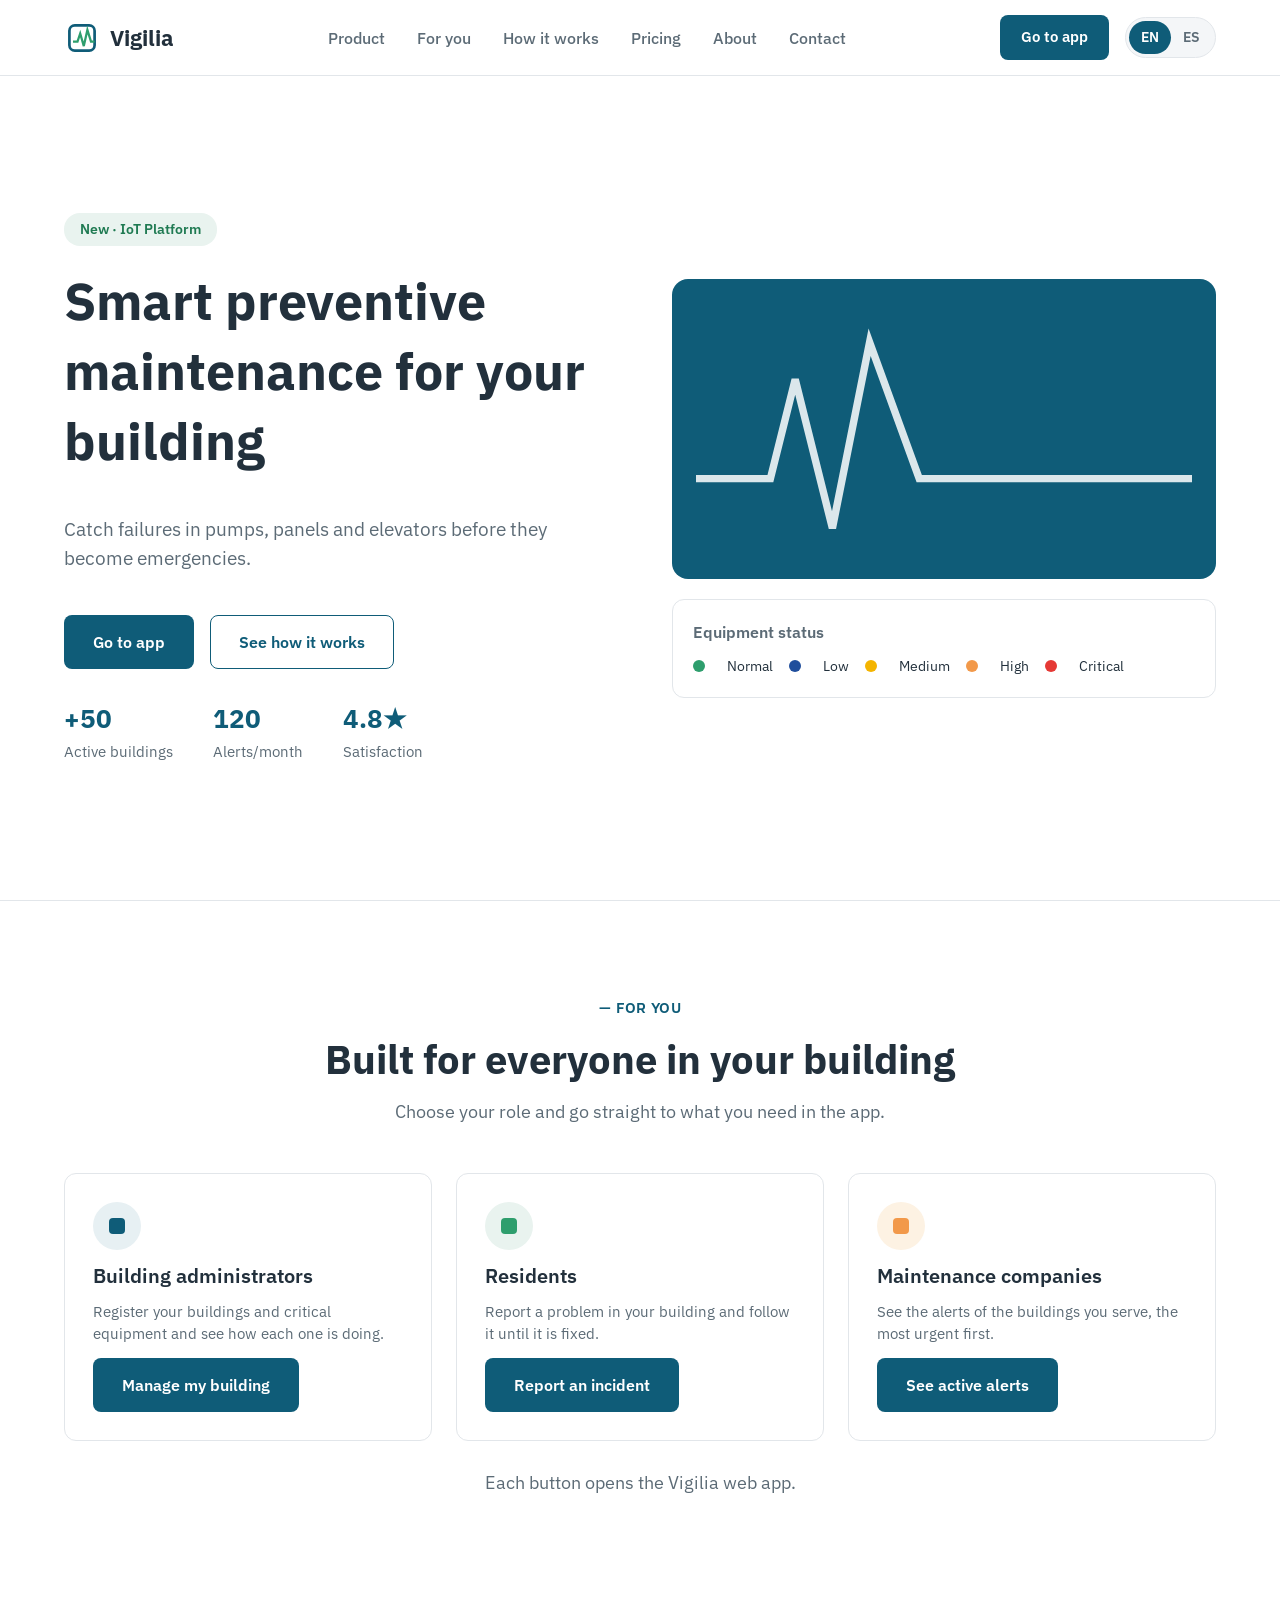
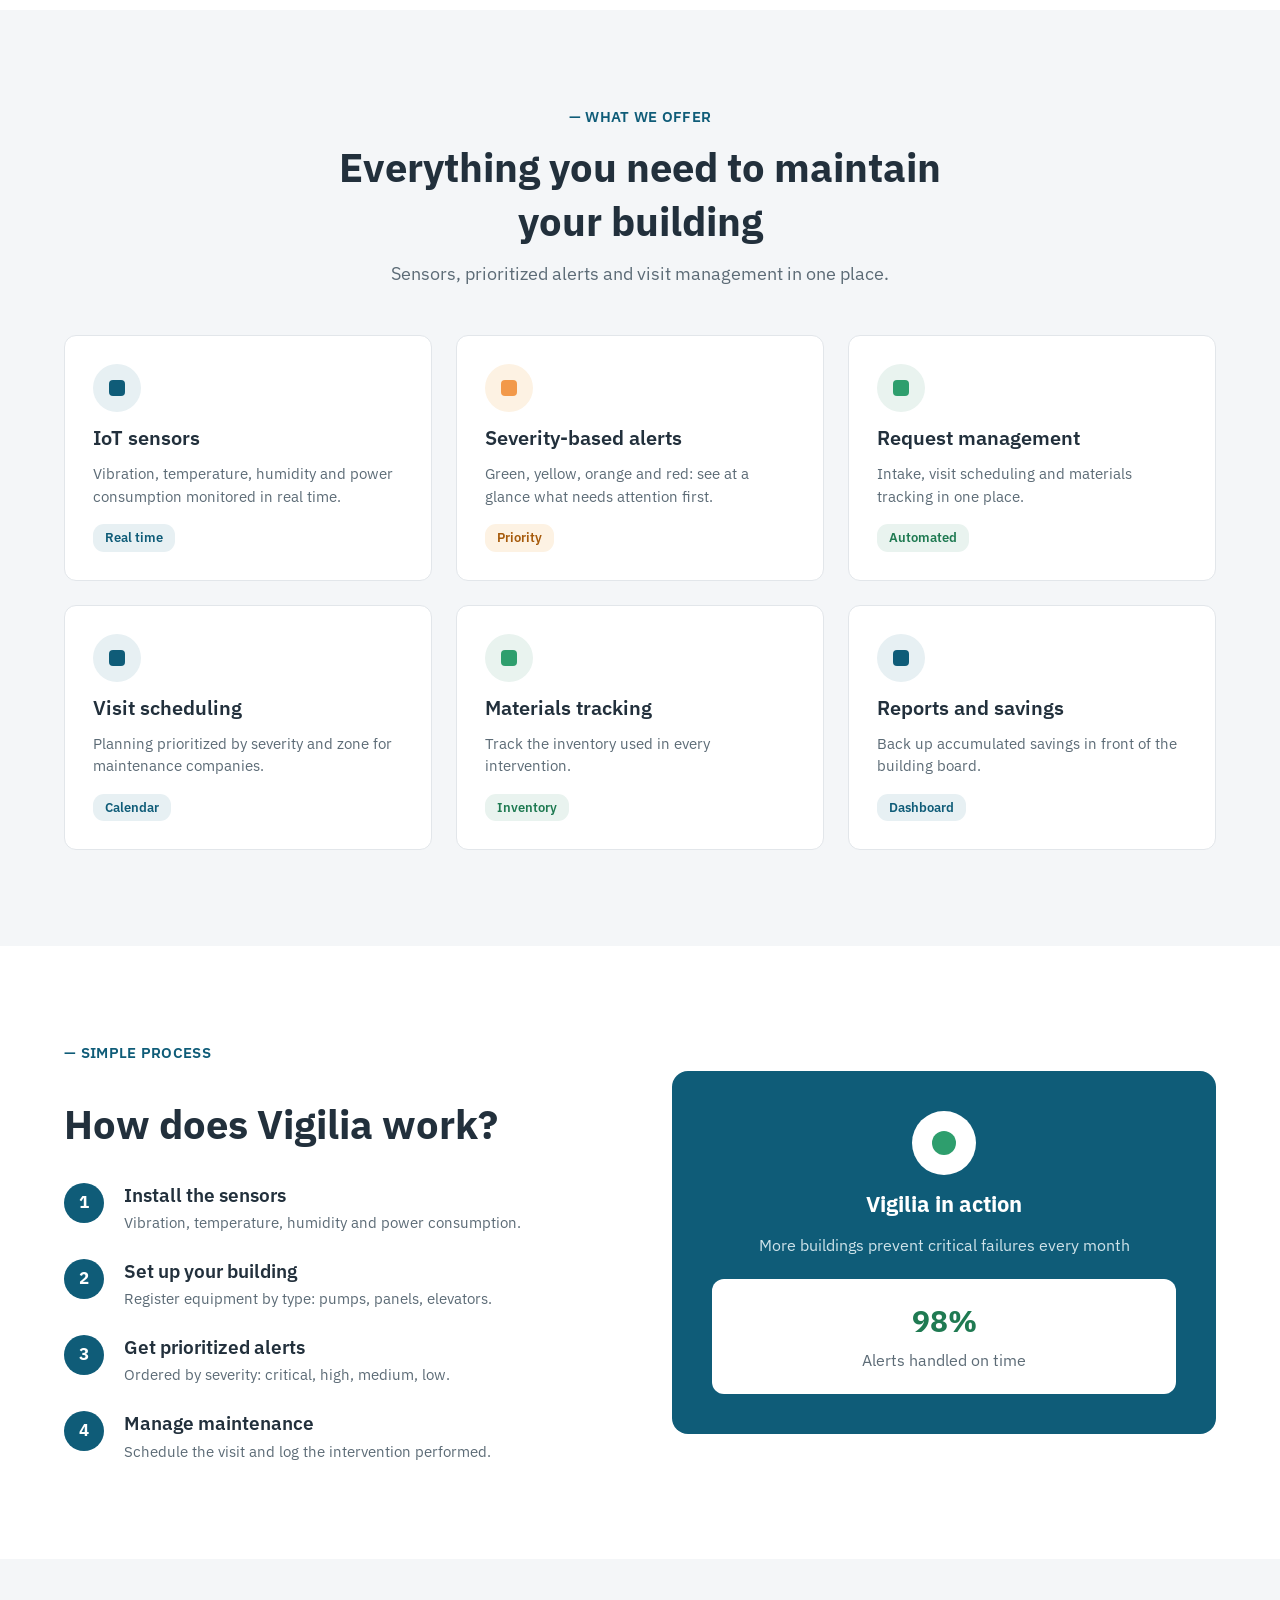
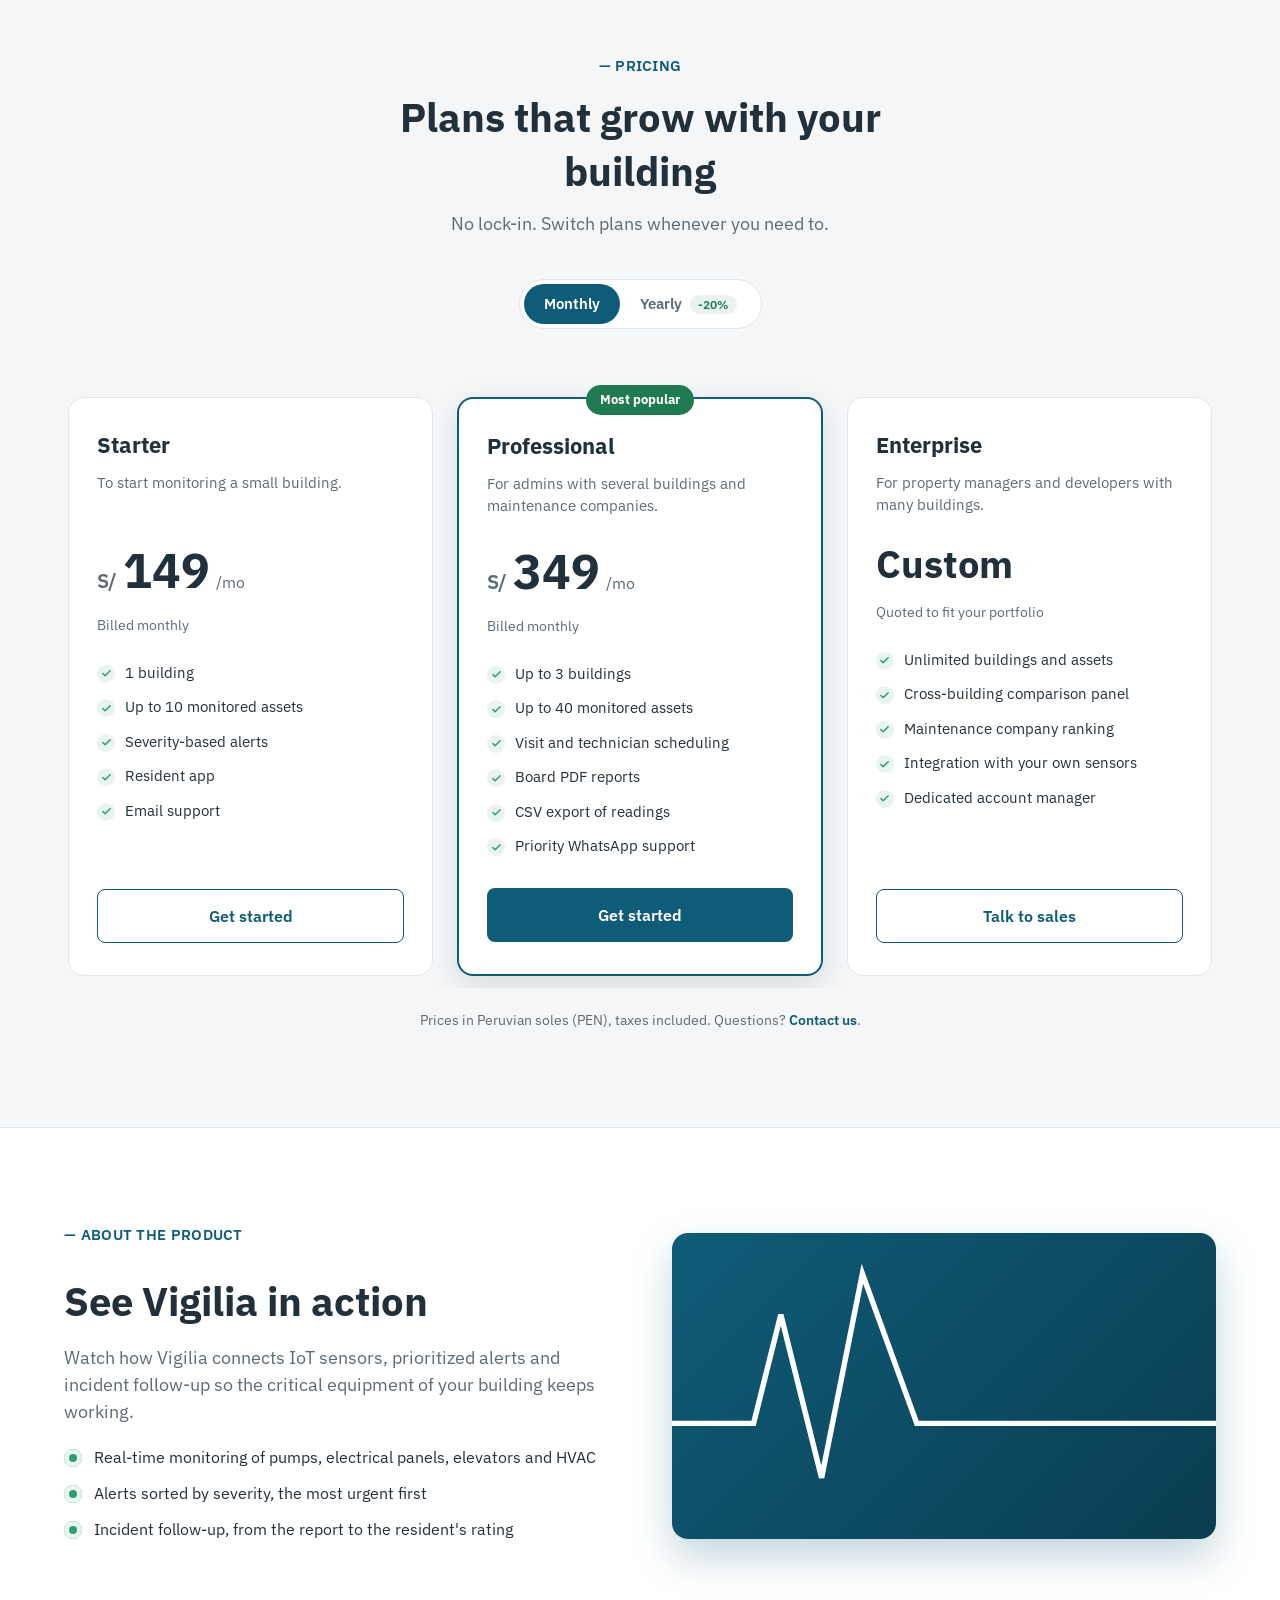
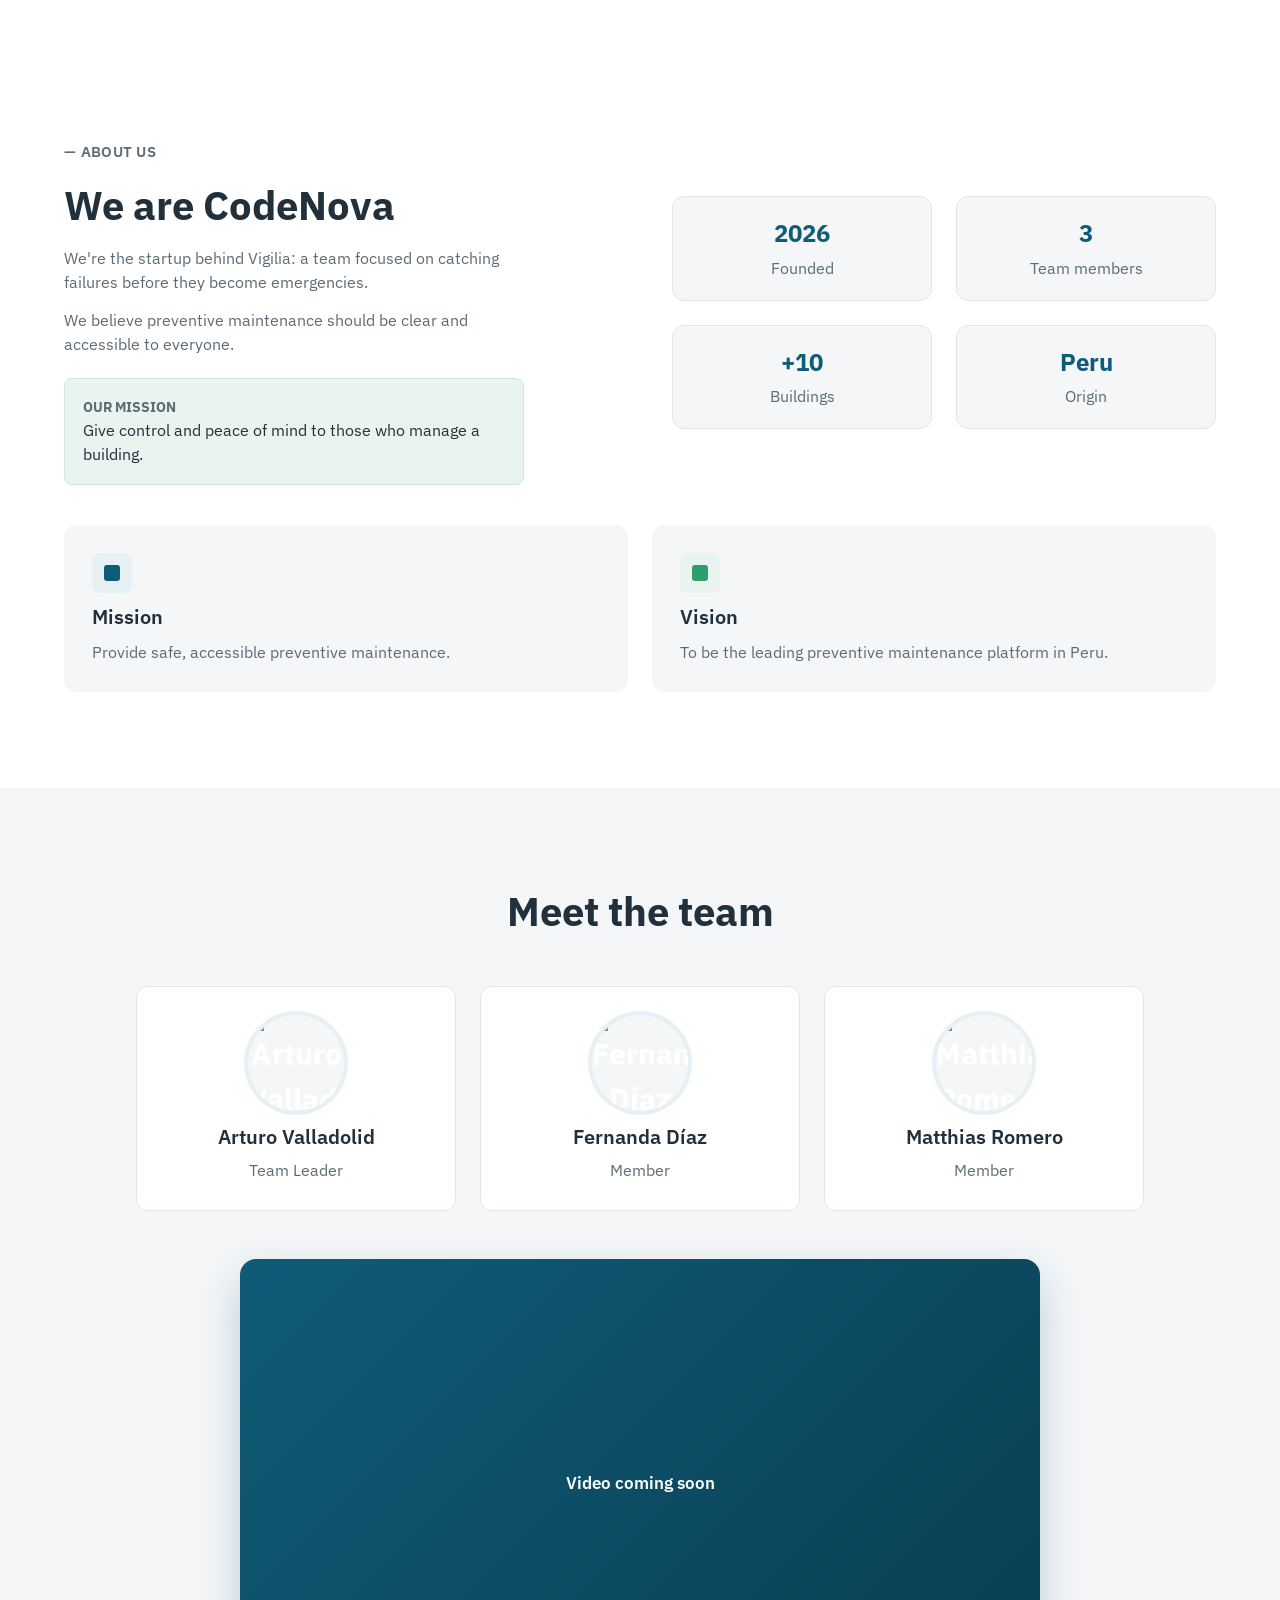
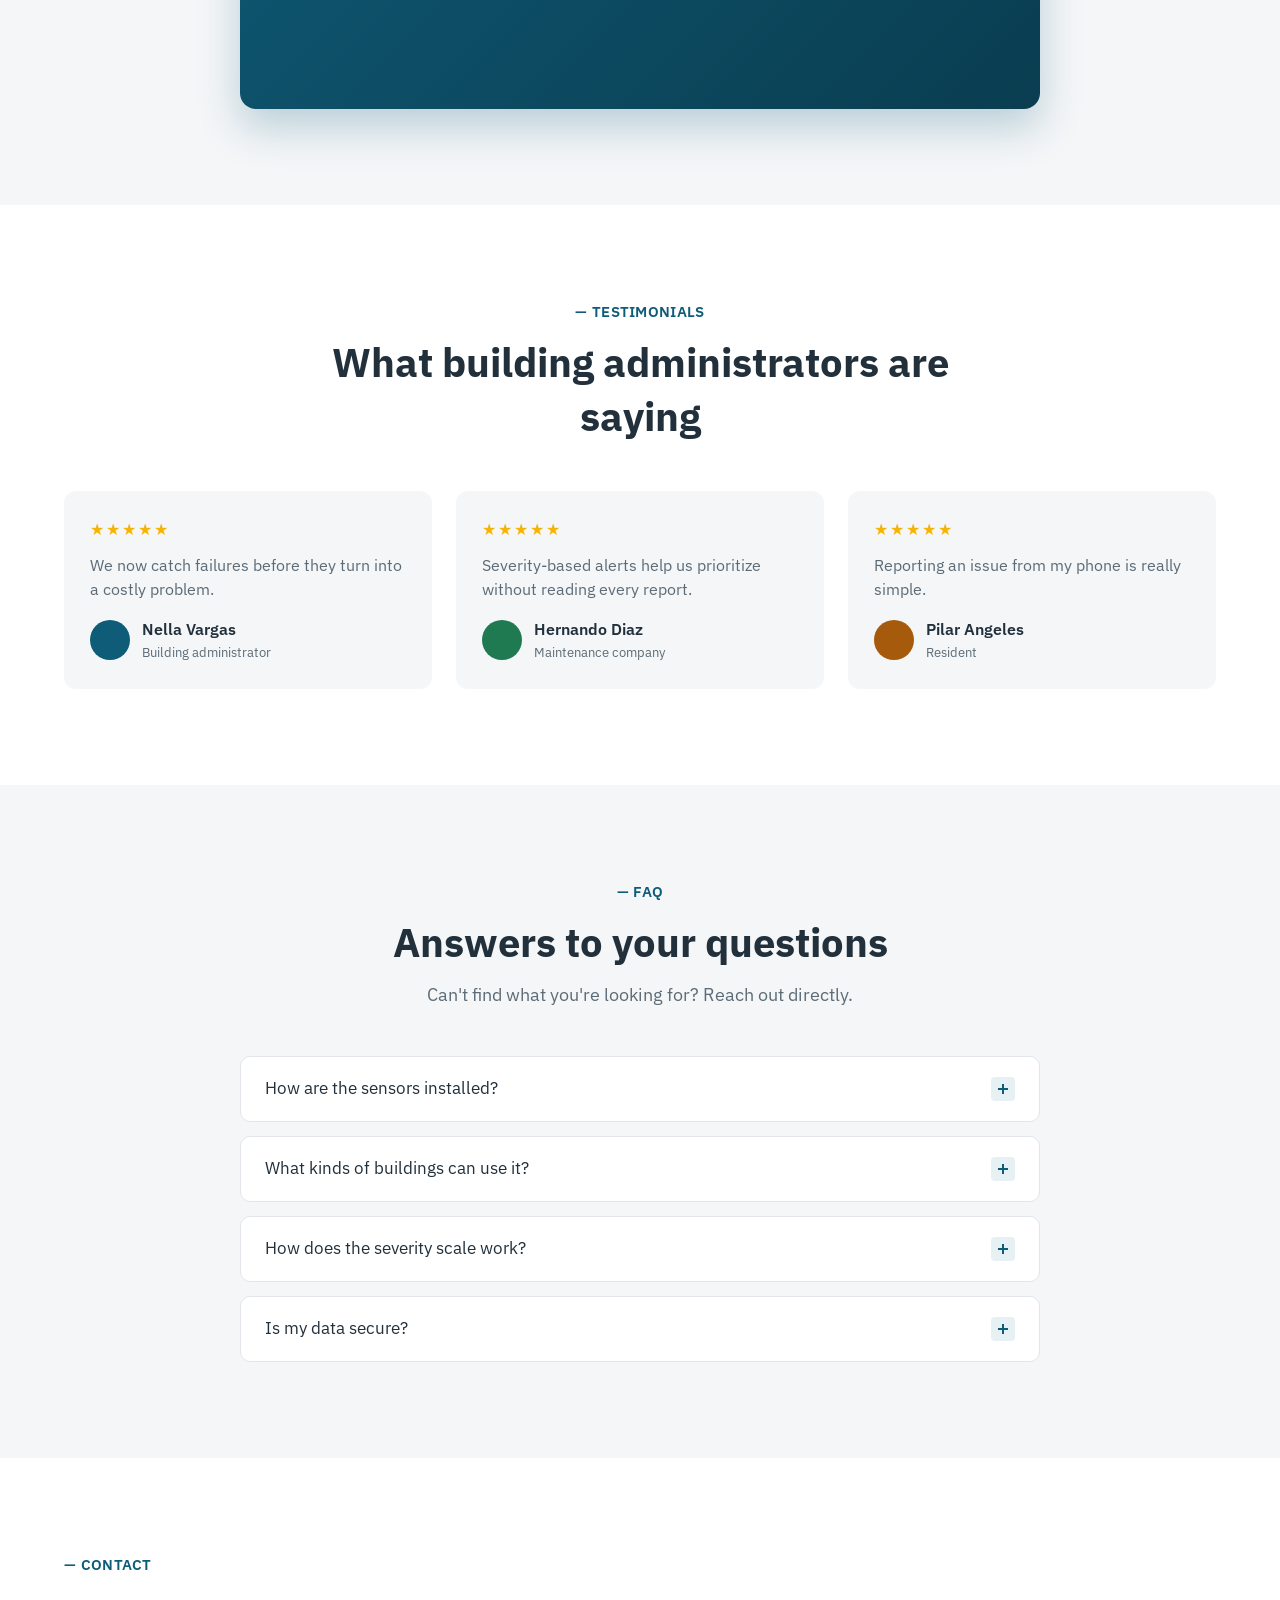
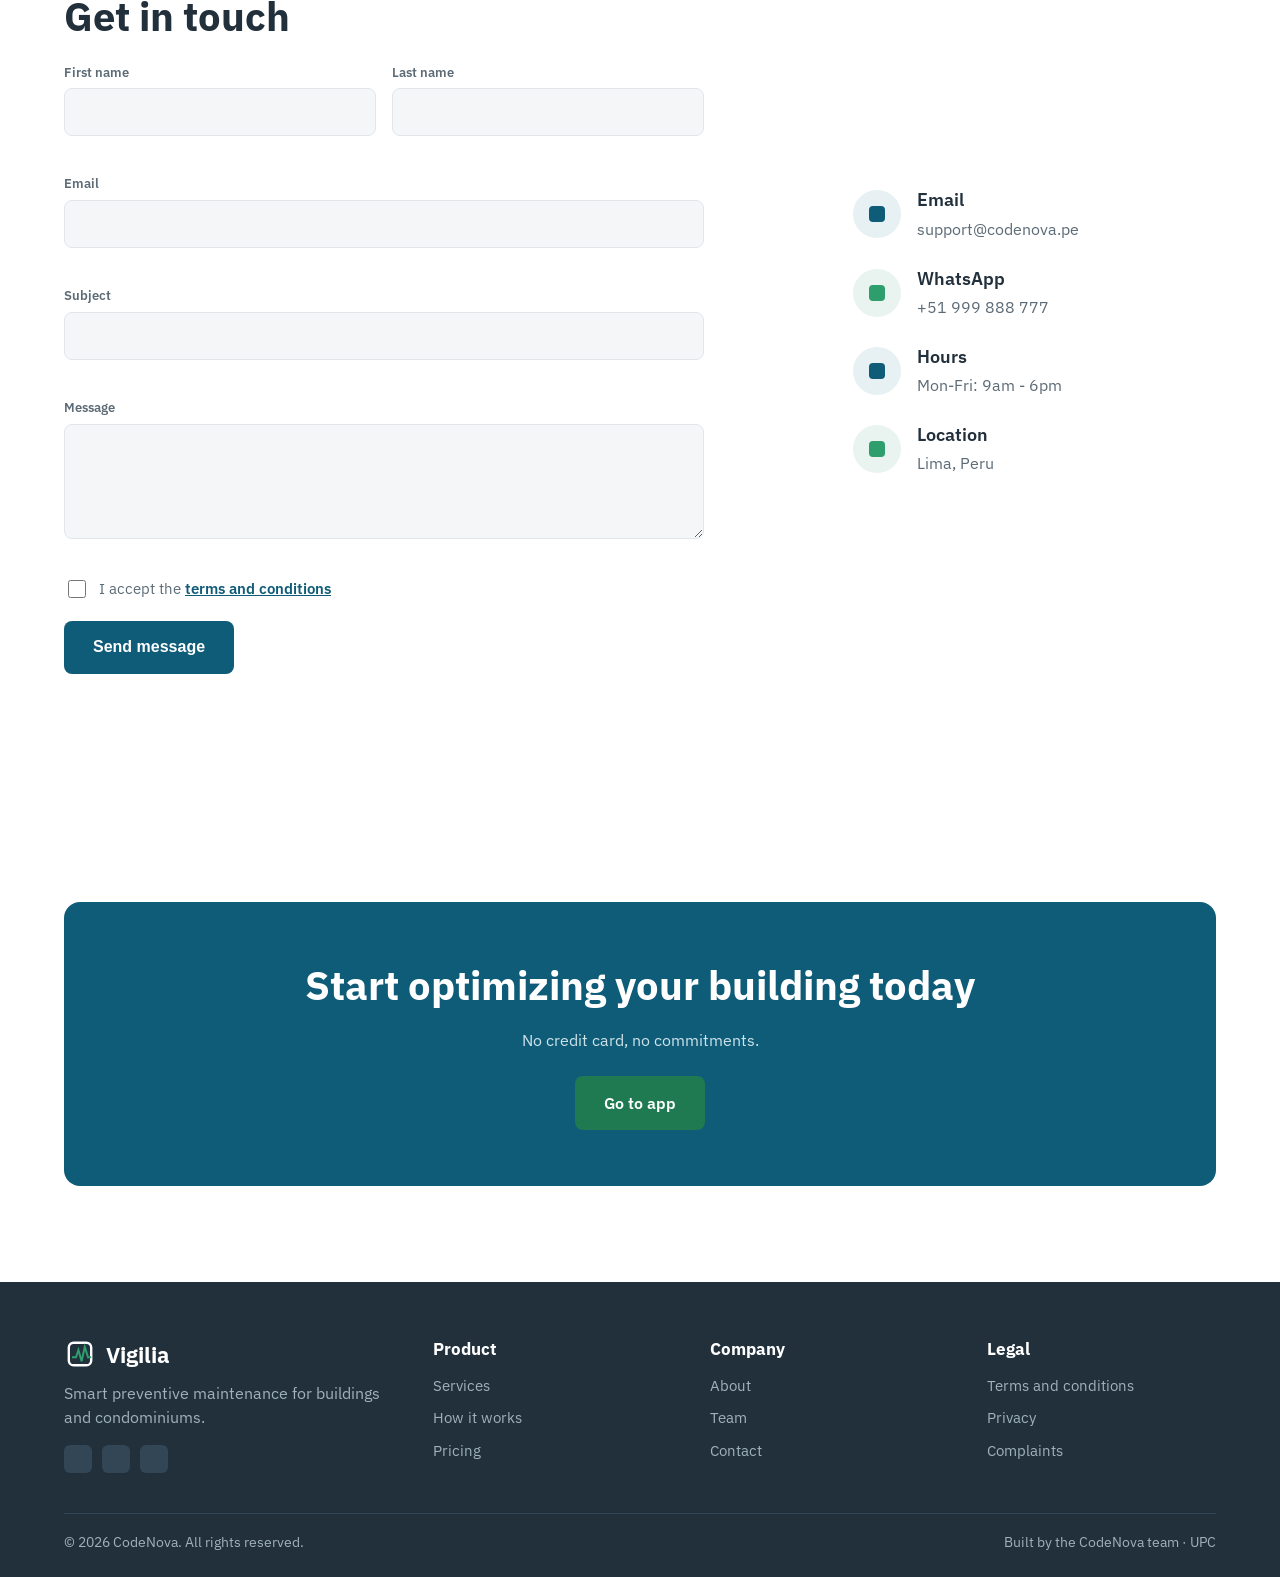
==== index.html @ 552928ab "Merge pull request #15 from code-nova-1asi0729/feature/landing-segments-first Feature/landing segmen" ====
<!DOCTYPE html>
<html lang="en">
<head>
<meta charset="UTF-8">
<meta name="viewport" content="width=device-width, initial-scale=1.0">
<title data-i18n="meta.title">Vigilia — Smart Preventive Maintenance</title>
<meta name="description" data-i18n-attr="content:meta.description" content="Vigilia: an IoT preventive maintenance platform for buildings and condominiums. Catch failures in pumps, panels and elevators before they become emergencies.">
<meta name="keywords" content="preventive maintenance, building maintenance, condominium, IoT sensors, water pump, elevator, electrical panel, Lima, Vigilia">
<meta name="author" content="CodeNova">
<meta property="og:title" content="Vigilia — Smart Preventive Maintenance">
<meta property="og:description" content="An IoT preventive maintenance platform for buildings and condominiums. Catch failures in pumps, panels and elevators before they become emergencies.">
<meta property="og:type" content="website">
<meta property="og:url" content="https://code-nova-1asi0729.github.io/landing-page/">
<link rel="icon" href="data:image/svg+xml,%3Csvg xmlns='http://www.w3.org/2000/svg' viewBox='0 0 40 40'%3E%3Crect x='6' y='6' width='28' height='28' rx='6' fill='none' stroke='%230F5C78' stroke-width='3'/%3E%3Cpolyline points='10,24 15,24 18,15 22,29 26,11 30,24 34,24' fill='none' stroke='%232E9E6D' stroke-width='2.5'/%3E%3C/svg%3E">
<link rel="preconnect" href="https://fonts.googleapis.com">
<link rel="preconnect" href="https://fonts.gstatic.com" crossorigin>
<link href="https://fonts.googleapis.com/css2?family=IBM+Plex+Sans:wght@400;500;600;700&display=swap" rel="stylesheet">
<link rel="stylesheet" href="css/style.css">
</head>
<body>

<header class="site-header" id="header">
  <div class="container header-inner">
    <a href="#top" class="logo" aria-label="Vigilia - home" data-i18n-attr="aria-label:a11y.home">
      <svg viewBox="0 0 40 40" width="36" height="36" aria-hidden="true">
        <rect x="6" y="6" width="28" height="28" rx="6" fill="none" stroke="#0F5C78" stroke-width="3"></rect>
        <polyline points="10,24 15,24 18,15 22,29 26,11 30,24 34,24" fill="none" stroke="#2E9E6D" stroke-width="2.5"></polyline>
      </svg>
      <span>Vigilia</span>
    </a>

    <nav class="main-nav" id="main-nav">
      <a href="#features" data-i18n="nav.product">Product</a>
      <a href="#segments" data-i18n="nav.for-you">For you</a>
      <a href="#how-it-works" data-i18n="nav.how-it-works">How it works</a>
      <a href="#pricing" data-i18n="nav.pricing">Pricing</a>
      <a href="#about" data-i18n="nav.about">About</a>
      <a href="#contact" data-i18n="nav.contact">Contact</a>
      <a href="https://vigilia-frontend.vercel.app" class="btn btn-primary nav-app-link" data-i18n="nav.go-to-app">Go to app</a>
    </nav>

    <div class="header-right">
      <div class="header-actions">
        <a href="https://vigilia-frontend.vercel.app" class="btn btn-primary btn-sm" data-i18n="nav.go-to-app">Go to app</a>
      </div>
      <div class="lang-switch" role="group" aria-label="Language" data-i18n-attr="aria-label:a11y.language">
        <button type="button" class="on" data-lang="en" aria-pressed="true">EN</button>
        <button type="button" data-lang="es" aria-pressed="false">ES</button>
      </div>
    </div>

    <button class="menu-toggle" id="menu-toggle" aria-label="Open menu" data-i18n-attr="aria-label:a11y.open-menu" aria-expanded="false" aria-controls="main-nav">
      <span></span><span></span><span></span>
    </button>
  </div>
</header>

<main id="top">

  <!-- HERO -->
  <section class="hero">
    <div class="container hero-inner">
      <div class="hero-copy">
        <span class="badge badge-green" data-i18n="hero.badge">New · IoT Platform</span>
        <h1 data-i18n="hero.title">Smart preventive maintenance for your building</h1>
        <p class="lead" data-i18n="hero.lead">Catch failures in pumps, panels and elevators before they become emergencies.</p>
        <div class="hero-cta">
          <a href="https://vigilia-frontend.vercel.app" class="btn btn-primary" data-i18n="nav.go-to-app">Go to app</a>
          <a href="#how-it-works" class="btn btn-outline" data-i18n="hero.see-how">See how it works</a>
        </div>
        <div class="hero-stats">
          <div class="stat">
            <p class="stat-value">+50</p>
            <p data-i18n="hero.active-buildings">Active buildings</p>
          </div>
          <div class="stat">
            <p class="stat-value">120</p>
            <p data-i18n="hero.alerts-month">Alerts/month</p>
          </div>
          <div class="stat">
            <p class="stat-value">4.8★</p>
            <p data-i18n="hero.satisfaction">Satisfaction</p>
          </div>
        </div>
      </div>

      <div class="hero-visual">
        <div class="chart-card">
          <svg viewBox="0 0 200 100" aria-label="Preview of the Vigilia dashboard" data-i18n-attr="aria-label:a11y.dashboard-preview">
            <polyline points="0,70 30,70 40,30 55,90 70,15 90,70 200,70" fill="none" stroke="#ffffff" stroke-width="3" opacity="0.85"></polyline>
          </svg>
        </div>
        <div class="status-card">
          <p class="status-title" data-i18n="hero.equipment-status">Equipment status</p>
          <div class="status-legend">
            <span class="dot" style="background:#2E9E6D"></span><span data-i18n="severity.normal">Normal</span>
            <span class="dot" style="background:#1F4E9C"></span><span data-i18n="severity.low">Low</span>
            <span class="dot" style="background:#F4B400"></span><span data-i18n="severity.medium">Medium</span>
            <span class="dot" style="background:#F2994A"></span><span data-i18n="severity.high">High</span>
            <span class="dot" style="background:#E53935"></span><span data-i18n="severity.critical">Critical</span>
          </div>
        </div>
      </div>
    </div>
  </section>

  <!-- SEGMENTS -->
  <section class="section section-segments" id="segments">
    <div class="container">
      <div class="section-heading">
        <p class="eyebrow" data-i18n="segments.eyebrow">— FOR YOU</p>
        <h2 data-i18n="segments.title">Built for everyone in your building</h2>
        <p class="section-sub" data-i18n="segments.sub">Choose your role and go straight to what you need in the app.</p>
      </div>

      <div class="grid grid-3">
        <div class="card segment-card">
          <div class="icon-badge icon-blue"></div>
          <h3 data-i18n="segments.admin">Building administrators</h3>
          <p data-i18n="segments.admin-text">Register your buildings and critical equipment and see how each one is doing.</p>
          <a href="https://vigilia-frontend.vercel.app/asset-monitoring/buildings" class="btn btn-primary" aria-label="Manage my building in the Vigilia app" data-i18n="segments.admin-cta" data-i18n-attr="aria-label:segments.admin-label">Manage my building</a>
        </div>
        <div class="card segment-card">
          <div class="icon-badge icon-green"></div>
          <h3 data-i18n="segments.resident">Residents</h3>
          <p data-i18n="segments.resident-text">Report a problem in your building and follow it until it is fixed.</p>
          <a href="https://vigilia-frontend.vercel.app/incidents/new" class="btn btn-primary" aria-label="Report an incident in the Vigilia app" data-i18n="segments.resident-cta" data-i18n-attr="aria-label:segments.resident-label">Report an incident</a>
        </div>
        <div class="card segment-card">
          <div class="icon-badge icon-orange"></div>
          <h3 data-i18n="segments.maintenance">Maintenance companies</h3>
          <p data-i18n="segments.maintenance-text">See the alerts of the buildings you serve, the most urgent first.</p>
          <a href="https://vigilia-frontend.vercel.app/asset-monitoring/alerts" class="btn btn-primary" aria-label="See active alerts in the Vigilia app" data-i18n="segments.maintenance-cta" data-i18n-attr="aria-label:segments.maintenance-label">See active alerts</a>
        </div>
      </div>

      <p class="section-sub segments-note" data-i18n="segments.opens-app">Each button opens the Vigilia web app.</p>
    </div>
  </section>

  <!-- FEATURES -->
  <section class="section section-alt" id="features">
    <div class="container">
      <div class="section-heading">
        <p class="eyebrow" data-i18n="features.eyebrow">— WHAT WE OFFER</p>
        <h2 data-i18n="features.title">Everything you need to maintain your building</h2>
        <p class="section-sub" data-i18n="features.sub">Sensors, prioritized alerts and visit management in one place.</p>
      </div>

      <div class="grid grid-3">
        <div class="card">
          <div class="icon-badge icon-blue"></div>
          <h3 data-i18n="features.sensors">IoT sensors</h3>
          <p data-i18n="features.sensors-text">Vibration, temperature, humidity and power consumption monitored in real time.</p>
          <span class="tag tag-blue" data-i18n="features.real-time">Real time</span>
        </div>
        <div class="card">
          <div class="icon-badge icon-orange"></div>
          <h3 data-i18n="features.alerts">Severity-based alerts</h3>
          <p data-i18n="features.alerts-text">Green, yellow, orange and red: see at a glance what needs attention first.</p>
          <span class="tag tag-orange" data-i18n="features.priority">Priority</span>
        </div>
        <div class="card">
          <div class="icon-badge icon-green"></div>
          <h3 data-i18n="features.requests">Request management</h3>
          <p data-i18n="features.requests-text">Intake, visit scheduling and materials tracking in one place.</p>
          <span class="tag tag-green" data-i18n="features.automated">Automated</span>
        </div>
        <div class="card">
          <div class="icon-badge icon-blue"></div>
          <h3 data-i18n="features.visits">Visit scheduling</h3>
          <p data-i18n="features.visits-text">Planning prioritized by severity and zone for maintenance companies.</p>
          <span class="tag tag-blue" data-i18n="features.calendar">Calendar</span>
        </div>
        <div class="card">
          <div class="icon-badge icon-green"></div>
          <h3 data-i18n="features.materials">Materials tracking</h3>
          <p data-i18n="features.materials-text">Track the inventory used in every intervention.</p>
          <span class="tag tag-green" data-i18n="features.inventory">Inventory</span>
        </div>
        <div class="card">
          <div class="icon-badge icon-blue"></div>
          <h3 data-i18n="features.reports">Reports and savings</h3>
          <p data-i18n="features.reports-text">Back up accumulated savings in front of the building board.</p>
          <span class="tag tag-blue" data-i18n="features.dashboard">Dashboard</span>
        </div>
      </div>
    </div>
  </section>

  <!-- HOW IT WORKS -->
  <section class="section" id="how-it-works">
    <div class="container how-inner">
      <div class="how-copy">
        <p class="eyebrow" data-i18n="how.eyebrow">— SIMPLE PROCESS</p>
        <h2 data-i18n="how.title">How does Vigilia work?</h2>

        <ol class="steps">
          <li>
            <span class="step-number">1</span>
            <div>
              <h3 data-i18n="how.step1">Install the sensors</h3>
              <p data-i18n="how.step1-text">Vibration, temperature, humidity and power consumption.</p>
            </div>
          </li>
          <li>
            <span class="step-number">2</span>
            <div>
              <h3 data-i18n="how.step2">Set up your building</h3>
              <p data-i18n="how.step2-text">Register equipment by type: pumps, panels, elevators.</p>
            </div>
          </li>
          <li>
            <span class="step-number">3</span>
            <div>
              <h3 data-i18n="how.step3">Get prioritized alerts</h3>
              <p data-i18n="how.step3-text">Ordered by severity: critical, high, medium, low.</p>
            </div>
          </li>
          <li>
            <span class="step-number">4</span>
            <div>
              <h3 data-i18n="how.step4">Manage maintenance</h3>
              <p data-i18n="how.step4-text">Schedule the visit and log the intervention performed.</p>
            </div>
          </li>
        </ol>
      </div>

      <div class="how-visual">
        <div class="action-card">
          <div class="action-icon"></div>
          <h3 data-i18n="how.in-action">Vigilia in action</h3>
          <p data-i18n="how.in-action-text">More buildings prevent critical failures every month</p>
          <div class="action-metric">
            <h3>98%</h3>
            <p data-i18n="how.on-time">Alerts handled on time</p>
          </div>
        </div>
      </div>
    </div>
  </section>

  <!-- PRICING -->
  <section class="section section-alt" id="pricing">
    <div class="container">
      <div class="section-heading">
        <p class="eyebrow" data-i18n="pricing.eyebrow">— PRICING</p>
        <h2 data-i18n="pricing.title">Plans that grow with your building</h2>
        <p class="section-sub" data-i18n="pricing.sub">No lock-in. Switch plans whenever you need to.</p>
        <div class="billing-toggle" role="group" aria-label="Billing" data-i18n-attr="aria-label:a11y.billing">
          <button type="button" class="on" data-billing="monthly" data-i18n="pricing.monthly">Monthly</button>
          <button type="button" data-billing="yearly" data-i18n-html="pricing.yearly">Yearly <span>-20%</span></button>
        </div>
      </div>

      <div class="pricing-carousel">
        <button type="button" class="carousel-btn prev" id="price-prev" aria-label="Previous plan" data-i18n-attr="aria-label:a11y.previous-plan">
          <svg viewBox="0 0 24 24" width="22" height="22" fill="none" stroke="currentColor" stroke-width="2" stroke-linecap="round" stroke-linejoin="round" aria-hidden="true"><path d="m15 18-6-6 6-6"/></svg>
        </button>

        <div class="pricing-track" id="price-track" tabindex="0" aria-label="Pricing plans" data-i18n-attr="aria-label:a11y.pricing-plans">
          <article class="plan">
            <h3 data-i18n="pricing.starter">Starter</h3>
            <p class="plan-desc" data-i18n="pricing.starter-text">To start monitoring a small building.</p>
            <p class="plan-price"><span class="cur">S/</span><span class="amount" data-monthly="149" data-yearly="119">149</span><span class="per" data-i18n="pricing.per-month">/mo</span></p>
            <p class="plan-billed" data-billed-monthly="pricing.billed-monthly" data-billed-yearly="pricing.billed-yearly-starter">Billed monthly</p>
            <ul class="plan-list">
              <li data-i18n="pricing.one-building">1 building</li>
              <li data-i18n="pricing.ten-assets">Up to 10 monitored assets</li>
              <li data-i18n="features.alerts">Severity-based alerts</li>
              <li data-i18n="pricing.resident-app">Resident app</li>
              <li data-i18n="pricing.email-support">Email support</li>
            </ul>
            <a href="https://vigilia-frontend.vercel.app" class="btn btn-outline" data-i18n="pricing.get-started">Get started</a>
          </article>

          <article class="plan plan-featured">
            <span class="plan-flag" data-i18n="pricing.popular">Most popular</span>
            <h3 data-i18n="pricing.professional">Professional</h3>
            <p class="plan-desc" data-i18n="pricing.professional-text">For admins with several buildings and maintenance companies.</p>
            <p class="plan-price"><span class="cur">S/</span><span class="amount" data-monthly="349" data-yearly="279">349</span><span class="per" data-i18n="pricing.per-month">/mo</span></p>
            <p class="plan-billed" data-billed-monthly="pricing.billed-monthly" data-billed-yearly="pricing.billed-yearly-professional">Billed monthly</p>
            <ul class="plan-list">
              <li data-i18n="pricing.three-buildings">Up to 3 buildings</li>
              <li data-i18n="pricing.forty-assets">Up to 40 monitored assets</li>
              <li data-i18n="pricing.technicians">Visit and technician scheduling</li>
              <li data-i18n="pricing.pdf-reports">Board PDF reports</li>
              <li data-i18n="pricing.csv-export">CSV export of readings</li>
              <li data-i18n="pricing.whatsapp-support">Priority WhatsApp support</li>
            </ul>
            <a href="https://vigilia-frontend.vercel.app" class="btn btn-primary" data-i18n="pricing.get-started">Get started</a>
          </article>

          <article class="plan">
            <h3 data-i18n="pricing.enterprise">Enterprise</h3>
            <p class="plan-desc" data-i18n="pricing.enterprise-text">For property managers and developers with many buildings.</p>
            <p class="plan-price plan-custom"><span class="amount" data-i18n="pricing.custom">Custom</span></p>
            <p class="plan-billed" data-i18n="pricing.quoted">Quoted to fit your portfolio</p>
            <ul class="plan-list">
              <li data-i18n="pricing.unlimited">Unlimited buildings and assets</li>
              <li data-i18n="pricing.comparison">Cross-building comparison panel</li>
              <li data-i18n="pricing.ranking">Maintenance company ranking</li>
              <li data-i18n="pricing.own-sensors">Integration with your own sensors</li>
              <li data-i18n="pricing.account-manager">Dedicated account manager</li>
            </ul>
            <a href="#contact" class="btn btn-outline" data-i18n="pricing.talk-to-sales">Talk to sales</a>
          </article>
        </div>

        <button type="button" class="carousel-btn next" id="price-next" aria-label="Next plan" data-i18n-attr="aria-label:a11y.next-plan">
          <svg viewBox="0 0 24 24" width="22" height="22" fill="none" stroke="currentColor" stroke-width="2" stroke-linecap="round" stroke-linejoin="round" aria-hidden="true"><path d="m9 18 6-6-6-6"/></svg>
        </button>
      </div>
      <div class="carousel-dots" id="price-dots" aria-hidden="true"></div>
      <p class="pricing-note" data-i18n-html="pricing.note">Prices in Peruvian soles (PEN), taxes included. Questions? <a href="#contact">Contact us</a>.</p>
    </div>
  </section>

  <!-- ABOUT THE PRODUCT -->
  <section class="section section-product" id="about-product">
    <div class="container product-inner">
      <div class="product-copy">
        <p class="eyebrow" data-i18n="product.eyebrow">— ABOUT THE PRODUCT</p>
        <h2 data-i18n="product.title">See Vigilia in action</h2>
        <p data-i18n="product.text">Watch how Vigilia connects IoT sensors, prioritized alerts and incident follow-up so the critical equipment of your building keeps working.</p>
        <ul class="product-points">
          <li data-i18n="product.point-monitoring">Real-time monitoring of pumps, electrical panels, elevators and HVAC</li>
          <li data-i18n="product.point-alerts">Alerts sorted by severity, the most urgent first</li>
          <li data-i18n="product.point-incidents">Incident follow-up, from the report to the resident's rating</li>
        </ul>
        <a href="#" class="btn btn-primary" data-youtube-link="product-video" target="_blank" rel="noopener" data-i18n="product.watch" hidden>Watch the video</a>
      </div>

      <div class="product-video">
        <div class="video-embed" id="product-video" data-youtube-id="" data-video-title="Vigilia · About the Product">
          <svg class="video-wave" viewBox="0 0 200 100" preserveAspectRatio="none" aria-hidden="true">
            <polyline points="0,70 30,70 40,30 55,90 70,15 90,70 200,70" fill="none" stroke="#ffffff" stroke-width="2"></polyline>
          </svg>
          <p class="video-placeholder" data-i18n="video.coming-soon">Video coming soon</p>
        </div>
      </div>
    </div>
  </section>

  <!-- ABOUT -->
  <section class="section" id="about">
    <div class="container">
      <div class="about-top">
        <div class="about-copy">
          <p class="eyebrow" data-i18n="about.eyebrow">— ABOUT US</p>
          <h2 data-i18n="about.title">We are CodeNova</h2>
          <p data-i18n="about.text1">We're the startup behind Vigilia: a team focused on catching failures before they become emergencies.</p>
          <p data-i18n="about.text2">We believe preventive maintenance should be clear and accessible to everyone.</p>
          <div class="mission-callout">
            <p class="mission-label" data-i18n="about.mission-label">OUR MISSION</p>
            <p data-i18n="about.mission-callout">Give control and peace of mind to those who manage a building.</p>
          </div>
        </div>

        <div class="about-stats">
          <div class="grid grid-2">
            <div class="stat-card">
              <h3>2026</h3>
              <p data-i18n="about.founded">Founded</p>
            </div>
            <div class="stat-card">
              <h3>3</h3>
              <p data-i18n="about.members">Team members</p>
            </div>
            <div class="stat-card">
              <h3>+10</h3>
              <p data-i18n="about.buildings">Buildings</p>
            </div>
            <div class="stat-card">
              <h3 data-i18n="about.peru">Peru</h3>
              <p data-i18n="about.origin">Origin</p>
            </div>
          </div>
        </div>
      </div>

      <div class="grid grid-2 about-values">
        <div class="value-card">
          <div class="icon-badge icon-blue small"></div>
          <h3 data-i18n="about.mission">Mission</h3>
          <p data-i18n="about.mission-text">Provide safe, accessible preventive maintenance.</p>
        </div>
        <div class="value-card">
          <div class="icon-badge icon-green small"></div>
          <h3 data-i18n="about.vision">Vision</h3>
          <p data-i18n="about.vision-text">To be the leading preventive maintenance platform in Peru.</p>
        </div>
      </div>
    </div>
  </section>

  <!-- TEAM -->
  <section class="section section-alt" id="team">
    <div class="container">
      <h2 class="text-center" data-i18n="team.title">Meet the team</h2>
      <div class="grid grid-3 team-grid">
        <div class="team-card">
          <img class="avatar avatar-photo" src="img/team/arturo-valladolid.jpg" alt="Arturo Valladolid" width="96" height="96" loading="lazy">
          <h3>Arturo Valladolid</h3>
          <p data-i18n="team.leader">Team Leader</p>
        </div>
        <div class="team-card">
          <img class="avatar avatar-photo" src="img/team/fernanda-diaz.jpg" alt="Fernanda Díaz" width="96" height="96" loading="lazy">
          <h3>Fernanda Díaz</h3>
          <p data-i18n="team.member">Member</p>
        </div>
        <div class="team-card">
          <img class="avatar avatar-photo" src="img/team/matthias-romero.jpg" alt="Matthias Romero" width="96" height="96" loading="lazy">
          <h3>Matthias Romero</h3>
          <p data-i18n="team.member">Member</p>
        </div>
      </div>

      <div class="video-embed team-video" id="team-video" data-youtube-id="" data-video-title="Vigilia · About the Team">
        <p class="video-placeholder" data-i18n="video.coming-soon">Video coming soon</p>
      </div>
    </div>
  </section>

  <!-- TESTIMONIALS -->
  <section class="section" id="testimonials">
    <div class="container">
      <div class="section-heading">
        <p class="eyebrow" data-i18n="testimonials.eyebrow">— TESTIMONIALS</p>
        <h2 data-i18n="testimonials.title">What building administrators are saying</h2>
      </div>

      <div class="grid grid-3">
        <div class="testimonial-card">
          <div class="stars">★★★★★</div>
          <p data-i18n="testimonials.quote1">We now catch failures before they turn into a costly problem.</p>
          <div class="testimonial-author">
            <div class="avatar avatar-blue small"></div>
            <div>
              <p class="author-name">Nella Vargas</p>
              <p class="author-role" data-i18n="testimonials.administrator">Building administrator</p>
            </div>
          </div>
        </div>
        <div class="testimonial-card">
          <div class="stars">★★★★★</div>
          <p data-i18n="testimonials.quote2">Severity-based alerts help us prioritize without reading every report.</p>
          <div class="testimonial-author">
            <div class="avatar avatar-green small"></div>
            <div>
              <p class="author-name">Hernando Diaz</p>
              <p class="author-role" data-i18n="testimonials.maintenance">Maintenance company</p>
            </div>
          </div>
        </div>
        <div class="testimonial-card">
          <div class="stars">★★★★★</div>
          <p data-i18n="testimonials.quote3">Reporting an issue from my phone is really simple.</p>
          <div class="testimonial-author">
            <div class="avatar avatar-orange small"></div>
            <div>
              <p class="author-name">Pilar Angeles</p>
              <p class="author-role" data-i18n="testimonials.resident">Resident</p>
            </div>
          </div>
        </div>
      </div>
    </div>
  </section>

  <!-- FAQ -->
  <section class="section section-alt" id="faq">
    <div class="container">
      <div class="section-heading">
        <p class="eyebrow" data-i18n="faq.eyebrow">— FAQ</p>
        <h2 data-i18n="faq.title">Answers to your questions</h2>
        <p class="section-sub" data-i18n="faq.sub">Can't find what you're looking for? Reach out directly.</p>
      </div>

      <div class="faq-list">

        <div class="faq-item">
          <button class="faq-question" aria-expanded="false">
            <span data-i18n="faq.q-install">How are the sensors installed?</span>
            <span class="faq-icon"></span>
          </button>
          <div class="faq-answer">
            <div class="faq-answer-inner">
              <p data-i18n="faq.a-install">Our technical team schedules a visit to install sensors on pumps, panels and elevators. The process doesn't interrupt the building's operation.</p>
            </div>
          </div>
        </div>

        <div class="faq-item">
          <button class="faq-question" aria-expanded="false">
            <span data-i18n="faq.q-buildings">What kinds of buildings can use it?</span>
            <span class="faq-icon"></span>
          </button>
          <div class="faq-answer">
            <div class="faq-answer-inner">
              <p data-i18n="faq.a-buildings">Vigilia works for residential buildings, condominiums and corporate buildings of any size.</p>
            </div>
          </div>
        </div>

        <div class="faq-item">
          <button class="faq-question" aria-expanded="false">
            <span data-i18n="faq.q-severity">How does the severity scale work?</span>
            <span class="faq-icon"></span>
          </button>
          <div class="faq-answer">
            <div class="faq-answer-inner">
              <p data-i18n="faq.a-severity">Alerts are classified into four severity levels: low, medium, high and critical, based on how far a reading is from the expected range.</p>
            </div>
          </div>
        </div>

        <div class="faq-item">
          <button class="faq-question" aria-expanded="false">
            <span data-i18n="faq.q-security">Is my data secure?</span>
            <span class="faq-icon"></span>
          </button>
          <div class="faq-answer">
            <div class="faq-answer-inner">
              <p data-i18n="faq.a-security">Yes, your equipment and building information is stored encrypted and is only accessible to authorized users on your account.</p>
            </div>
          </div>
        </div>
      </div>
    </div>
  </section>

  <!-- CONTACT -->
  <section class="section" id="contact">
    <div class="container contact-inner">
      <div class="contact-form-wrap">
        <p class="eyebrow" data-i18n="contact.eyebrow">— CONTACT</p>
        <h2 data-i18n="contact.title">Get in touch</h2>

        <form id="contact-form" novalidate>
          <div class="form-row">
            <div class="form-field">
              <label for="firstname" data-i18n="contact.first-name">First name</label>
              <input type="text" id="firstname" name="firstname" required>
              <span class="field-error"></span>
            </div>
            <div class="form-field">
              <label for="lastname" data-i18n="contact.last-name">Last name</label>
              <input type="text" id="lastname" name="lastname" required>
              <span class="field-error"></span>
            </div>
          </div>

          <div class="form-field">
            <label for="email" data-i18n="contact.email-label">Email</label>
            <input type="email" id="email" name="email" required>
            <span class="field-error"></span>
          </div>

          <div class="form-field">
            <label for="subject" data-i18n="contact.subject">Subject</label>
            <input type="text" id="subject" name="subject" required>
            <span class="field-error"></span>
          </div>

          <div class="form-field">
            <label for="message" data-i18n="contact.message">Message</label>
            <textarea id="message" name="message" rows="4" required></textarea>
            <span class="field-error"></span>
          </div>

          <label class="checkbox-field">
            <input type="checkbox" id="terms" name="terms" required>
            <span data-i18n-html="contact.terms">I accept the <a href="#terms" data-open-terms>terms and conditions</a></span>
          </label>

          <button type="submit" class="btn btn-primary" data-i18n="contact.send">Send message</button>

          <p class="form-feedback" id="form-feedback" role="status" aria-live="polite"></p>
        </form>
      </div>

      <div class="contact-info">
        <div class="info-item">
          <div class="icon-badge icon-blue"></div>
          <div>
            <h3 data-i18n="contact.email-title">Email</h3>
            <p>support@codenova.pe</p>
          </div>
        </div>
        <div class="info-item">
          <div class="icon-badge icon-green"></div>
          <div>
            <h3>WhatsApp</h3>
            <p>+51 999 888 777</p>
          </div>
        </div>
        <div class="info-item">
          <div class="icon-badge icon-blue"></div>
          <div>
            <h3 data-i18n="contact.hours">Hours</h3>
            <p data-i18n="contact.hours-value">Mon-Fri: 9am - 6pm</p>
          </div>
        </div>
        <div class="info-item">
          <div class="icon-badge icon-green"></div>
          <div>
            <h3 data-i18n="contact.location">Location</h3>
            <p data-i18n="contact.location-value">Lima, Peru</p>
          </div>
        </div>
      </div>
    </div>
  </section>

  <!-- CTA -->
  <section class="section">
    <div class="container">
      <div class="cta-box">
        <h2 data-i18n="cta.title">Start optimizing your building today</h2>
        <p data-i18n="cta.text">No credit card, no commitments.</p>
        <div class="cta-actions">
          <a href="https://vigilia-frontend.vercel.app" class="btn btn-accent" data-i18n="nav.go-to-app">Go to app</a>
        </div>
      </div>
    </div>
  </section>

</main>

<footer class="site-footer">
  <div class="container">
    <div class="footer-grid">
      <div class="footer-brand">
        <a href="#top" class="logo logo-light">
          <svg viewBox="0 0 40 40" width="32" height="32" aria-hidden="true">
            <rect x="6" y="6" width="28" height="28" rx="6" fill="none" stroke="#ffffff" stroke-width="3"></rect>
            <polyline points="10,24 15,24 18,15 22,29 26,11 30,24 34,24" fill="none" stroke="#2E9E6D" stroke-width="2.5"></polyline>
          </svg>
          <span>Vigilia</span>
        </a>
        <p data-i18n="footer.tagline">Smart preventive maintenance for buildings and condominiums.</p>
        <div class="social-links">
          <a href="#" aria-label="Facebook"></a>
          <a href="#" aria-label="Instagram"></a>
          <a href="#" aria-label="LinkedIn"></a>
        </div>
      </div>

      <div class="footer-col">
        <h3 data-i18n="nav.product">Product</h3>
        <a href="#features" data-i18n="footer.services">Services</a>
        <a href="#how-it-works" data-i18n="nav.how-it-works">How it works</a>
        <a href="#pricing" data-i18n="nav.pricing">Pricing</a>
      </div>

      <div class="footer-col">
        <h3 data-i18n="footer.company">Company</h3>
        <a href="#about" data-i18n="nav.about">About</a>
        <a href="#team" data-i18n="footer.team">Team</a>
        <a href="#contact" data-i18n="nav.contact">Contact</a>
      </div>

      <div class="footer-col">
        <h3 data-i18n="footer.legal">Legal</h3>
        <a href="#terms" data-open-terms data-i18n="footer.terms">Terms and conditions</a>
        <a href="#" data-i18n="footer.privacy">Privacy</a>
        <a href="#" data-i18n="footer.complaints">Complaints</a>
      </div>
    </div>

    <div class="footer-bottom">
      <p data-i18n="footer.rights">© 2026 CodeNova. All rights reserved.</p>
      <p data-i18n="footer.built-by">Built by the CodeNova team · UPC</p>
    </div>
  </div>
</footer>

<dialog class="terms-dialog" id="terms-dialog" aria-labelledby="terms-title">
  <div class="terms-header">
    <h2 id="terms-title" data-i18n="terms.title">Terms and conditions</h2>
    <button type="button" class="terms-close" data-close-terms aria-label="Close" data-i18n-attr="aria-label:terms.close">&times;</button>
  </div>
  <div class="terms-body" data-i18n-html="terms.body"><p class="terms-updated">Last updated: October 2026</p><h3>1. Acceptance</h3><p>By using the Vigilia website or web application you accept these terms. If you do not agree with them, please do not use the service.</p><h3>2. The service</h3><p>Vigilia is a preventive maintenance platform by CodeNova that monitors the critical equipment of buildings (water pumps, electrical panels, elevators and HVAC) through IoT sensors, prioritized alerts and incident management.</p><h3>3. Accounts and use</h3><p>Administrators are responsible for the accuracy of the building and equipment data they register and for the users they give access to. The service must not be used for unlawful purposes.</p><h3>4. Alerts and responsibility</h3><p>Alerts support decision-making but do not replace the inspections and maintenance required by law or by the equipment manufacturer. CodeNova is not liable for damage caused by equipment failures.</p><h3>5. Data and privacy</h3><p>Sensor readings and building information are used only to provide the service, are stored encrypted and are not sold to third parties. Personal data is handled in accordance with Peruvian Law No. 29733 on Personal Data Protection.</p><h3>6. Plans and payments</h3><p>Prices are in Peruvian soles (PEN) and include taxes. Plans can be changed or cancelled at any time; the change applies from the next billing period.</p><h3>7. Changes to these terms</h3><p>We may update these terms. Significant changes will be announced on this website.</p><h3>8. Contact</h3><p>For questions about these terms, write to support@codenova.pe.</p></div>
  <div class="terms-footer">
    <button type="button" class="btn btn-primary" data-close-terms data-i18n="terms.understood">Got it</button>
  </div>
</dialog>

<script src="js/i18n.js"></script>
<script src="js/script.js"></script>
<script src="js/landing-extras.js"></script>
<script src="js/videos.js"></script>
</body>
</html>
---- css/style.css ----
:root {
  --color-primary: #0F5C78;
  --color-primary-dark: #0c4a61;
  --color-green: #2E9E6D;
  --color-orange: #F2994A;
  --color-green-strong: #1F7A52;   /* AA text/bg: 5.3:1 on white, 4.7:1 on green tint */
  --color-orange-strong: #A65A0B;  /* AA text/bg: 5.1:1 on white, 4.6:1 on orange tint */
  --color-yellow: #F4B400;
  --color-red: #E53935;
  --color-dark: #22303C;
  --color-text: #22303C;
  --color-text-muted: #5c6b76;
  --color-border: #E2E6EA;
  --color-bg-alt: #F4F6F8;
  --color-blue-tint: #E7F0F3;
  --color-green-tint: #E9F3EF;
  --color-orange-tint: #FDF2E3;
  --font-main: 'IBM Plex Sans', Arial, sans-serif;
  --max-width: 1200px;
  --radius: 12px;
  --header-height: 76px;
}

* { box-sizing: border-box; }

html { scroll-behavior: smooth; }

body {
  margin: 0;
  font-family: var(--font-main);
  color: var(--color-text);
  background: #ffffff;
  line-height: 1.5;
}

img, svg { max-width: 100%; display: block; }

a { text-decoration: none; color: inherit; }

ul, ol { margin: 0; padding: 0; list-style: none; }

.container {
  max-width: var(--max-width);
  margin: 0 auto;
  padding: 0 24px;
}

h1, h2, h3 { margin: 0; line-height: 1.35; }
button, input, select, textarea { line-height: 1.4; }

h2 { font-size: clamp(28px, 4vw, 40px); font-weight: 700; }

.eyebrow {
  color: var(--color-primary);
  font-weight: 600;
  font-size: 15px;
  letter-spacing: 0.02em;
  margin: 0 0 12px 0;
}

.section-heading {
  text-align: center;
  max-width: 640px;
  margin: 0 auto 48px auto;
}

.section-sub { color: var(--color-text-muted); font-size: 18px; margin-top: 12px; }

.text-center { text-align: center; margin-bottom: 48px; }

/* Buttons */
.btn {
  display: inline-flex;
  align-items: center;
  justify-content: center;
  padding: 14px 28px;
  border-radius: 8px;
  font-weight: 600;
  font-size: 16px;
  border: 1px solid transparent;
  cursor: pointer;
  transition: background 0.15s ease, border-color 0.15s ease, color 0.15s ease, transform 0.1s ease;
  white-space: nowrap;
}
.btn:active { transform: scale(0.98); }

.btn-primary { background: var(--color-primary); color: #fff; }
.btn-primary:hover { background: var(--color-primary-dark); }

.btn-outline { background: transparent; border-color: var(--color-primary); color: var(--color-primary); }
.btn-outline:hover { background: var(--color-blue-tint); }

.btn-accent { background: var(--color-green-strong); color: #fff; }
.btn-accent:hover { filter: brightness(0.92); }

.btn-inverse { border-color: #fff; color: #fff; }
.btn-inverse:hover { background: rgba(255,255,255,0.12); }

.btn-sm { padding: 10px 20px; font-size: 15px; }

/* Header */
.site-header {
  position: sticky;
  top: 0;
  z-index: 100;
  background: rgba(255,255,255,0.92);
  backdrop-filter: blur(8px);
  border-bottom: 1px solid var(--color-border);
  height: var(--header-height);
  display: flex;
  align-items: center;
}

.header-inner {
  width: 100%;
  display: flex;
  align-items: center;
  justify-content: space-between;
  gap: 16px;
}

.logo {
  display: flex;
  align-items: center;
  gap: 10px;
  font-size: 22px;
  font-weight: 700;
  color: var(--color-dark);
  flex-shrink: 0;
}

.main-nav {
  display: flex;
  gap: 32px;
}

.main-nav a {
  color: var(--color-text-muted);
  font-weight: 500;
  font-size: 16px;
  transition: color 0.15s ease;
}
.main-nav a:hover { color: var(--color-primary); }
.main-nav .nav-app-link { display: none; }

.header-actions {
  display: flex;
  gap: 12px;
  align-items: center;
  flex-shrink: 0;
}

.menu-toggle {
  display: none;
  flex-direction: column;
  justify-content: center;
  gap: 5px;
  width: 40px;
  height: 40px;
  background: none;
  border: none;
  cursor: pointer;
  padding: 0;
}
.menu-toggle span {
  display: block;
  height: 2px;
  width: 24px;
  background: var(--color-dark);
  margin: 0 auto;
  transition: transform 0.2s ease, opacity 0.2s ease;
}
.menu-toggle.open span:nth-child(1) { transform: translateY(7px) rotate(45deg); }
.menu-toggle.open span:nth-child(2) { opacity: 0; }
.menu-toggle.open span:nth-child(3) { transform: translateY(-7px) rotate(-45deg); }

/* Hero */
.hero {
  background: #fff;
  padding: 72px 0;
  min-height: calc(100vh - var(--header-height));
  display: flex;
  align-items: center;
}

.hero-inner {
  display: flex;
  align-items: center;
  gap: 64px;
}

.hero-copy { flex: 1; display: flex; flex-direction: column; gap: 20px; }

.badge {
  display: inline-flex;
  align-items: center;
  padding: 6px 16px;
  border-radius: 16px;
  font-size: 14px;
  font-weight: 600;
  width: fit-content;
}
.badge-green { background: var(--color-green-tint); color: var(--color-green-strong); }

.hero-copy h1 { font-size: clamp(32px, 4.5vw, 52px); font-weight: 700; max-width: 640px; }

.lead { font-size: 19px; color: var(--color-text-muted); max-width: 520px; }

.hero-cta { display: flex; gap: 16px; flex-wrap: wrap; margin-top: 4px; }

.hero-stats { display: flex; gap: 40px; margin-top: 12px; flex-wrap: wrap; }
.hero-stats .stat .stat-value { font-size: 26px; line-height: 1.35; color: var(--color-primary); font-weight: 700; margin: 0; }
.hero-stats .stat p { color: var(--color-text-muted); margin: 4px 0 0 0; font-size: 15px; }

.hero-visual { flex: 1; display: flex; flex-direction: column; gap: 20px; min-width: 0; }

.chart-card {
  background: var(--color-primary);
  border-radius: 16px;
  height: 300px;
  display: flex;
  align-items: center;
  justify-content: center;
  padding: 24px;
}
.chart-card svg { width: 100%; height: 100%; }

.status-card {
  background: #fff;
  border: 1px solid var(--color-border);
  border-radius: var(--radius);
  padding: 20px;
}
.status-title { font-weight: 600; color: var(--color-text-muted); margin: 0 0 12px 0; }
.status-legend { display: flex; flex-wrap: wrap; gap: 16px; align-items: center; font-size: 14px; color: var(--color-dark); }
.status-legend .dot { width: 12px; height: 12px; border-radius: 50%; display: inline-block; margin-right: 6px; }

/* Sections */
.section { padding: 96px 0; }
.section-alt { background: var(--color-bg-alt); }

.grid { display: grid; gap: 24px; }
.grid-2 { grid-template-columns: repeat(2, 1fr); }
.grid-3 { grid-template-columns: repeat(3, 1fr); }

.card {
  background: #fff;
  border: 1px solid var(--color-border);
  border-radius: var(--radius);
  padding: 28px;
  display: flex;
  flex-direction: column;
  gap: 12px;
}
.card h3 { font-size: 20px; font-weight: 600; }
.card p { color: var(--color-text-muted); margin: 0; font-size: 15px; }

.icon-badge {
  width: 48px;
  height: 48px;
  border-radius: 24px;
  position: relative;
}
.icon-badge::after {
  content: "";
  position: absolute;
  top: 50%; left: 50%;
  width: 16px; height: 16px;
  border-radius: 4px;
  transform: translate(-50%, -50%);
}
.icon-badge.small { width: 40px; height: 40px; border-radius: 8px; }
.icon-badge.small::after { border-radius: 3px; }

.icon-blue { background: var(--color-blue-tint); }
.icon-blue::after { background: var(--color-primary); }
.icon-orange { background: var(--color-orange-tint); }
.icon-orange::after { background: var(--color-orange); }
.icon-green { background: var(--color-green-tint); }
.icon-green::after { background: var(--color-green); }

.tag {
  align-self: flex-start;
  padding: 4px 12px;
  border-radius: 11px;
  font-size: 13px;
  font-weight: 600;
  margin-top: 4px;
}
.tag-blue { background: var(--color-blue-tint); color: var(--color-primary); }
.tag-orange { background: var(--color-orange-tint); color: var(--color-orange-strong); }
.tag-green { background: var(--color-green-tint); color: var(--color-green-strong); }

/* How it works */
.how-inner { display: flex; gap: 64px; align-items: center; }
.how-copy { flex: 1; display: flex; flex-direction: column; gap: 20px; }
.how-copy h2 { margin-bottom: 4px; }

.steps { display: flex; flex-direction: column; gap: 24px; margin-top: 8px; }
.steps li { display: flex; gap: 20px; align-items: flex-start; }
.step-number {
  flex-shrink: 0;
  width: 40px; height: 40px;
  background: var(--color-primary);
  color: #fff;
  border-radius: 50%;
  display: flex;
  align-items: center;
  justify-content: center;
  font-weight: 700;
  font-size: 17px;
}
.steps h3 { font-size: 19px; font-weight: 600; margin-bottom: 4px; }
.steps p { color: var(--color-text-muted); margin: 0; font-size: 15px; }

/* Segments */
.section-segments { border-top: 1px solid var(--color-border); }
.segments-note { text-align: center; margin-top: 28px; }
.segment-card .btn { margin-top: auto; align-self: flex-start; }

.how-visual { flex: 1; display: flex; align-items: center; justify-content: center; }

.action-card {
  width: 100%;
  background: var(--color-primary);
  border-radius: 16px;
  padding: 40px;
  display: flex;
  flex-direction: column;
  align-items: center;
  gap: 14px;
  text-align: center;
}
.action-icon {
  width: 64px; height: 64px;
  background: #fff;
  border-radius: 50%;
  position: relative;
}
.action-icon::after {
  content: "";
  position: absolute;
  top: 50%; left: 50%;
  width: 24px; height: 24px;
  background: var(--color-green);
  border-radius: 50%;
  transform: translate(-50%, -50%);
}
.action-card h3 { color: #fff; font-size: 22px; }
.action-card > p { color: #cfe3ea; margin: 0; }
.action-metric {
  width: 100%;
  background: #fff;
  border-radius: 12px;
  padding: 22px;
  display: flex;
  flex-direction: column;
  align-items: center;
  gap: 6px;
  margin-top: 8px;
}
.action-metric h3 { font-size: 30px; color: var(--color-green-strong); }
.action-metric p { color: var(--color-text-muted); margin: 0; }

/* About */
.about-top { display: flex; gap: 64px; margin-bottom: 40px; }
.about-copy { flex: 1; display: flex; flex-direction: column; gap: 14px; }
.about-copy p { color: var(--color-text-muted); margin: 0; max-width: 480px; }
.about-stats { flex: 1; display: flex; align-items: center; }
.about-stats .grid { width: 100%; }

.mission-callout {
  background: var(--color-green-tint);
  border: 1px solid #cfe6da;
  border-radius: 8px;
  padding: 18px;
  margin-top: 8px;
  max-width: 460px;
}
.mission-label { color: var(--color-green-strong); font-weight: 700; font-size: 14px; margin: 0 0 6px 0; }
.mission-callout p:last-child { color: var(--color-dark); max-width: none; }

.stat-card {
  background: var(--color-bg-alt);
  border: 1px solid var(--color-border);
  border-radius: var(--radius);
  padding: 20px;
  display: flex;
  flex-direction: column;
  align-items: center;
  gap: 6px;
  text-align: center;
}
.stat-card h3 { color: var(--color-primary); font-size: 24px; }
.stat-card p { color: var(--color-text-muted); margin: 0; }

.about-values { margin-top: 8px; }
.value-card {
  background: var(--color-bg-alt);
  border-radius: var(--radius);
  padding: 28px;
  display: flex;
  flex-direction: column;
  gap: 10px;
}
.value-card h3 { font-size: 20px; font-weight: 600; }
.value-card p { color: var(--color-text-muted); margin: 0; }

/* Team */
.team-grid { display: flex; flex-wrap: wrap; justify-content: center; }
.team-card {
  flex: 0 1 320px;
  width: 100%;
  max-width: 320px;
  background: #fff;
  border: 1px solid var(--color-border);
  border-radius: var(--radius);
  padding: 28px;
  display: flex;
  flex-direction: column;
  align-items: center;
  gap: 8px;
  text-align: center;
}
.avatar {
  width: 96px; height: 96px;
  border-radius: 50%;
  display: flex;
  align-items: center;
  justify-content: center;
  color: #fff;
  font-size: 30px;
  font-weight: 700;
}
.avatar.small { width: 40px; height: 40px; font-size: 0; }
.avatar-blue { background: var(--color-primary); }
.avatar-green { background: var(--color-green-strong); }
.avatar-orange { background: var(--color-orange-strong); }
.avatar-dark { background: var(--color-dark); }
.avatar-navy { background: var(--color-primary-dark); }
.avatar-photo { object-fit: cover; object-position: center 30%; background: var(--color-bg-alt); box-shadow: 0 0 0 4px var(--color-blue-tint); }
.team-card h3 { font-size: 20px; font-weight: 600; margin-top: 4px; }
.team-card p { color: var(--color-text-muted); margin: 0; }
.team-video { max-width: 800px; margin: 48px auto 0; }

/* Testimonials */
.testimonial-card {
  background: var(--color-bg-alt);
  border-radius: var(--radius);
  padding: 26px;
  display: flex;
  flex-direction: column;
  gap: 12px;
}
.stars { color: var(--color-yellow); letter-spacing: 2px; }
.testimonial-card > p { color: var(--color-text-muted); margin: 0; font-size: 16px; }
.testimonial-author { display: flex; gap: 12px; align-items: center; margin-top: 4px; }
.author-name { font-weight: 600; margin: 0; }
.author-role { color: var(--color-text-muted); font-size: 13px; margin: 2px 0 0 0; }

/* FAQ */
.faq-list { display: flex; flex-direction: column; gap: 14px; max-width: 800px; margin: 0 auto; }
.faq-item {
  background: #fff;
  border: 1px solid var(--color-border);
  border-radius: 10px;
  overflow: hidden;
}
.faq-question {
  width: 100%;
  background: none;
  border: none;
  padding: 20px 24px;
  display: flex;
  align-items: center;
  justify-content: space-between;
  cursor: pointer;
  font-family: var(--font-main);
  font-size: 17px;
  color: var(--color-dark);
  text-align: left;
}
.faq-icon {
  flex-shrink: 0;
  width: 24px; height: 24px;
  background: var(--color-blue-tint);
  border-radius: 4px;
  position: relative;
}
.faq-icon::before, .faq-icon::after {
  content: "";
  position: absolute;
  background: var(--color-primary);
  top: 50%; left: 50%;
  transform: translate(-50%, -50%);
}
.faq-icon::before { width: 10px; height: 2px; }
.faq-icon::after { width: 2px; height: 10px; transition: transform 0.2s ease, opacity 0.2s ease; }
.faq-question[aria-expanded="true"] .faq-icon::after { opacity: 0; }

.faq-answer {
  display: grid;
  grid-template-rows: 0fr;
  transition: grid-template-rows 0.25s ease;
}
.faq-answer-inner { overflow: hidden; min-height: 0; padding: 0 24px; }
.faq-answer p { color: var(--color-text-muted); margin: 0; padding-bottom: 20px; }
.faq-item.open .faq-answer { grid-template-rows: 1fr; }

/* Contact */
.contact-inner { display: flex; gap: 64px; }
.contact-form-wrap { flex: 2; }
.contact-form-wrap h2 { margin-bottom: 20px; }

#contact-form { display: flex; flex-direction: column; gap: 16px; max-width: 640px; }
.form-row { display: flex; gap: 16px; }
.form-field { flex: 1; display: flex; flex-direction: column; gap: 6px; }
.form-field label {
  font-size: 13px;
  color: var(--color-text-muted);
  font-weight: 600;
}
.form-field input, .form-field textarea {
  font-family: var(--font-main);
  font-size: 16px;
  padding: 12px 14px;
  background: var(--color-bg-alt);
  border: 1px solid var(--color-border);
  border-radius: 8px;
  color: var(--color-dark);
  resize: vertical;
}
.form-field input:focus, .form-field textarea:focus {
  outline: none;
  border-color: var(--color-primary);
  background: #fff;
}
.form-field.has-error input, .form-field.has-error textarea { border-color: var(--color-red); }
.field-error { font-size: 13px; color: var(--color-red); min-height: 16px; }

.checkbox-field {
  display: flex;
  align-items: center;
  gap: 10px;
  color: var(--color-text-muted);
  font-size: 15px;
  cursor: pointer;
}
.checkbox-field input { width: 18px; height: 18px; accent-color: var(--color-primary); }

#contact-form .btn { align-self: flex-start; margin-top: 4px; }

.form-feedback { font-size: 15px; font-weight: 600; min-height: 20px; margin: 0; }
.form-feedback.success { color: var(--color-green-strong); }
.form-feedback.error { color: var(--color-red); }

.contact-info { flex: 1; display: flex; flex-direction: column; gap: 26px; justify-content: center; }
.info-item { display: flex; gap: 16px; align-items: center; }
.info-item h3 { font-size: 18px; font-weight: 600; }
.info-item p { color: var(--color-text-muted); margin: 4px 0 0 0; }

/* CTA */
.cta-box {
  background: var(--color-primary);
  border-radius: 16px;
  padding: 56px 32px;
  display: flex;
  flex-direction: column;
  align-items: center;
  gap: 16px;
  text-align: center;
}
.cta-box h2 { color: #fff; }
.cta-box p { color: #cfe3ea; margin: 0; }
.cta-actions { display: flex; gap: 16px; margin-top: 8px; flex-wrap: wrap; justify-content: center; }

/* Footer */
.site-footer { background: var(--color-dark); padding: 56px 0 24px 0; }
.footer-grid { display: flex; gap: 48px; flex-wrap: wrap; }
.footer-brand { flex: 1.4; min-width: 240px; display: flex; flex-direction: column; gap: 10px; }
.logo-light { color: #fff; }
.footer-brand p { color: #9fb1bd; margin: 0; }
.social-links { display: flex; gap: 10px; margin-top: 6px; }
.social-links a { width: 28px; height: 28px; background: #324656; border-radius: 6px; display: block; }
.social-links a:hover { background: var(--color-primary); }

.footer-col { flex: 1; min-width: 140px; display: flex; flex-direction: column; gap: 10px; }
.footer-col h3 { color: #fff; font-size: 17px; margin-bottom: 4px; }
.footer-col a { color: #9fb1bd; font-size: 15px; }
.footer-col a:hover { color: #fff; }

.footer-bottom {
  display: flex;
  justify-content: space-between;
  align-items: center;
  border-top: 1px solid #324656;
  padding-top: 18px;
  margin-top: 40px;
  flex-wrap: wrap;
  gap: 8px;
}
.footer-bottom p { color: #9fb1bd; font-size: 14px; margin: 0; }

/* Responsive */
@media (max-width: 960px) {
  .hero-inner, .how-inner, .about-top, .contact-inner { flex-direction: column; }
  .about-stats { width: 100%; }
  .grid-3 { grid-template-columns: repeat(2, 1fr); }
}

@media (max-width: 720px) {
  .main-nav, .header-actions { display: none; }
  .menu-toggle { display: flex; }

  .site-header.nav-open .main-nav {
    display: flex;
    flex-direction: column;
    position: absolute;
    top: var(--header-height);
    left: 0; right: 0;
    background: #fff;
    padding: 20px 24px;
    border-bottom: 1px solid var(--color-border);
    gap: 18px;
  }
  /* On small screens the app button lives inside the open menu */
  .site-header.nav-open .main-nav .nav-app-link { display: inline-flex; justify-content: center; width: 100%; color: #fff; }

  .grid-2, .grid-3 { grid-template-columns: 1fr; }
  .form-row { flex-direction: column; }
  .footer-bottom { flex-direction: column; align-items: flex-start; }
  .section { padding: 64px 0; }
}

/* ===== Precios (carrusel) ===== */
.billing-toggle {
  display: inline-flex;
  margin-top: 24px;
  padding: 4px;
  background: #fff;
  border: 1px solid var(--color-border);
  border-radius: 999px;
}
.billing-toggle button {
  border: 0;
  background: transparent;
  font: inherit;
  font-weight: 600;
  font-size: 15px;
  color: var(--color-text-muted);
  padding: 9px 20px;
  border-radius: 999px;
  cursor: pointer;
  transition: background 0.15s ease, color 0.15s ease;
}
.billing-toggle button.on { background: var(--color-primary); color: #fff; }
.billing-toggle button span {
  font-size: 12px;
  background: var(--color-green-tint);
  color: var(--color-green-strong);
  border-radius: 999px;
  padding: 2px 8px;
  margin-left: 4px;
}
.billing-toggle button.on span { background: rgba(255, 255, 255, 0.22); color: #fff; }

.pricing-carousel { position: relative; }
.pricing-track {
  display: flex;
  gap: 24px;
  overflow-x: auto;
  scroll-snap-type: x mandatory;
  scroll-behavior: smooth;
  padding: 20px 4px 12px;
  scrollbar-width: none;
  align-items: stretch;
}
.pricing-track::-webkit-scrollbar { display: none; }
.pricing-track:focus-visible { outline: 3px solid rgba(15, 92, 120, 0.3); outline-offset: 4px; border-radius: 12px; }

.plan {
  position: relative;
  flex: 1 0 320px;
  scroll-snap-align: center;
  background: #fff;
  border: 1px solid var(--color-border);
  border-radius: 16px;
  padding: 32px 28px;
  display: flex;
  flex-direction: column;
  gap: 12px;
}
.plan h3 { font-size: 22px; font-weight: 700; }
.plan-desc { color: var(--color-text-muted); font-size: 15px; min-height: 46px; margin: 0; }
.plan-price { display: flex; align-items: baseline; gap: 6px; margin: 8px 0 0 0; min-height: 52px; }
.plan-price .cur { font-size: 20px; font-weight: 600; color: var(--color-text-muted); }
.plan-price .amount { font-size: 48px; font-weight: 700; line-height: 1.35; color: var(--color-text); }
.plan-price .per { color: var(--color-text-muted); font-size: 16px; }
.plan-custom .amount { font-size: 38px; }
.plan-billed { color: var(--color-text-muted); font-size: 14px; margin: 0 0 6px 0; }
.plan-list { list-style: none; margin: 8px 0 18px 0; padding: 0; display: flex; flex-direction: column; gap: 12px; flex: 1; }
.plan-list li { position: relative; padding-left: 28px; font-size: 15px; }
.plan-list li::before {
  content: "";
  position: absolute;
  left: 0; top: 3px;
  width: 18px; height: 18px;
  border-radius: 50%;
  background: var(--color-green-tint) url("data:image/svg+xml,%3Csvg xmlns='http://www.w3.org/2000/svg' viewBox='0 0 24 24' fill='none' stroke='%232E9E6D' stroke-width='3.2' stroke-linecap='round' stroke-linejoin='round'%3E%3Cpolyline points='20 6 9 17 4 12'/%3E%3C/svg%3E") center / 11px no-repeat;
}
.plan .btn { width: 100%; }
.plan-featured { border: 2px solid var(--color-primary); box-shadow: 0 10px 30px rgba(34, 48, 60, 0.12); }
.plan-flag {
  position: absolute;
  top: -14px; left: 50%;
  transform: translateX(-50%);
  background: var(--color-green-strong);
  color: #fff;
  font-size: 13px;
  font-weight: 700;
  padding: 5px 14px;
  border-radius: 999px;
  white-space: nowrap;
}

.carousel-btn {
  position: absolute;
  top: 50%;
  z-index: 2;
  width: 46px; height: 46px;
  transform: translateY(-50%);
  border-radius: 50%;
  border: 1px solid var(--color-border);
  background: #fff;
  color: var(--color-primary);
  display: none;
  align-items: center;
  justify-content: center;
  cursor: pointer;
  box-shadow: 0 2px 6px rgba(34, 48, 60, 0.18);
  transition: background 0.15s ease, opacity 0.15s ease;
}
.carousel-btn:hover { background: var(--color-blue-tint); }
.carousel-btn:disabled { opacity: 0.35; cursor: default; }
.carousel-btn.prev { left: -14px; }
.carousel-btn.next { right: -14px; }
.pricing-carousel.scrollable .carousel-btn { display: flex; }

.carousel-dots { display: none; justify-content: center; gap: 8px; margin-top: 8px; }
.carousel-dots.show { display: flex; }
.carousel-dots button { width: 9px; height: 9px; padding: 0; border: 0; border-radius: 50%; background: #c4ced5; cursor: pointer; transition: all 0.2s ease; }
.carousel-dots button.on { width: 26px; border-radius: 5px; background: var(--color-primary); }
.pricing-note { text-align: center; color: var(--color-text-muted); font-size: 14px; margin: 22px 0 0 0; }
.pricing-note a { color: var(--color-primary); font-weight: 600; }

@media (max-width: 720px) {
  .plan { flex: 0 0 84%; }
  .carousel-btn.prev { left: -6px; }
  .carousel-btn.next { right: -6px; }
}

/* ===== Language switcher (EN / ES) ===== */
.header-right { display: flex; align-items: center; gap: 16px; flex-shrink: 0; }
.lang-switch {
  display: inline-flex;
  padding: 3px;
  background: var(--color-bg-alt);
  border: 1px solid var(--color-border);
  border-radius: 999px;
}
.lang-switch button {
  border: 0;
  background: transparent;
  padding: 6px 12px;
  border-radius: 999px;
  font: inherit;
  font-size: 14px;
  font-weight: 600;
  color: var(--color-text-muted);
  cursor: pointer;
  transition: background 0.15s ease, color 0.15s ease;
}
.lang-switch button:hover { color: var(--color-primary); }
.lang-switch button.on { background: var(--color-primary); color: #fff; }
.lang-switch button:focus-visible { outline: 2px solid var(--color-primary); outline-offset: 2px; }

/* ===== About the product (video) ===== */
.section-product { border-top: 1px solid var(--color-border); }
.product-inner { display: flex; gap: 64px; align-items: center; }
.product-copy { flex: 1; display: flex; flex-direction: column; gap: 16px; align-items: flex-start; }
.product-copy > p:not(.eyebrow) { color: var(--color-text-muted); font-size: 18px; margin: 0; }
.product-points { display: flex; flex-direction: column; gap: 12px; margin: 4px 0 8px; }
.product-points li { position: relative; padding-left: 30px; }
.product-points li::before {
  content: "";
  position: absolute;
  left: 0; top: 4px;
  width: 18px; height: 18px;
  border-radius: 50%;
  background: var(--color-green-tint);
  box-shadow: inset 0 0 0 5px var(--color-green-tint), inset 0 0 0 9px var(--color-green);
}
.product-video { flex: 1; width: 100%; }

/* YouTube videos: a 16:9 box that shows a placeholder until it has a video id */
.video-embed {
  position: relative;
  aspect-ratio: 16 / 9;
  border-radius: 16px;
  overflow: hidden;
  background: linear-gradient(135deg, var(--color-primary), #0a3d50);
  box-shadow: 0 18px 40px rgba(15, 92, 120, 0.25);
}
.video-embed iframe { display: block; width: 100%; height: 100%; border: 0; }
.video-placeholder {
  position: relative;
  display: grid;
  place-items: center;
  height: 100%;
  margin: 0;
  color: #fff;
  font-size: 17px;
  font-weight: 600;
}
.btn[hidden] { display: none; }

@media (max-width: 960px) {
  .product-inner { flex-direction: column; align-items: stretch; }
}

@media (max-width: 720px) {
  .header-right { margin-left: auto; }
}

/* ===== Terms and conditions ===== */
.checkbox-field a { color: var(--color-primary); font-weight: 600; text-decoration: underline; }
body:has(.terms-dialog[open]) { overflow: hidden; }
.terms-dialog {
  width: min(720px, calc(100% - 32px));
  max-height: min(82vh, 760px);
  padding: 0;
  border: 0;
  border-radius: 16px;
  color: var(--color-text);
  box-shadow: 0 24px 60px rgba(0, 0, 0, 0.25);
}
.terms-dialog[open] { display: flex; flex-direction: column; }
.terms-dialog::backdrop { background: rgba(34, 48, 60, 0.55); }
.terms-header {
  display: flex;
  align-items: center;
  justify-content: space-between;
  gap: 16px;
  padding: 20px 24px;
  border-bottom: 1px solid var(--color-border);
}
.terms-header h2 { font-size: 24px; }
.terms-close {
  flex-shrink: 0;
  width: 40px; height: 40px;
  border: 0;
  border-radius: 50%;
  background: transparent;
  color: var(--color-text-muted);
  font-size: 28px;
  line-height: 1;
  cursor: pointer;
}
.terms-close:hover { background: var(--color-bg-alt); color: var(--color-text); }
.terms-body { padding: 4px 24px 20px; overflow-y: auto; }
.terms-body h3 { font-size: 17px; margin: 20px 0 6px; }
.terms-body p { margin: 0; color: var(--color-text-muted); font-size: 15px; }
.terms-body .terms-updated { margin-top: 16px; font-size: 14px; }
.terms-footer { display: flex; justify-content: flex-end; padding: 16px 24px; border-top: 1px solid var(--color-border); }

/* Respect users who prefer reduced motion (a11y) */
@media (prefers-reduced-motion: reduce) {
  html { scroll-behavior: auto; }
  *, *::before, *::after { transition-duration: 0.01ms !important; animation-duration: 0.01ms !important; }
}
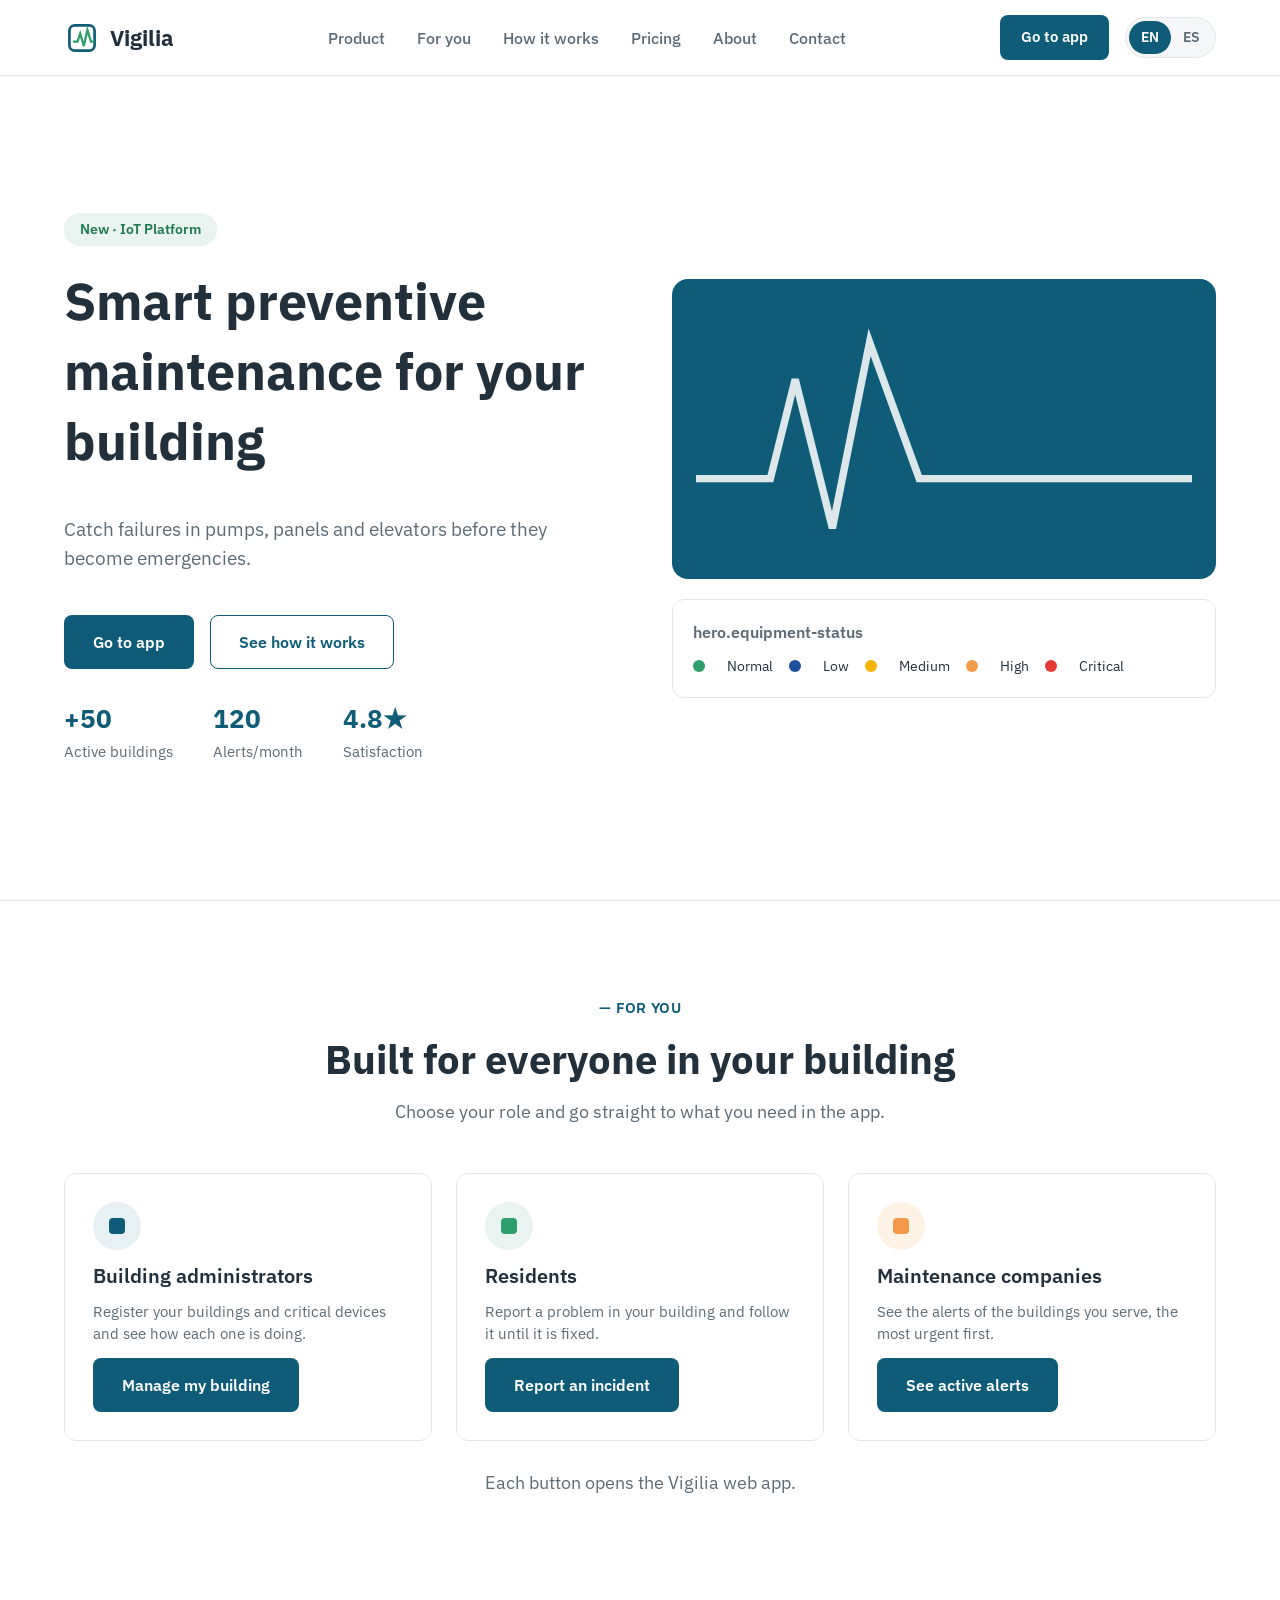
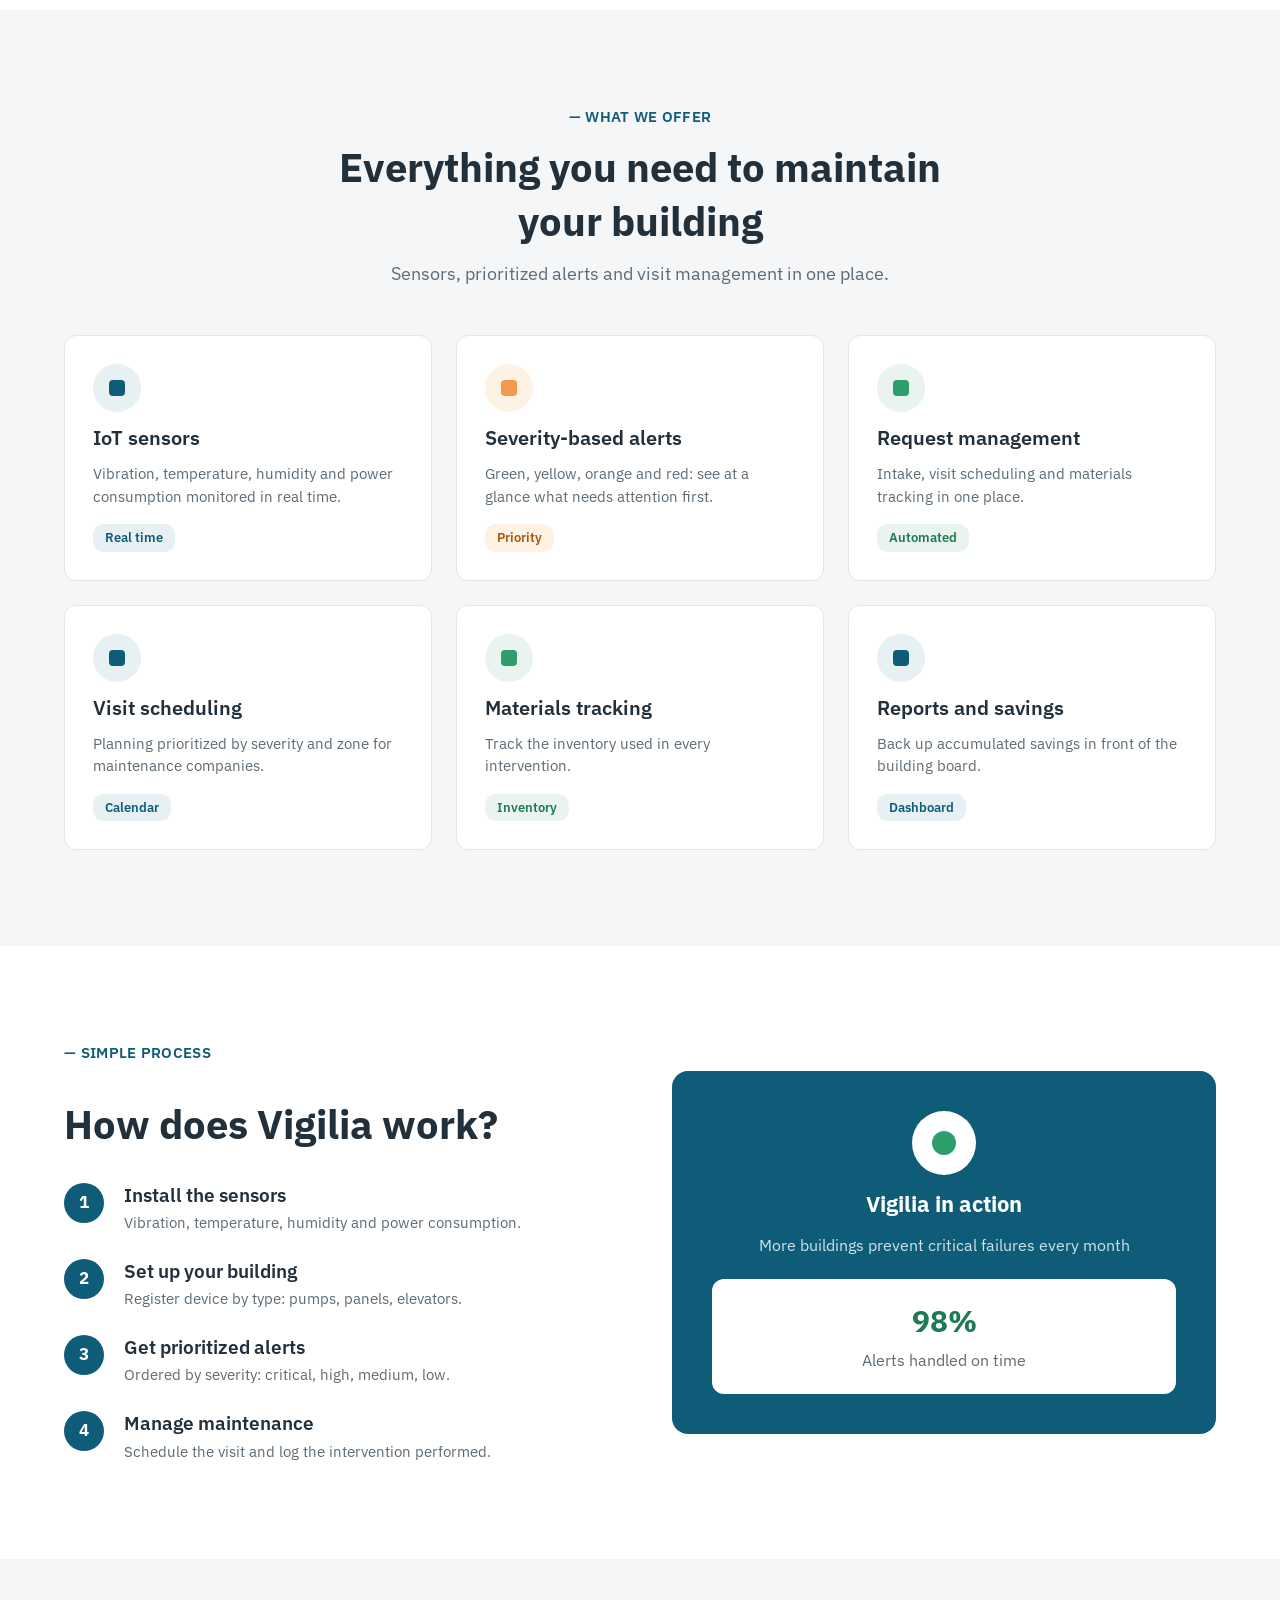
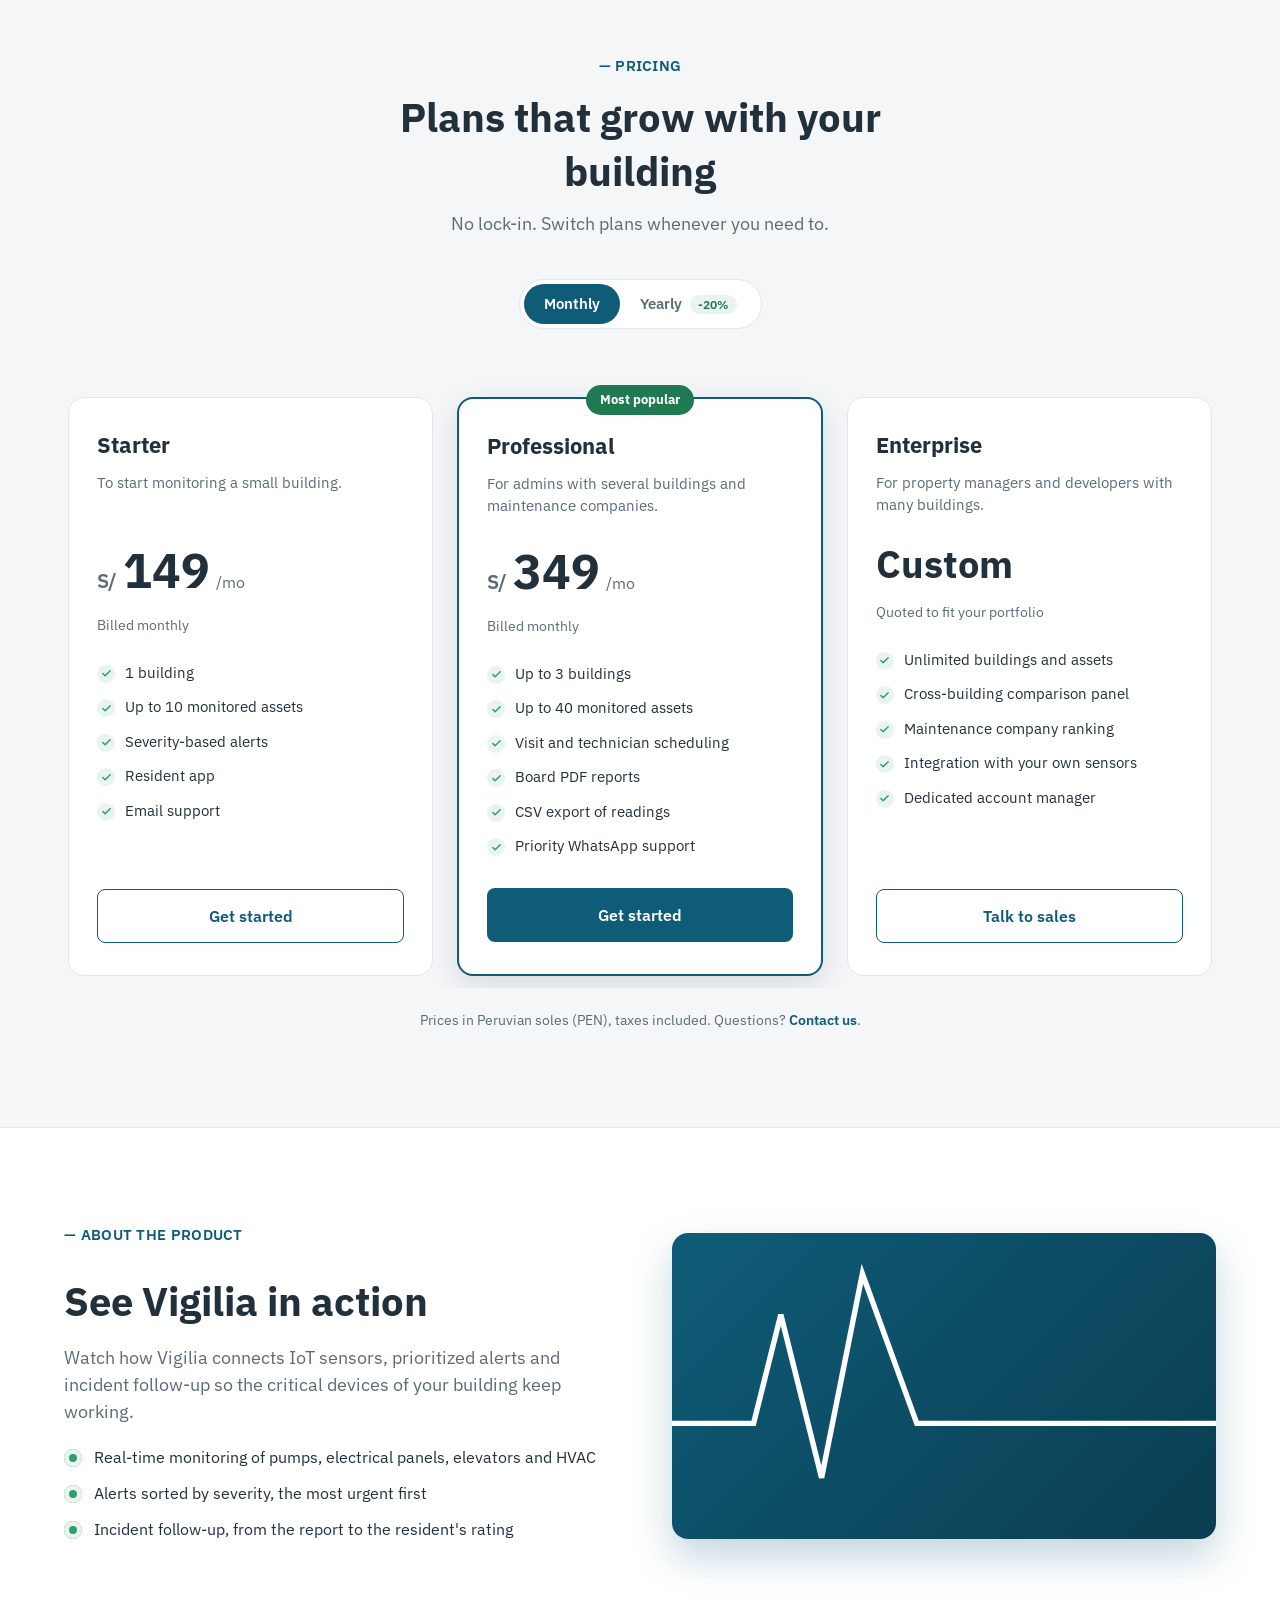
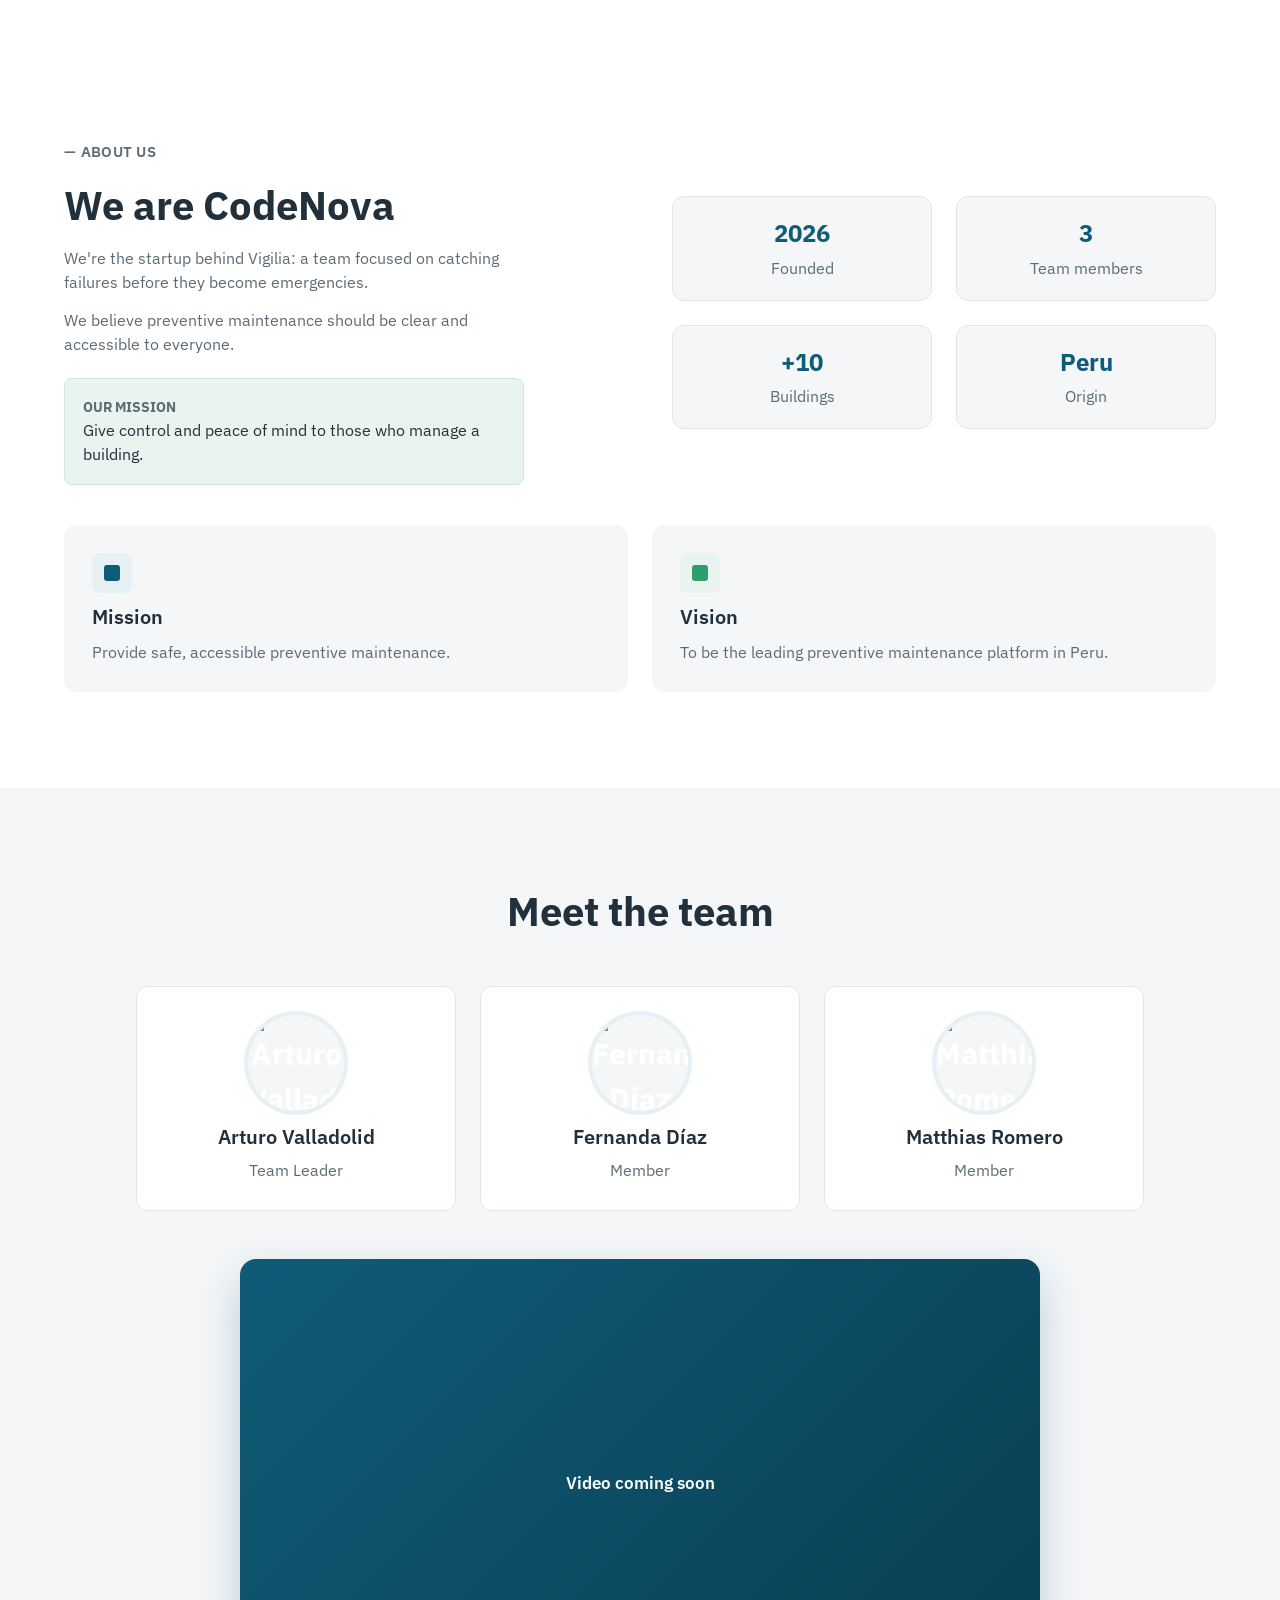
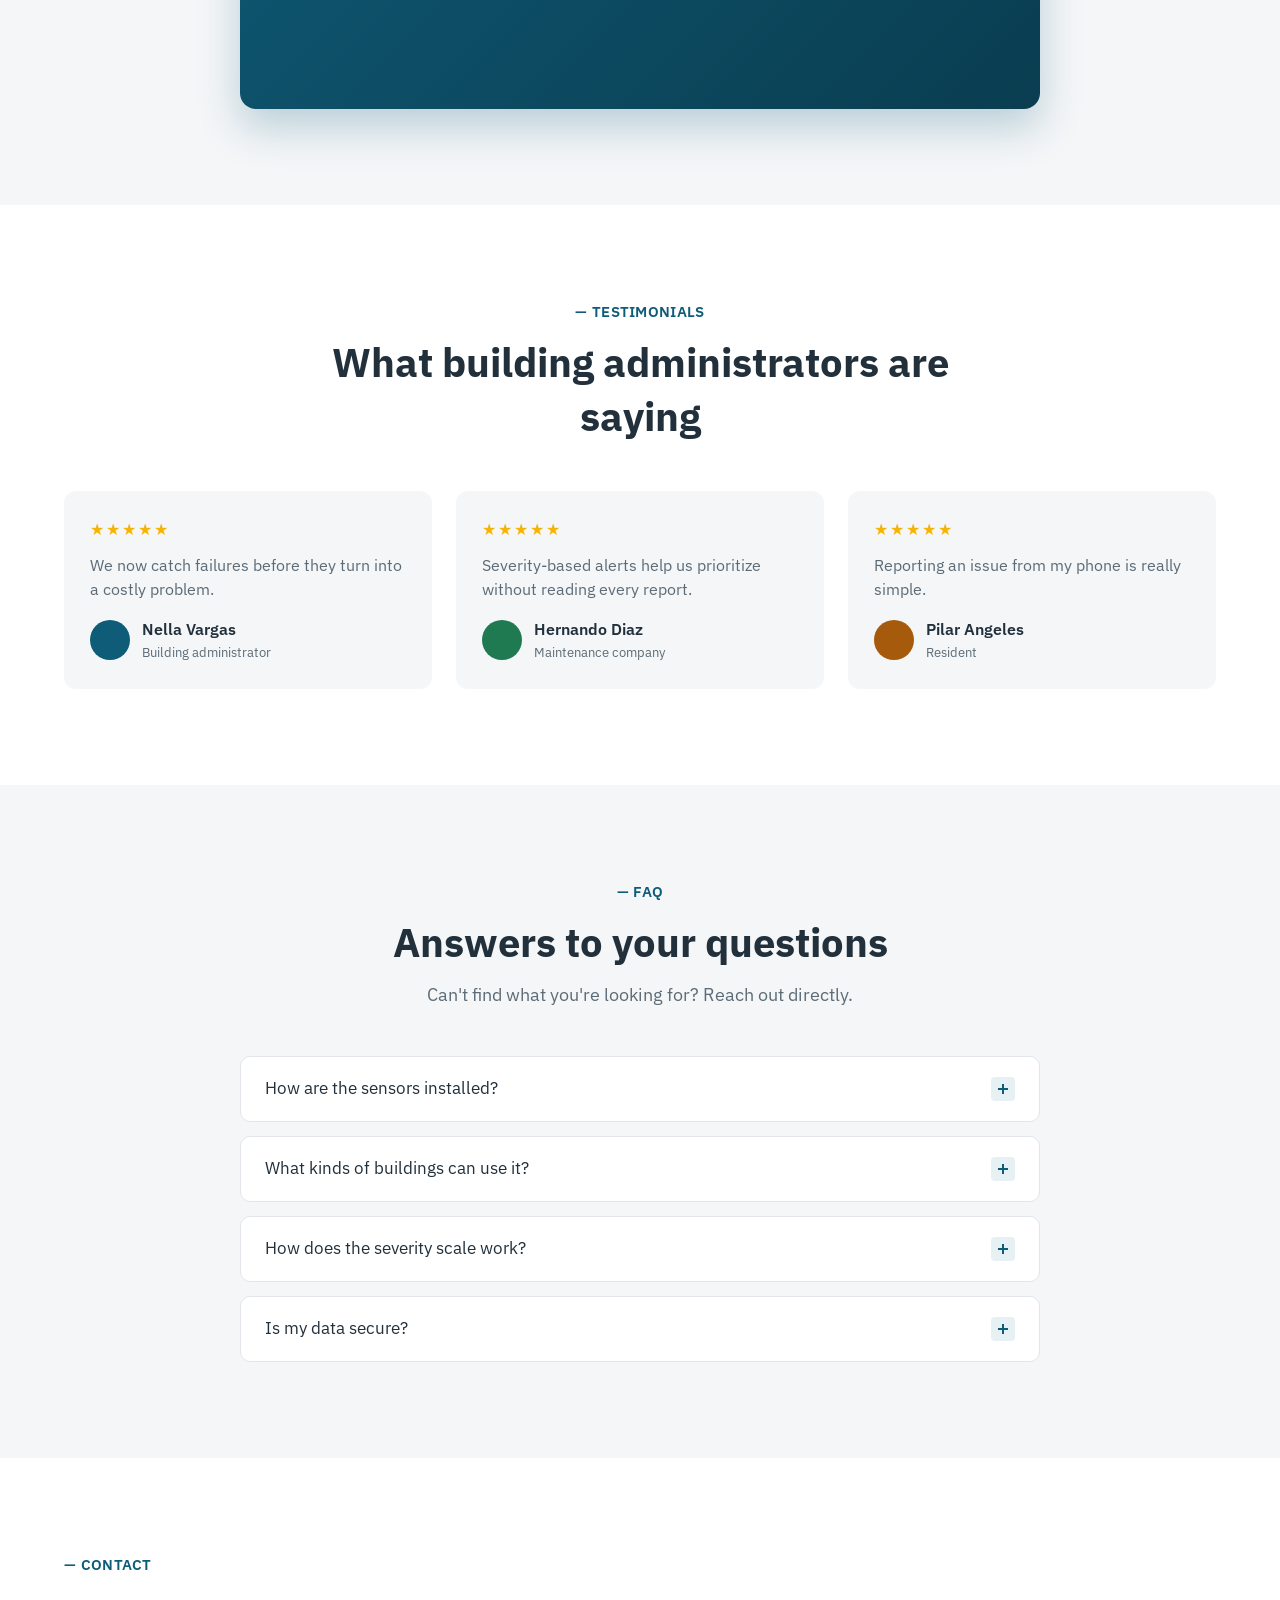
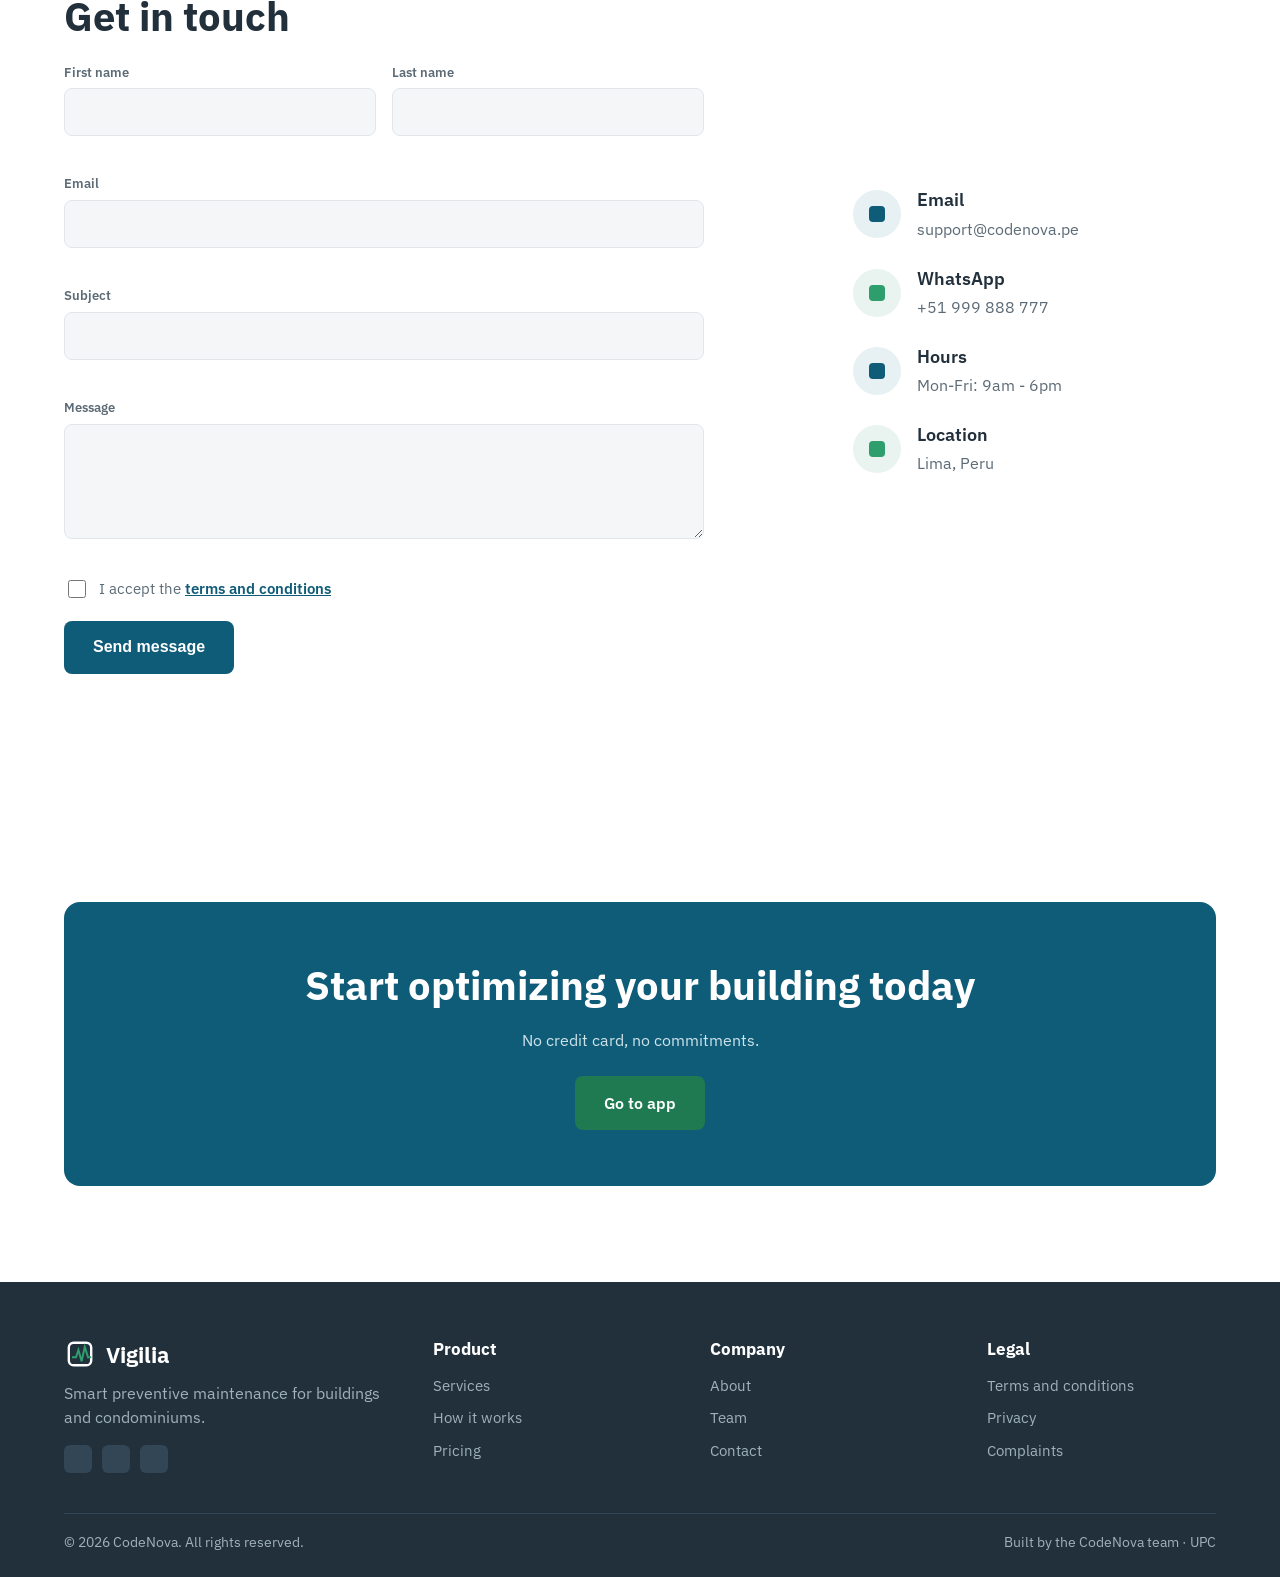
==== commit 312dc8d9: "docs(landing): use devices in product copy" ====
--- a/index.html
+++ b/index.html
@@ -91,7 +91,7 @@
           </svg>
         </div>
         <div class="status-card">
-          <p class="status-title" data-i18n="hero.equipment-status">Equipment status</p>
+          <p class="status-title" data-i18n="hero.equipment-status">Device status</p>
           <div class="status-legend">
             <span class="dot" style="background:#2E9E6D"></span><span data-i18n="severity.normal">Normal</span>
             <span class="dot" style="background:#1F4E9C"></span><span data-i18n="severity.low">Low</span>
@@ -117,7 +117,7 @@
         <div class="card segment-card">
           <div class="icon-badge icon-blue"></div>
           <h3 data-i18n="segments.admin">Building administrators</h3>
-          <p data-i18n="segments.admin-text">Register your buildings and critical equipment and see how each one is doing.</p>
+          <p data-i18n="segments.admin-text">Register your buildings and critical devices and see how each one is doing.</p>
           <a href="https://vigilia-frontend.vercel.app/asset-monitoring/buildings" class="btn btn-primary" aria-label="Manage my building in the Vigilia app" data-i18n="segments.admin-cta" data-i18n-attr="aria-label:segments.admin-label">Manage my building</a>
         </div>
         <div class="card segment-card">
@@ -207,7 +207,7 @@
             <span class="step-number">2</span>
             <div>
               <h3 data-i18n="how.step2">Set up your building</h3>
-              <p data-i18n="how.step2-text">Register equipment by type: pumps, panels, elevators.</p>
+              <p data-i18n="how.step2-text">Register devices by type: pumps, panels, elevators.</p>
             </div>
           </li>
           <li>
@@ -323,7 +323,7 @@
       <div class="product-copy">
         <p class="eyebrow" data-i18n="product.eyebrow">— ABOUT THE PRODUCT</p>
         <h2 data-i18n="product.title">See Vigilia in action</h2>
-        <p data-i18n="product.text">Watch how Vigilia connects IoT sensors, prioritized alerts and incident follow-up so the critical equipment of your building keeps working.</p>
+        <p data-i18n="product.text">Watch how Vigilia connects IoT sensors, prioritized alerts and incident follow-up so the critical devices of your building keeps working.</p>
         <ul class="product-points">
           <li data-i18n="product.point-monitoring">Real-time monitoring of pumps, electrical panels, elevators and HVAC</li>
           <li data-i18n="product.point-alerts">Alerts sorted by severity, the most urgent first</li>
@@ -523,7 +523,7 @@
           </button>
           <div class="faq-answer">
             <div class="faq-answer-inner">
-              <p data-i18n="faq.a-security">Yes, your equipment and building information is stored encrypted and is only accessible to authorized users on your account.</p>
+              <p data-i18n="faq.a-security">Yes, your device and building information is stored encrypted and is only accessible to authorized users on your account.</p>
             </div>
           </div>
         </div>
@@ -665,8 +665,8 @@
       <div class="footer-col">
         <h3 data-i18n="footer.legal">Legal</h3>
         <a href="#terms" data-open-terms data-i18n="footer.terms">Terms and conditions</a>
-        <a href="#" data-i18n="footer.privacy">Privacy</a>
-        <a href="#" data-i18n="footer.complaints">Complaints</a>
+        <a href="#privacy" data-open-privacy data-i18n="footer.privacy">Privacy</a>
+        <a href="#complaints" data-open-complaints data-i18n="footer.complaints">Complaints</a>
       </div>
     </div>
 
@@ -682,9 +682,61 @@
     <h2 id="terms-title" data-i18n="terms.title">Terms and conditions</h2>
     <button type="button" class="terms-close" data-close-terms aria-label="Close" data-i18n-attr="aria-label:terms.close">&times;</button>
   </div>
-  <div class="terms-body" data-i18n-html="terms.body"><p class="terms-updated">Last updated: October 2026</p><h3>1. Acceptance</h3><p>By using the Vigilia website or web application you accept these terms. If you do not agree with them, please do not use the service.</p><h3>2. The service</h3><p>Vigilia is a preventive maintenance platform by CodeNova that monitors the critical equipment of buildings (water pumps, electrical panels, elevators and HVAC) through IoT sensors, prioritized alerts and incident management.</p><h3>3. Accounts and use</h3><p>Administrators are responsible for the accuracy of the building and equipment data they register and for the users they give access to. The service must not be used for unlawful purposes.</p><h3>4. Alerts and responsibility</h3><p>Alerts support decision-making but do not replace the inspections and maintenance required by law or by the equipment manufacturer. CodeNova is not liable for damage caused by equipment failures.</p><h3>5. Data and privacy</h3><p>Sensor readings and building information are used only to provide the service, are stored encrypted and are not sold to third parties. Personal data is handled in accordance with Peruvian Law No. 29733 on Personal Data Protection.</p><h3>6. Plans and payments</h3><p>Prices are in Peruvian soles (PEN) and include taxes. Plans can be changed or cancelled at any time; the change applies from the next billing period.</p><h3>7. Changes to these terms</h3><p>We may update these terms. Significant changes will be announced on this website.</p><h3>8. Contact</h3><p>For questions about these terms, write to support@codenova.pe.</p></div>
+  <div class="terms-body" data-i18n-html="terms.body"><p class="terms-updated">Last updated: October 2026</p><h3>1. Acceptance</h3><p>By using the Vigilia website or web application you accept these terms. If you do not agree with them, please do not use the service.</p><h3>2. The service</h3><p>Vigilia is a preventive maintenance platform by CodeNova that monitors the critical device of buildings (water pumps, electrical panels, elevators and HVAC) through IoT sensors, prioritized alerts and incident management.</p><h3>3. Accounts and use</h3><p>Administrators are responsible for the accuracy of the building and device data they register and for the users they give access to. The service must not be used for unlawful purposes.</p><h3>4. Alerts and responsibility</h3><p>Alerts support decision-making but do not replace the inspections and maintenance required by law or by the device manufacturer. CodeNova is not liable for damage caused by device failures.</p><h3>5. Data and privacy</h3><p>Sensor readings and building information are used only to provide the service, are stored encrypted and are not sold to third parties. Personal data is handled in accordance with Peruvian Law No. 29733 on Personal Data Protection.</p><h3>6. Plans and payments</h3><p>Prices are in Peruvian soles (PEN) and include taxes. Plans can be changed or cancelled at any time; the change applies from the next billing period.</p><h3>7. Changes to these terms</h3><p>We may update these terms. Significant changes will be announced on this website.</p><h3>8. Contact</h3><p>For questions about these terms, write to support@codenova.pe.</p></div>
   <div class="terms-footer">
     <button type="button" class="btn btn-primary" data-close-terms data-i18n="terms.understood">Got it</button>
+  </div>
+</dialog>
+
+<dialog class="terms-dialog" id="privacy-dialog" aria-labelledby="privacy-title">
+  <div class="terms-header">
+    <h2 id="privacy-title" data-i18n="privacy.title">Privacy policy</h2>
+    <button type="button" class="terms-close" data-close-privacy aria-label="Close" data-i18n-attr="aria-label:privacy.close">&times;</button>
+  </div>
+  <div class="terms-body" data-i18n-html="privacy.body"><p class="terms-updated">Last updated: November 2026</p><h3>1. What data we collect</h3><p>The data you send in the contact form, and the data of buildings, devices, sensors and readings registered in the Vigilia app.</p><h3>2. What we use it for</h3><p>Only to provide the service and to answer your messages.</p><h3>3. Who we share it with</h3><p>With nobody. We do not sell your data.</p><h3>4. How long we keep it</h3><p>While the service is active.</p><h3>5. Your rights</h3><p>You can ask for access, rectification, cancellation or opposition (ARCO rights), according to Peruvian Law No. 29733 on Personal Data Protection.</p><h3>6. Contact</h3><p>privacy@codenova.pe</p></div>
+  <div class="terms-footer">
+    <button type="button" class="btn btn-primary" data-close-privacy data-i18n="privacy.understood">Got it</button>
+  </div>
+</dialog>
+
+<dialog class="terms-dialog" id="complaints-dialog" aria-labelledby="complaints-title">
+  <div class="terms-header">
+    <h2 id="complaints-title" data-i18n="complaints.title">Complaints book</h2>
+    <button type="button" class="terms-close" data-close-complaints aria-label="Close" data-i18n-attr="aria-label:complaints.close">&times;</button>
+  </div>
+  <div class="terms-body">
+    <form id="complaints-form" novalidate>
+      <div class="form-field">
+        <label for="complaint-fullname" data-i18n="complaints.fullname">Full name</label>
+        <input type="text" id="complaint-fullname" name="fullname" required>
+        <span class="field-error"></span>
+      </div>
+
+      <div class="form-field">
+        <label for="complaint-email" data-i18n="complaints.email">Email</label>
+        <input type="email" id="complaint-email" name="email" required>
+        <span class="field-error"></span>
+      </div>
+
+      <div class="form-field">
+        <label for="complaint-kind" data-i18n="complaints.kind">Type</label>
+        <select id="complaint-kind" name="kind">
+          <option value="claim" data-i18n="complaints.claim">Claim (you are not satisfied with the service)</option>
+          <option value="complaint" data-i18n="complaints.complaint">Complaint (you are not satisfied with the attention)</option>
+        </select>
+      </div>
+
+      <div class="form-field">
+        <label for="complaint-detail" data-i18n="complaints.detail">Detail</label>
+        <textarea id="complaint-detail" name="detail" rows="4" required></textarea>
+        <span class="field-error"></span>
+      </div>
+
+      <p class="form-feedback" id="complaints-feedback" role="status" aria-live="polite"></p>
+    </form>
+  </div>
+  <div class="terms-footer">
+    <button type="submit" form="complaints-form" class="btn btn-primary" data-i18n="complaints.send">Send</button>
   </div>
 </dialog>
 
--- a/css/style.css
+++ b/css/style.css
@@ -520,7 +520,7 @@
   color: var(--color-text-muted);
   font-weight: 600;
 }
-.form-field input, .form-field textarea {
+.form-field input, .form-field textarea, .form-field select {
   font-family: var(--font-main);
   font-size: 16px;
   padding: 12px 14px;
@@ -530,7 +530,7 @@
   color: var(--color-dark);
   resize: vertical;
 }
-.form-field input:focus, .form-field textarea:focus {
+.form-field input:focus, .form-field textarea:focus, .form-field select:focus {
   outline: none;
   border-color: var(--color-primary);
   background: #fff;
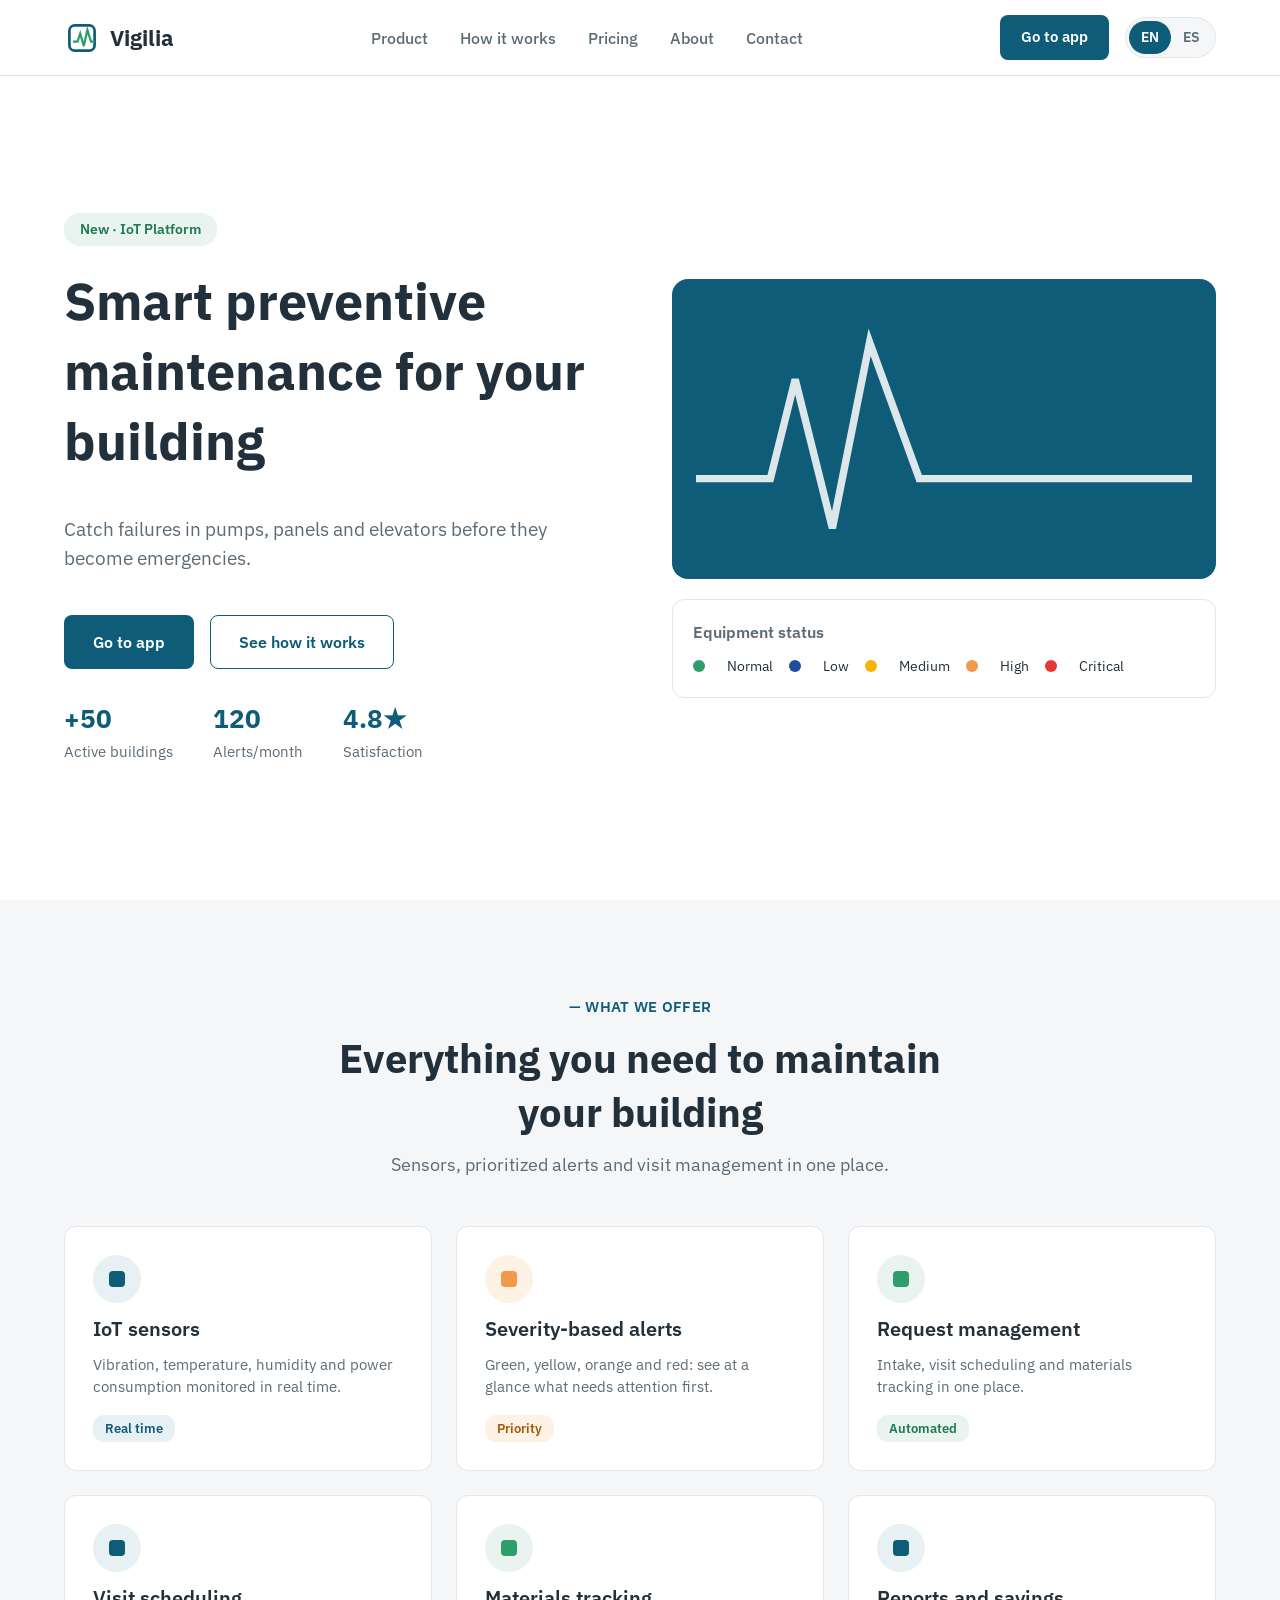
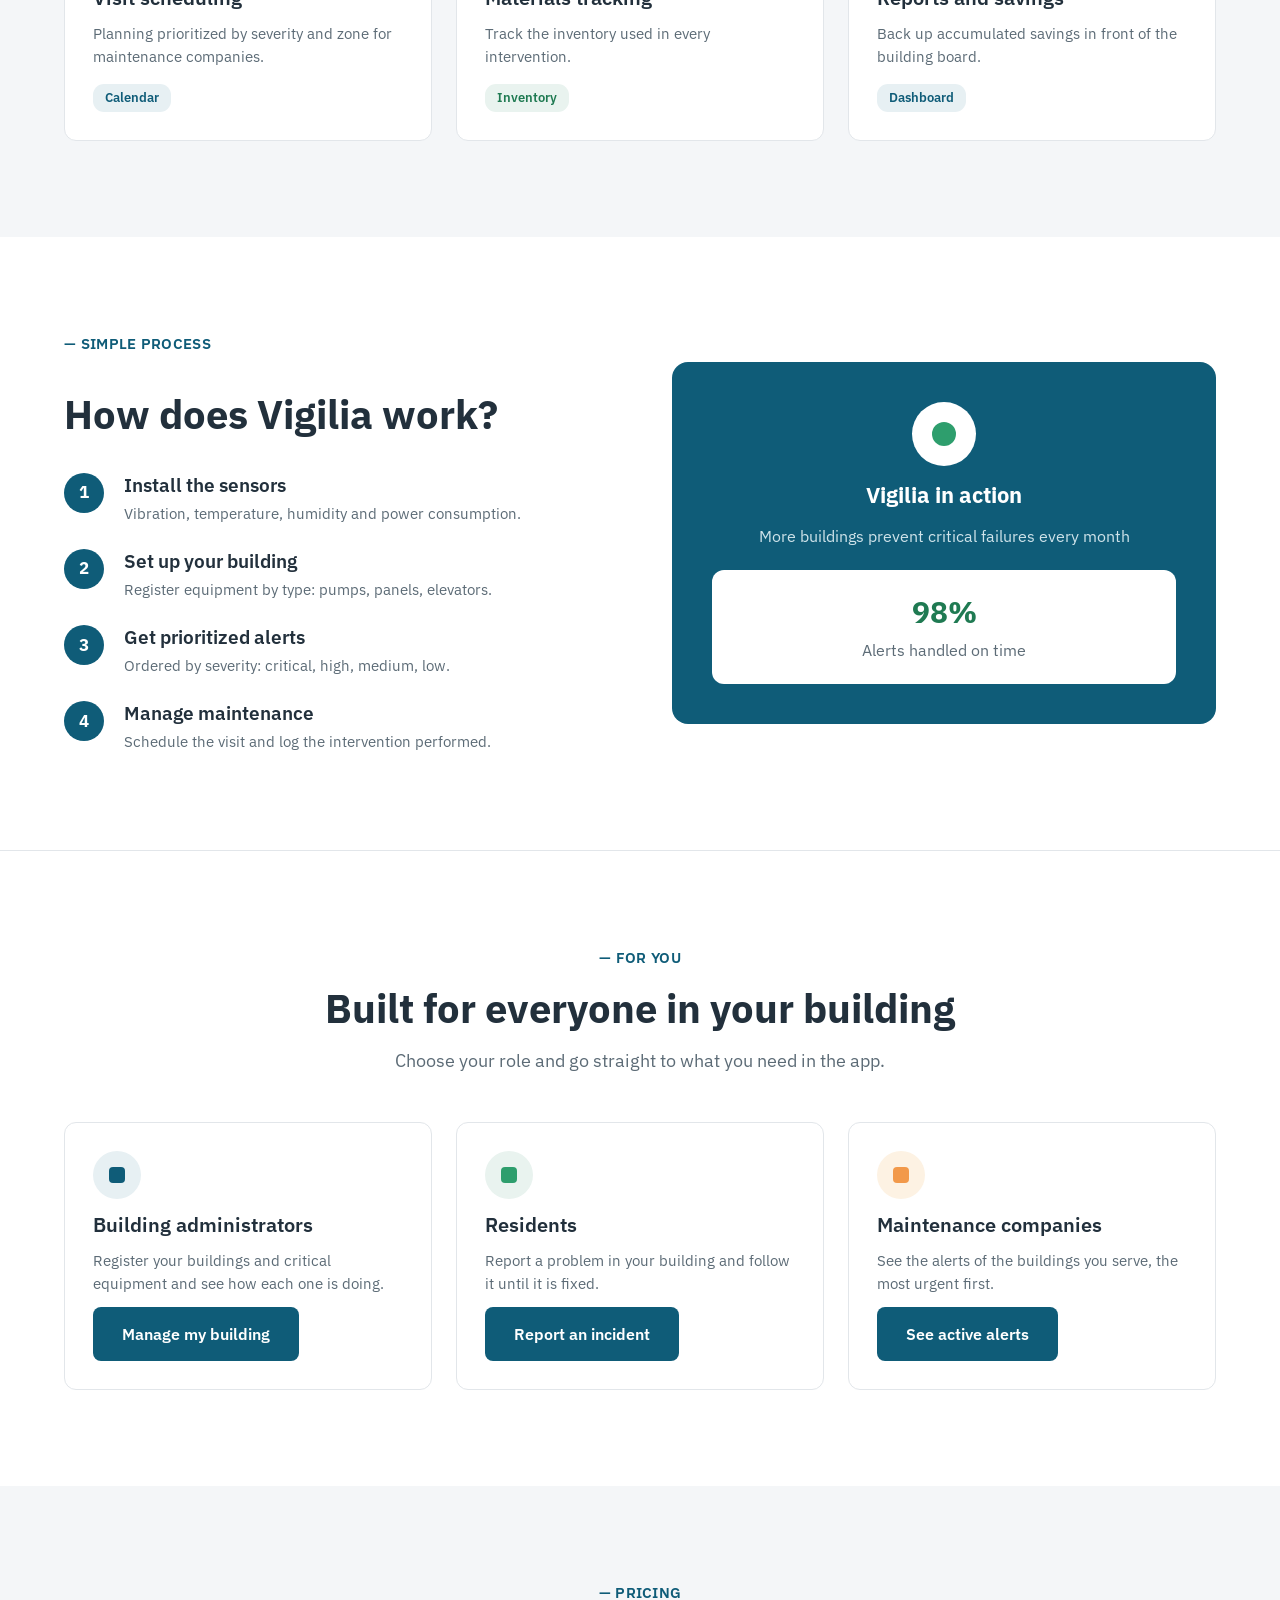
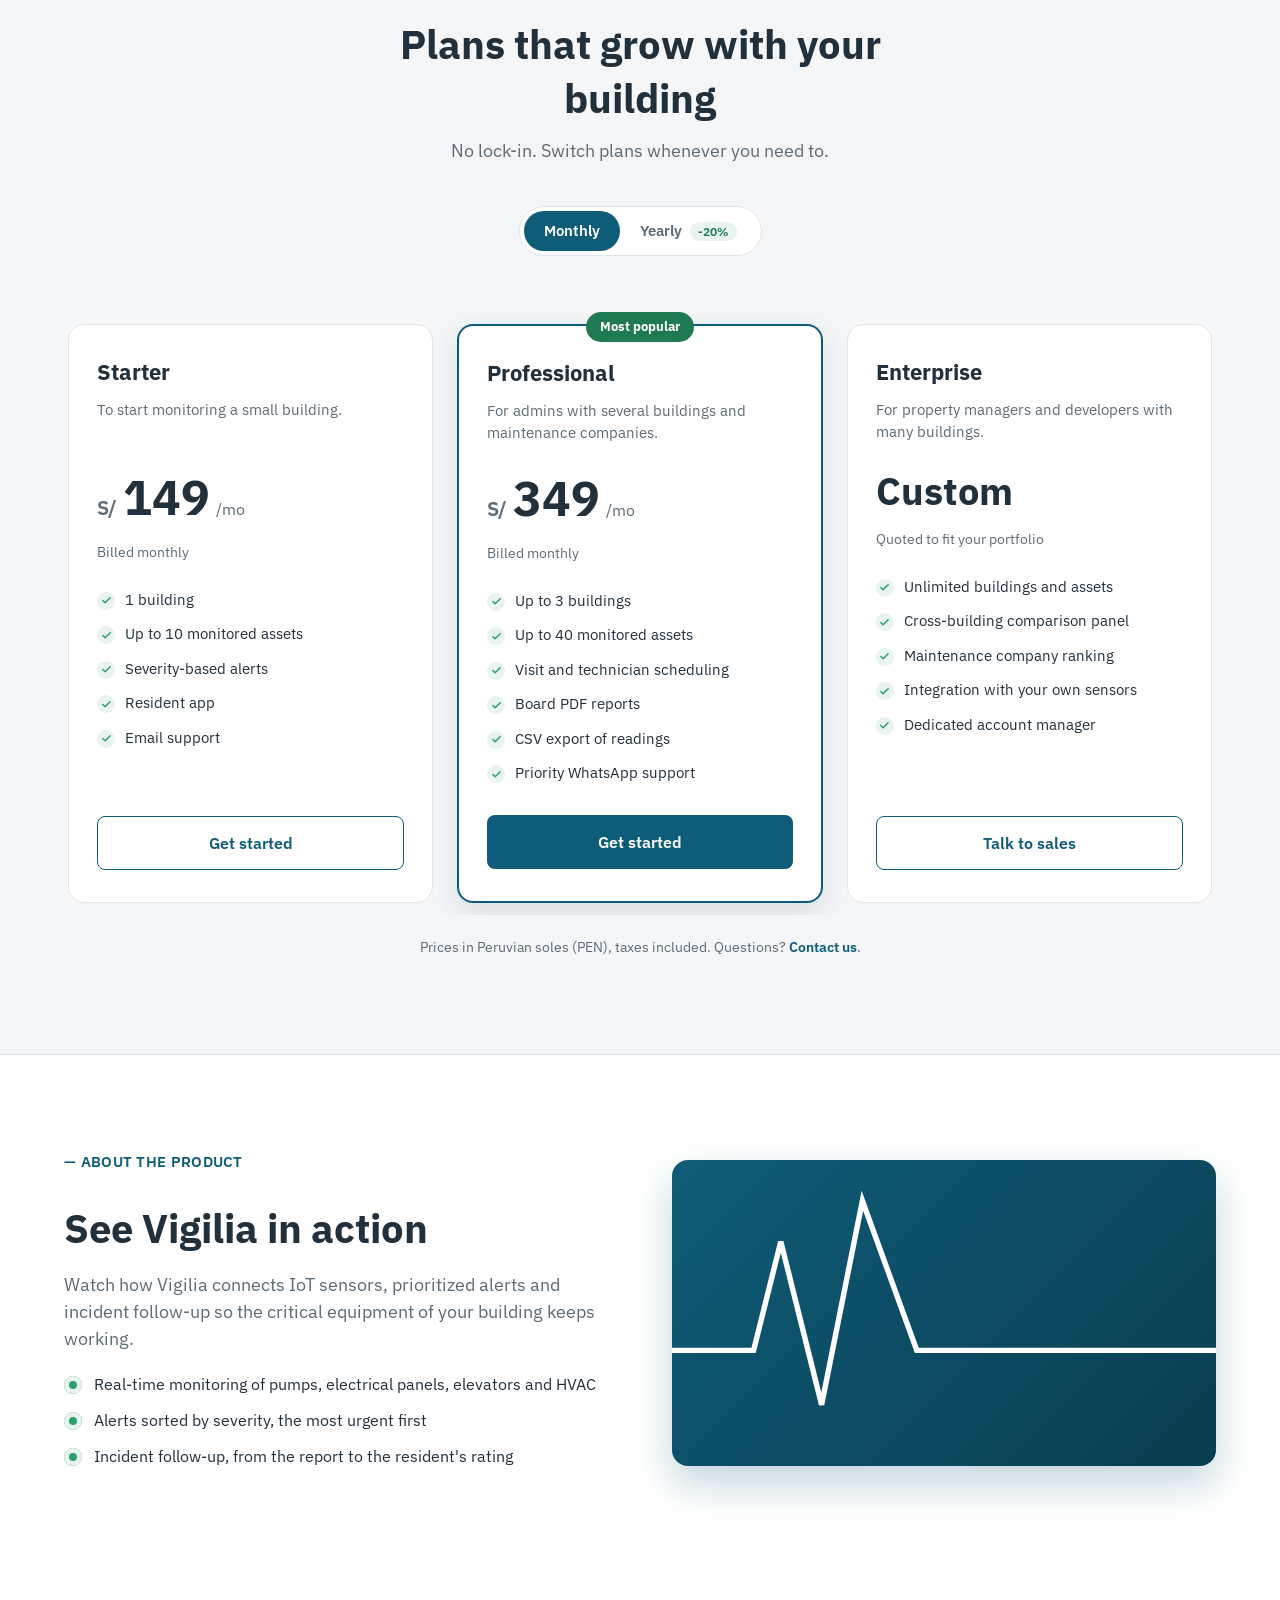
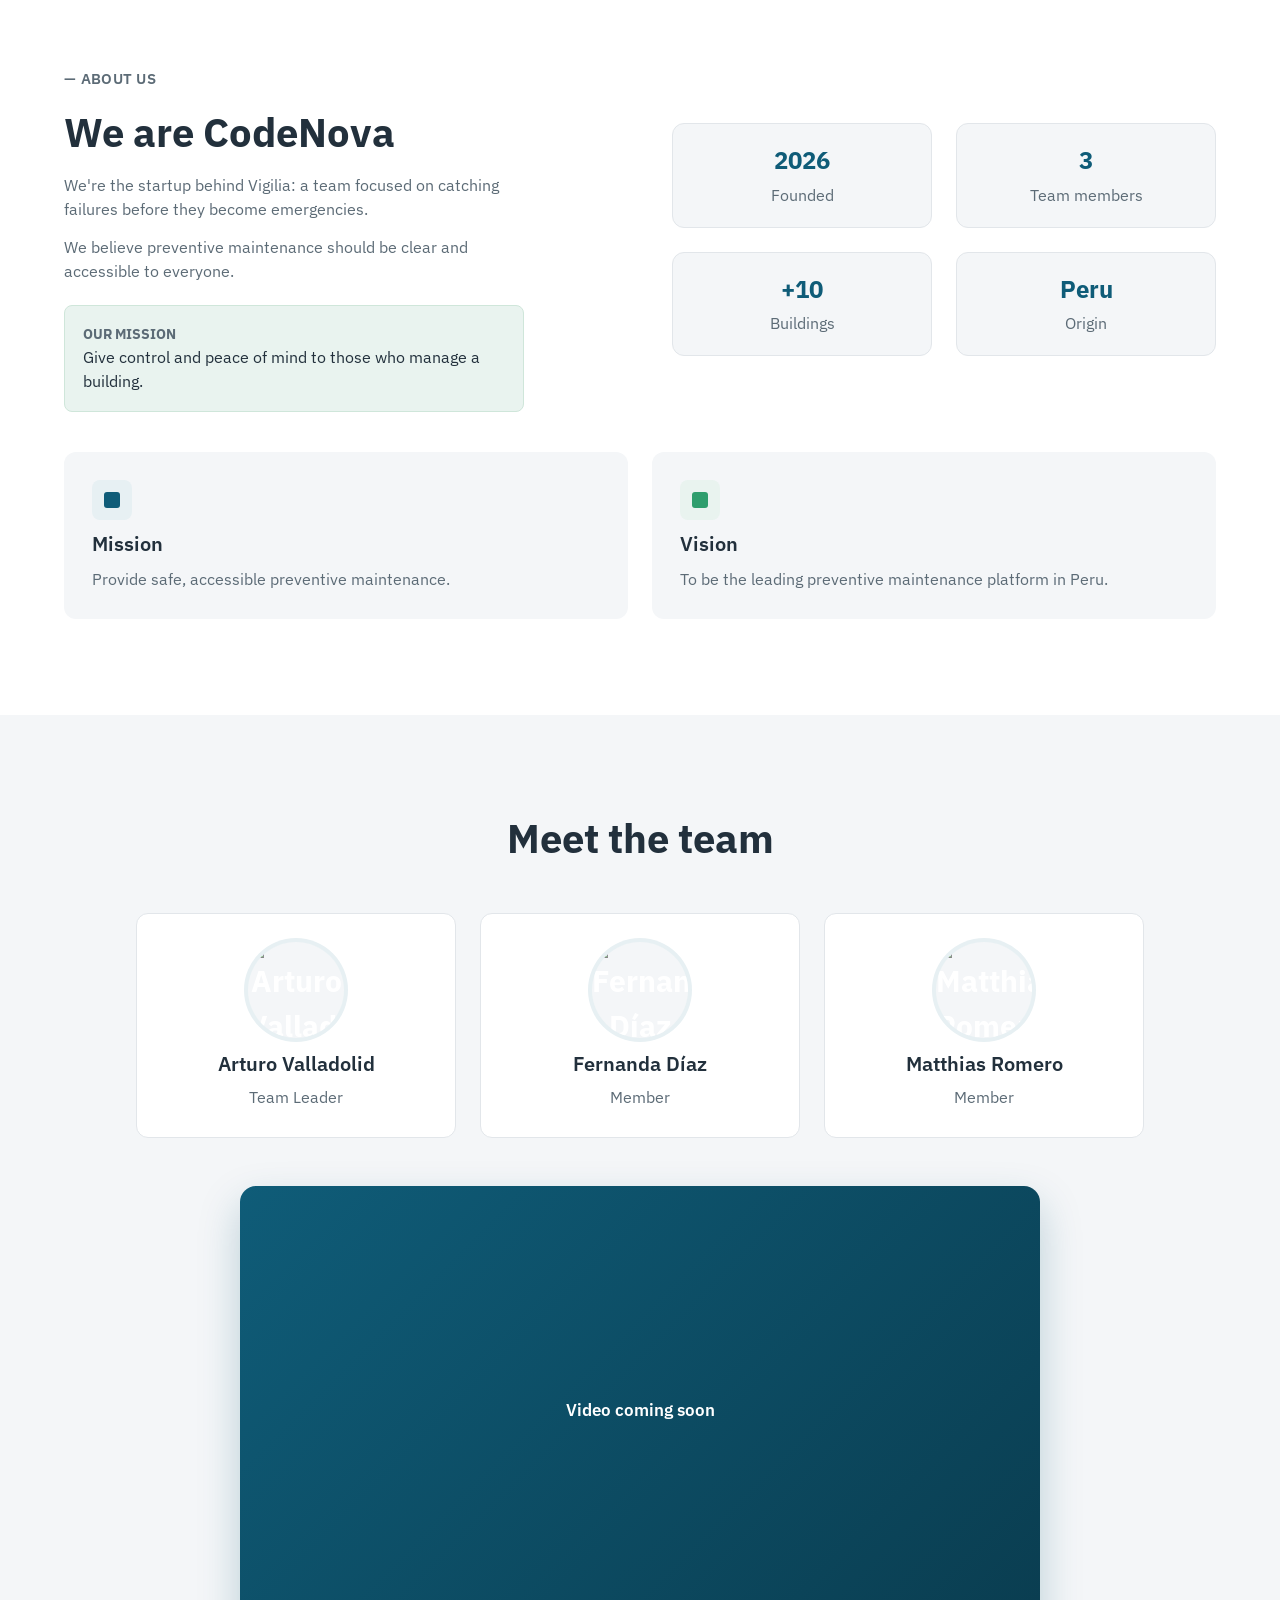
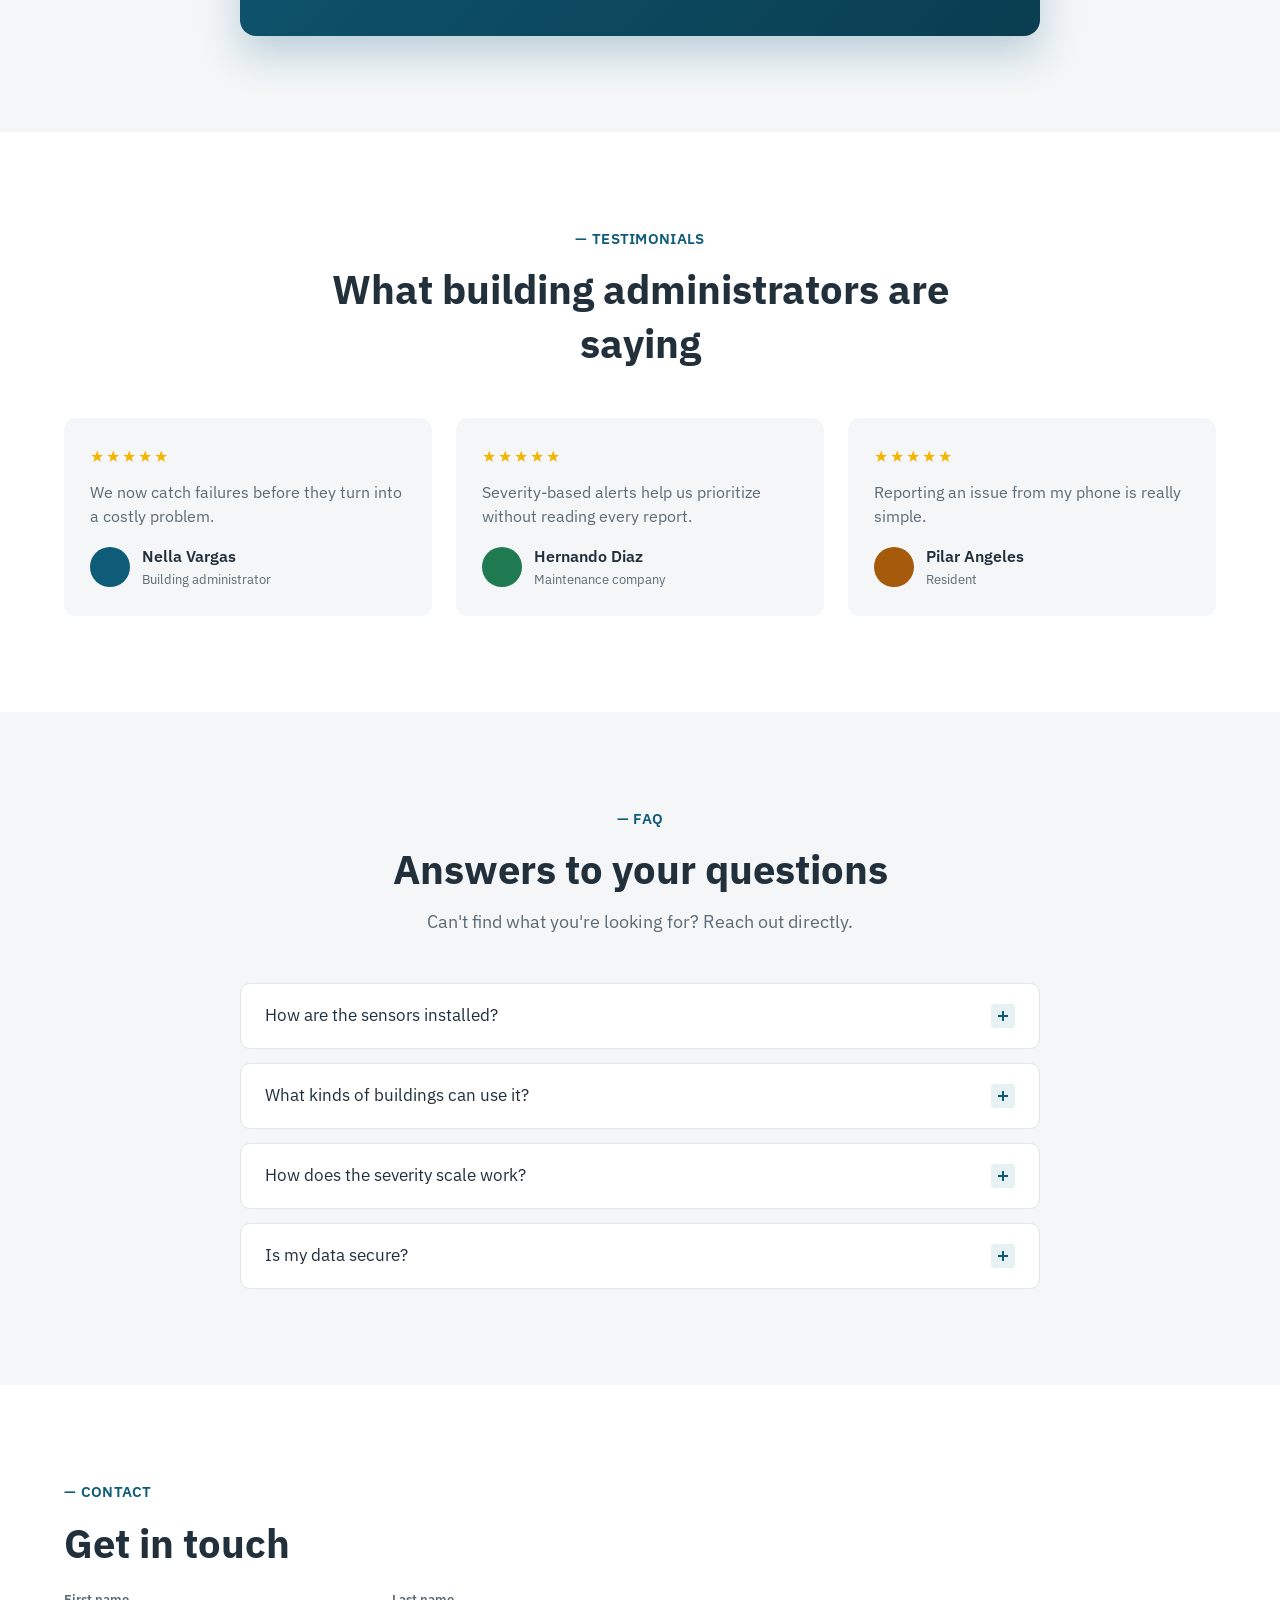
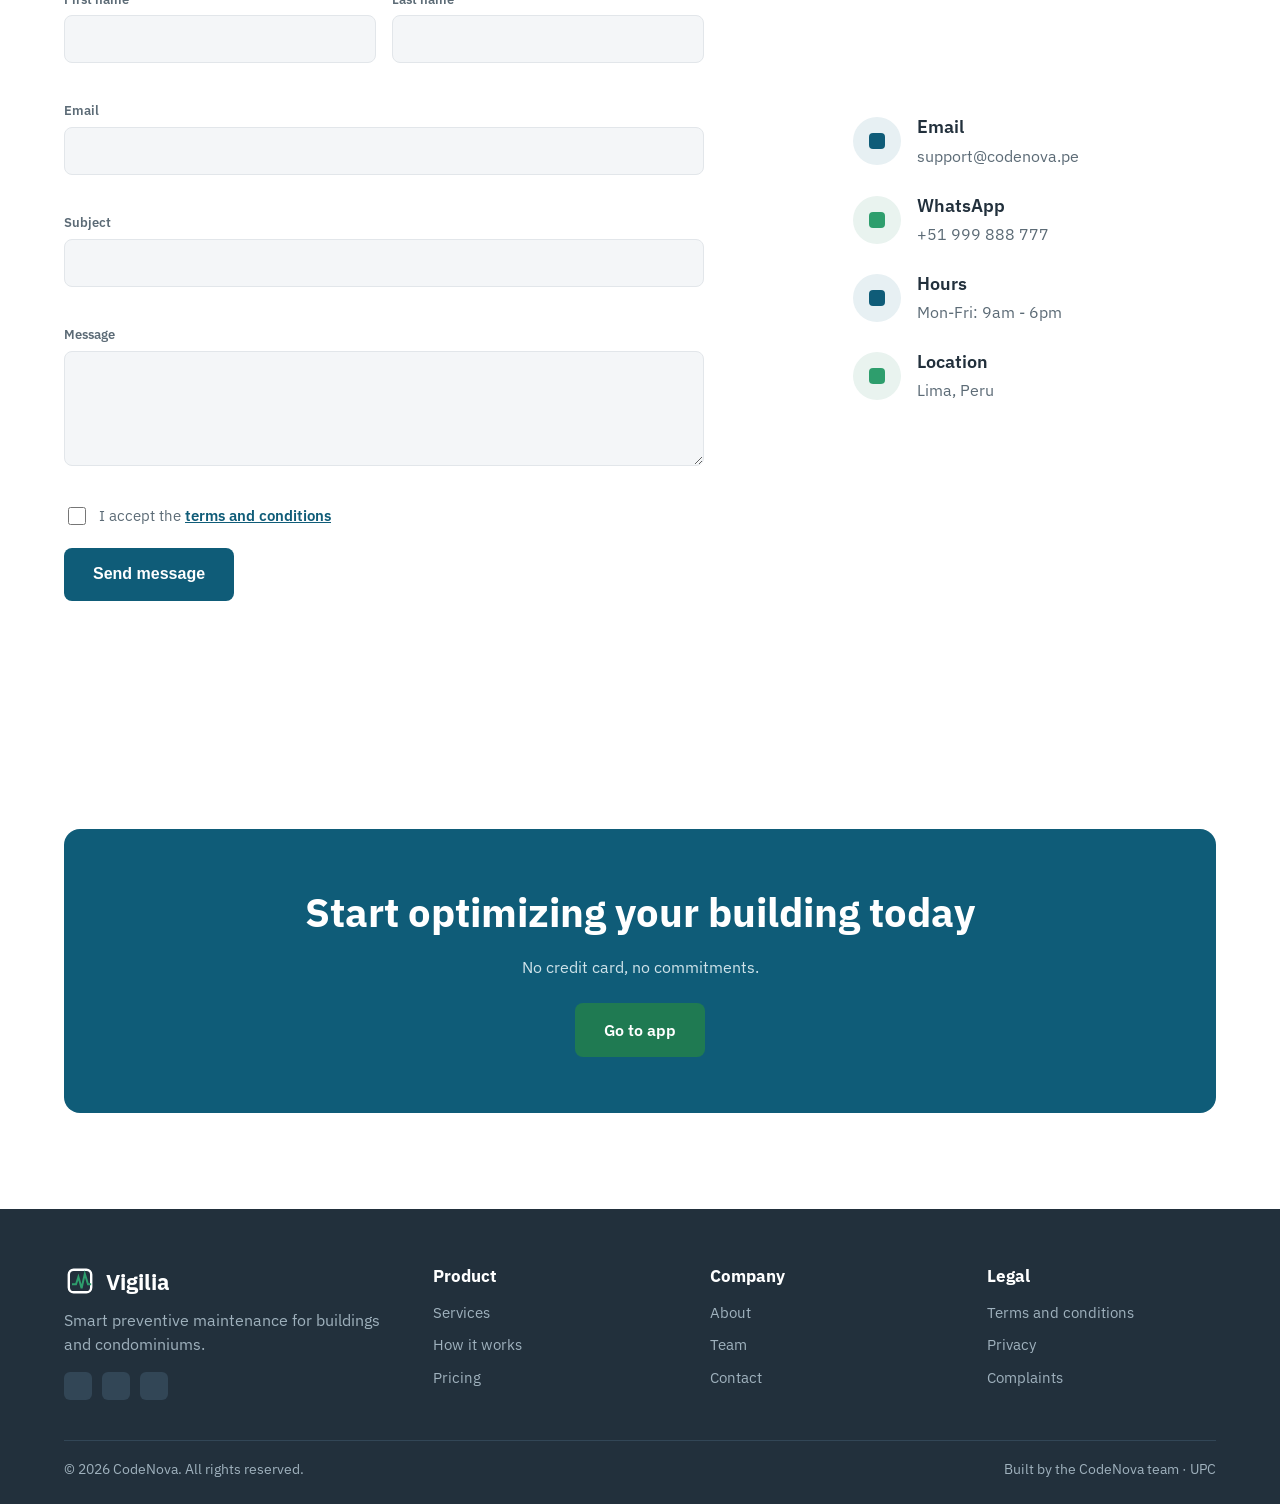
==== commit a8619c60: "Revert "feat(landing): add privacy policy dialog and use devices in copy"" ====
--- a/index.html
+++ b/index.html
@@ -31,7 +31,6 @@
 
     <nav class="main-nav" id="main-nav">
       <a href="#features" data-i18n="nav.product">Product</a>
-      <a href="#segments" data-i18n="nav.for-you">For you</a>
       <a href="#how-it-works" data-i18n="nav.how-it-works">How it works</a>
       <a href="#pricing" data-i18n="nav.pricing">Pricing</a>
       <a href="#about" data-i18n="nav.about">About</a>
@@ -91,7 +90,7 @@
           </svg>
         </div>
         <div class="status-card">
-          <p class="status-title" data-i18n="hero.equipment-status">Device status</p>
+          <p class="status-title" data-i18n="hero.equipment-status">Equipment status</p>
           <div class="status-legend">
             <span class="dot" style="background:#2E9E6D"></span><span data-i18n="severity.normal">Normal</span>
             <span class="dot" style="background:#1F4E9C"></span><span data-i18n="severity.low">Low</span>
@@ -104,40 +103,6 @@
     </div>
   </section>
 
-  <!-- SEGMENTS -->
-  <section class="section section-segments" id="segments">
-    <div class="container">
-      <div class="section-heading">
-        <p class="eyebrow" data-i18n="segments.eyebrow">— FOR YOU</p>
-        <h2 data-i18n="segments.title">Built for everyone in your building</h2>
-        <p class="section-sub" data-i18n="segments.sub">Choose your role and go straight to what you need in the app.</p>
-      </div>
-
-      <div class="grid grid-3">
-        <div class="card segment-card">
-          <div class="icon-badge icon-blue"></div>
-          <h3 data-i18n="segments.admin">Building administrators</h3>
-          <p data-i18n="segments.admin-text">Register your buildings and critical devices and see how each one is doing.</p>
-          <a href="https://vigilia-frontend.vercel.app/asset-monitoring/buildings" class="btn btn-primary" aria-label="Manage my building in the Vigilia app" data-i18n="segments.admin-cta" data-i18n-attr="aria-label:segments.admin-label">Manage my building</a>
-        </div>
-        <div class="card segment-card">
-          <div class="icon-badge icon-green"></div>
-          <h3 data-i18n="segments.resident">Residents</h3>
-          <p data-i18n="segments.resident-text">Report a problem in your building and follow it until it is fixed.</p>
-          <a href="https://vigilia-frontend.vercel.app/incidents/new" class="btn btn-primary" aria-label="Report an incident in the Vigilia app" data-i18n="segments.resident-cta" data-i18n-attr="aria-label:segments.resident-label">Report an incident</a>
-        </div>
-        <div class="card segment-card">
-          <div class="icon-badge icon-orange"></div>
-          <h3 data-i18n="segments.maintenance">Maintenance companies</h3>
-          <p data-i18n="segments.maintenance-text">See the alerts of the buildings you serve, the most urgent first.</p>
-          <a href="https://vigilia-frontend.vercel.app/asset-monitoring/alerts" class="btn btn-primary" aria-label="See active alerts in the Vigilia app" data-i18n="segments.maintenance-cta" data-i18n-attr="aria-label:segments.maintenance-label">See active alerts</a>
-        </div>
-      </div>
-
-      <p class="section-sub segments-note" data-i18n="segments.opens-app">Each button opens the Vigilia web app.</p>
-    </div>
-  </section>
-
   <!-- FEATURES -->
   <section class="section section-alt" id="features">
     <div class="container">
@@ -207,7 +172,7 @@
             <span class="step-number">2</span>
             <div>
               <h3 data-i18n="how.step2">Set up your building</h3>
-              <p data-i18n="how.step2-text">Register devices by type: pumps, panels, elevators.</p>
+              <p data-i18n="how.step2-text">Register equipment by type: pumps, panels, elevators.</p>
             </div>
           </li>
           <li>
@@ -236,6 +201,38 @@
             <h3>98%</h3>
             <p data-i18n="how.on-time">Alerts handled on time</p>
           </div>
+        </div>
+      </div>
+    </div>
+  </section>
+
+  <!-- SEGMENTS -->
+  <section class="section section-segments" id="segments">
+    <div class="container">
+      <div class="section-heading">
+        <p class="eyebrow" data-i18n="segments.eyebrow">— FOR YOU</p>
+        <h2 data-i18n="segments.title">Built for everyone in your building</h2>
+        <p class="section-sub" data-i18n="segments.sub">Choose your role and go straight to what you need in the app.</p>
+      </div>
+
+      <div class="grid grid-3">
+        <div class="card segment-card">
+          <div class="icon-badge icon-blue"></div>
+          <h3 data-i18n="segments.admin">Building administrators</h3>
+          <p data-i18n="segments.admin-text">Register your buildings and critical equipment and see how each one is doing.</p>
+          <a href="https://vigilia-frontend.vercel.app/asset-monitoring/buildings" class="btn btn-primary" aria-label="Manage my building in the Vigilia app" data-i18n="segments.admin-cta" data-i18n-attr="aria-label:segments.admin-label">Manage my building</a>
+        </div>
+        <div class="card segment-card">
+          <div class="icon-badge icon-green"></div>
+          <h3 data-i18n="segments.resident">Residents</h3>
+          <p data-i18n="segments.resident-text">Report a problem in your building and follow it until it is fixed.</p>
+          <a href="https://vigilia-frontend.vercel.app/incidents/new" class="btn btn-primary" aria-label="Report an incident in the Vigilia app" data-i18n="segments.resident-cta" data-i18n-attr="aria-label:segments.resident-label">Report an incident</a>
+        </div>
+        <div class="card segment-card">
+          <div class="icon-badge icon-orange"></div>
+          <h3 data-i18n="segments.maintenance">Maintenance companies</h3>
+          <p data-i18n="segments.maintenance-text">See the alerts of the buildings you serve, the most urgent first.</p>
+          <a href="https://vigilia-frontend.vercel.app/asset-monitoring/alerts" class="btn btn-primary" aria-label="See active alerts in the Vigilia app" data-i18n="segments.maintenance-cta" data-i18n-attr="aria-label:segments.maintenance-label">See active alerts</a>
         </div>
       </div>
     </div>
@@ -323,7 +320,7 @@
       <div class="product-copy">
         <p class="eyebrow" data-i18n="product.eyebrow">— ABOUT THE PRODUCT</p>
         <h2 data-i18n="product.title">See Vigilia in action</h2>
-        <p data-i18n="product.text">Watch how Vigilia connects IoT sensors, prioritized alerts and incident follow-up so the critical devices of your building keeps working.</p>
+        <p data-i18n="product.text">Watch how Vigilia connects IoT sensors, prioritized alerts and incident follow-up so the critical equipment of your building keeps working.</p>
         <ul class="product-points">
           <li data-i18n="product.point-monitoring">Real-time monitoring of pumps, electrical panels, elevators and HVAC</li>
           <li data-i18n="product.point-alerts">Alerts sorted by severity, the most urgent first</li>
@@ -523,7 +520,7 @@
           </button>
           <div class="faq-answer">
             <div class="faq-answer-inner">
-              <p data-i18n="faq.a-security">Yes, your device and building information is stored encrypted and is only accessible to authorized users on your account.</p>
+              <p data-i18n="faq.a-security">Yes, your equipment and building information is stored encrypted and is only accessible to authorized users on your account.</p>
             </div>
           </div>
         </div>
@@ -665,8 +662,8 @@
       <div class="footer-col">
         <h3 data-i18n="footer.legal">Legal</h3>
         <a href="#terms" data-open-terms data-i18n="footer.terms">Terms and conditions</a>
-        <a href="#privacy" data-open-privacy data-i18n="footer.privacy">Privacy</a>
-        <a href="#complaints" data-open-complaints data-i18n="footer.complaints">Complaints</a>
+        <a href="#" data-i18n="footer.privacy">Privacy</a>
+        <a href="#" data-i18n="footer.complaints">Complaints</a>
       </div>
     </div>
 
@@ -682,61 +679,9 @@
     <h2 id="terms-title" data-i18n="terms.title">Terms and conditions</h2>
     <button type="button" class="terms-close" data-close-terms aria-label="Close" data-i18n-attr="aria-label:terms.close">&times;</button>
   </div>
-  <div class="terms-body" data-i18n-html="terms.body"><p class="terms-updated">Last updated: October 2026</p><h3>1. Acceptance</h3><p>By using the Vigilia website or web application you accept these terms. If you do not agree with them, please do not use the service.</p><h3>2. The service</h3><p>Vigilia is a preventive maintenance platform by CodeNova that monitors the critical device of buildings (water pumps, electrical panels, elevators and HVAC) through IoT sensors, prioritized alerts and incident management.</p><h3>3. Accounts and use</h3><p>Administrators are responsible for the accuracy of the building and device data they register and for the users they give access to. The service must not be used for unlawful purposes.</p><h3>4. Alerts and responsibility</h3><p>Alerts support decision-making but do not replace the inspections and maintenance required by law or by the device manufacturer. CodeNova is not liable for damage caused by device failures.</p><h3>5. Data and privacy</h3><p>Sensor readings and building information are used only to provide the service, are stored encrypted and are not sold to third parties. Personal data is handled in accordance with Peruvian Law No. 29733 on Personal Data Protection.</p><h3>6. Plans and payments</h3><p>Prices are in Peruvian soles (PEN) and include taxes. Plans can be changed or cancelled at any time; the change applies from the next billing period.</p><h3>7. Changes to these terms</h3><p>We may update these terms. Significant changes will be announced on this website.</p><h3>8. Contact</h3><p>For questions about these terms, write to support@codenova.pe.</p></div>
+  <div class="terms-body" data-i18n-html="terms.body"><p class="terms-updated">Last updated: October 2026</p><h3>1. Acceptance</h3><p>By using the Vigilia website or web application you accept these terms. If you do not agree with them, please do not use the service.</p><h3>2. The service</h3><p>Vigilia is a preventive maintenance platform by CodeNova that monitors the critical equipment of buildings (water pumps, electrical panels, elevators and HVAC) through IoT sensors, prioritized alerts and incident management.</p><h3>3. Accounts and use</h3><p>Administrators are responsible for the accuracy of the building and equipment data they register and for the users they give access to. The service must not be used for unlawful purposes.</p><h3>4. Alerts and responsibility</h3><p>Alerts support decision-making but do not replace the inspections and maintenance required by law or by the equipment manufacturer. CodeNova is not liable for damage caused by equipment failures.</p><h3>5. Data and privacy</h3><p>Sensor readings and building information are used only to provide the service, are stored encrypted and are not sold to third parties. Personal data is handled in accordance with Peruvian Law No. 29733 on Personal Data Protection.</p><h3>6. Plans and payments</h3><p>Prices are in Peruvian soles (PEN) and include taxes. Plans can be changed or cancelled at any time; the change applies from the next billing period.</p><h3>7. Changes to these terms</h3><p>We may update these terms. Significant changes will be announced on this website.</p><h3>8. Contact</h3><p>For questions about these terms, write to support@codenova.pe.</p></div>
   <div class="terms-footer">
     <button type="button" class="btn btn-primary" data-close-terms data-i18n="terms.understood">Got it</button>
-  </div>
-</dialog>
-
-<dialog class="terms-dialog" id="privacy-dialog" aria-labelledby="privacy-title">
-  <div class="terms-header">
-    <h2 id="privacy-title" data-i18n="privacy.title">Privacy policy</h2>
-    <button type="button" class="terms-close" data-close-privacy aria-label="Close" data-i18n-attr="aria-label:privacy.close">&times;</button>
-  </div>
-  <div class="terms-body" data-i18n-html="privacy.body"><p class="terms-updated">Last updated: November 2026</p><h3>1. What data we collect</h3><p>The data you send in the contact form, and the data of buildings, devices, sensors and readings registered in the Vigilia app.</p><h3>2. What we use it for</h3><p>Only to provide the service and to answer your messages.</p><h3>3. Who we share it with</h3><p>With nobody. We do not sell your data.</p><h3>4. How long we keep it</h3><p>While the service is active.</p><h3>5. Your rights</h3><p>You can ask for access, rectification, cancellation or opposition (ARCO rights), according to Peruvian Law No. 29733 on Personal Data Protection.</p><h3>6. Contact</h3><p>privacy@codenova.pe</p></div>
-  <div class="terms-footer">
-    <button type="button" class="btn btn-primary" data-close-privacy data-i18n="privacy.understood">Got it</button>
-  </div>
-</dialog>
-
-<dialog class="terms-dialog" id="complaints-dialog" aria-labelledby="complaints-title">
-  <div class="terms-header">
-    <h2 id="complaints-title" data-i18n="complaints.title">Complaints book</h2>
-    <button type="button" class="terms-close" data-close-complaints aria-label="Close" data-i18n-attr="aria-label:complaints.close">&times;</button>
-  </div>
-  <div class="terms-body">
-    <form id="complaints-form" novalidate>
-      <div class="form-field">
-        <label for="complaint-fullname" data-i18n="complaints.fullname">Full name</label>
-        <input type="text" id="complaint-fullname" name="fullname" required>
-        <span class="field-error"></span>
-      </div>
-
-      <div class="form-field">
-        <label for="complaint-email" data-i18n="complaints.email">Email</label>
-        <input type="email" id="complaint-email" name="email" required>
-        <span class="field-error"></span>
-      </div>
-
-      <div class="form-field">
-        <label for="complaint-kind" data-i18n="complaints.kind">Type</label>
-        <select id="complaint-kind" name="kind">
-          <option value="claim" data-i18n="complaints.claim">Claim (you are not satisfied with the service)</option>
-          <option value="complaint" data-i18n="complaints.complaint">Complaint (you are not satisfied with the attention)</option>
-        </select>
-      </div>
-
-      <div class="form-field">
-        <label for="complaint-detail" data-i18n="complaints.detail">Detail</label>
-        <textarea id="complaint-detail" name="detail" rows="4" required></textarea>
-        <span class="field-error"></span>
-      </div>
-
-      <p class="form-feedback" id="complaints-feedback" role="status" aria-live="polite"></p>
-    </form>
-  </div>
-  <div class="terms-footer">
-    <button type="submit" form="complaints-form" class="btn btn-primary" data-i18n="complaints.send">Send</button>
   </div>
 </dialog>
 
--- a/css/style.css
+++ b/css/style.css
@@ -315,7 +315,6 @@
 
 /* Segments */
 .section-segments { border-top: 1px solid var(--color-border); }
-.segments-note { text-align: center; margin-top: 28px; }
 .segment-card .btn { margin-top: auto; align-self: flex-start; }
 
 .how-visual { flex: 1; display: flex; align-items: center; justify-content: center; }
@@ -520,7 +519,7 @@
   color: var(--color-text-muted);
   font-weight: 600;
 }
-.form-field input, .form-field textarea, .form-field select {
+.form-field input, .form-field textarea {
   font-family: var(--font-main);
   font-size: 16px;
   padding: 12px 14px;
@@ -530,7 +529,7 @@
   color: var(--color-dark);
   resize: vertical;
 }
-.form-field input:focus, .form-field textarea:focus, .form-field select:focus {
+.form-field input:focus, .form-field textarea:focus {
   outline: none;
   border-color: var(--color-primary);
   background: #fff;
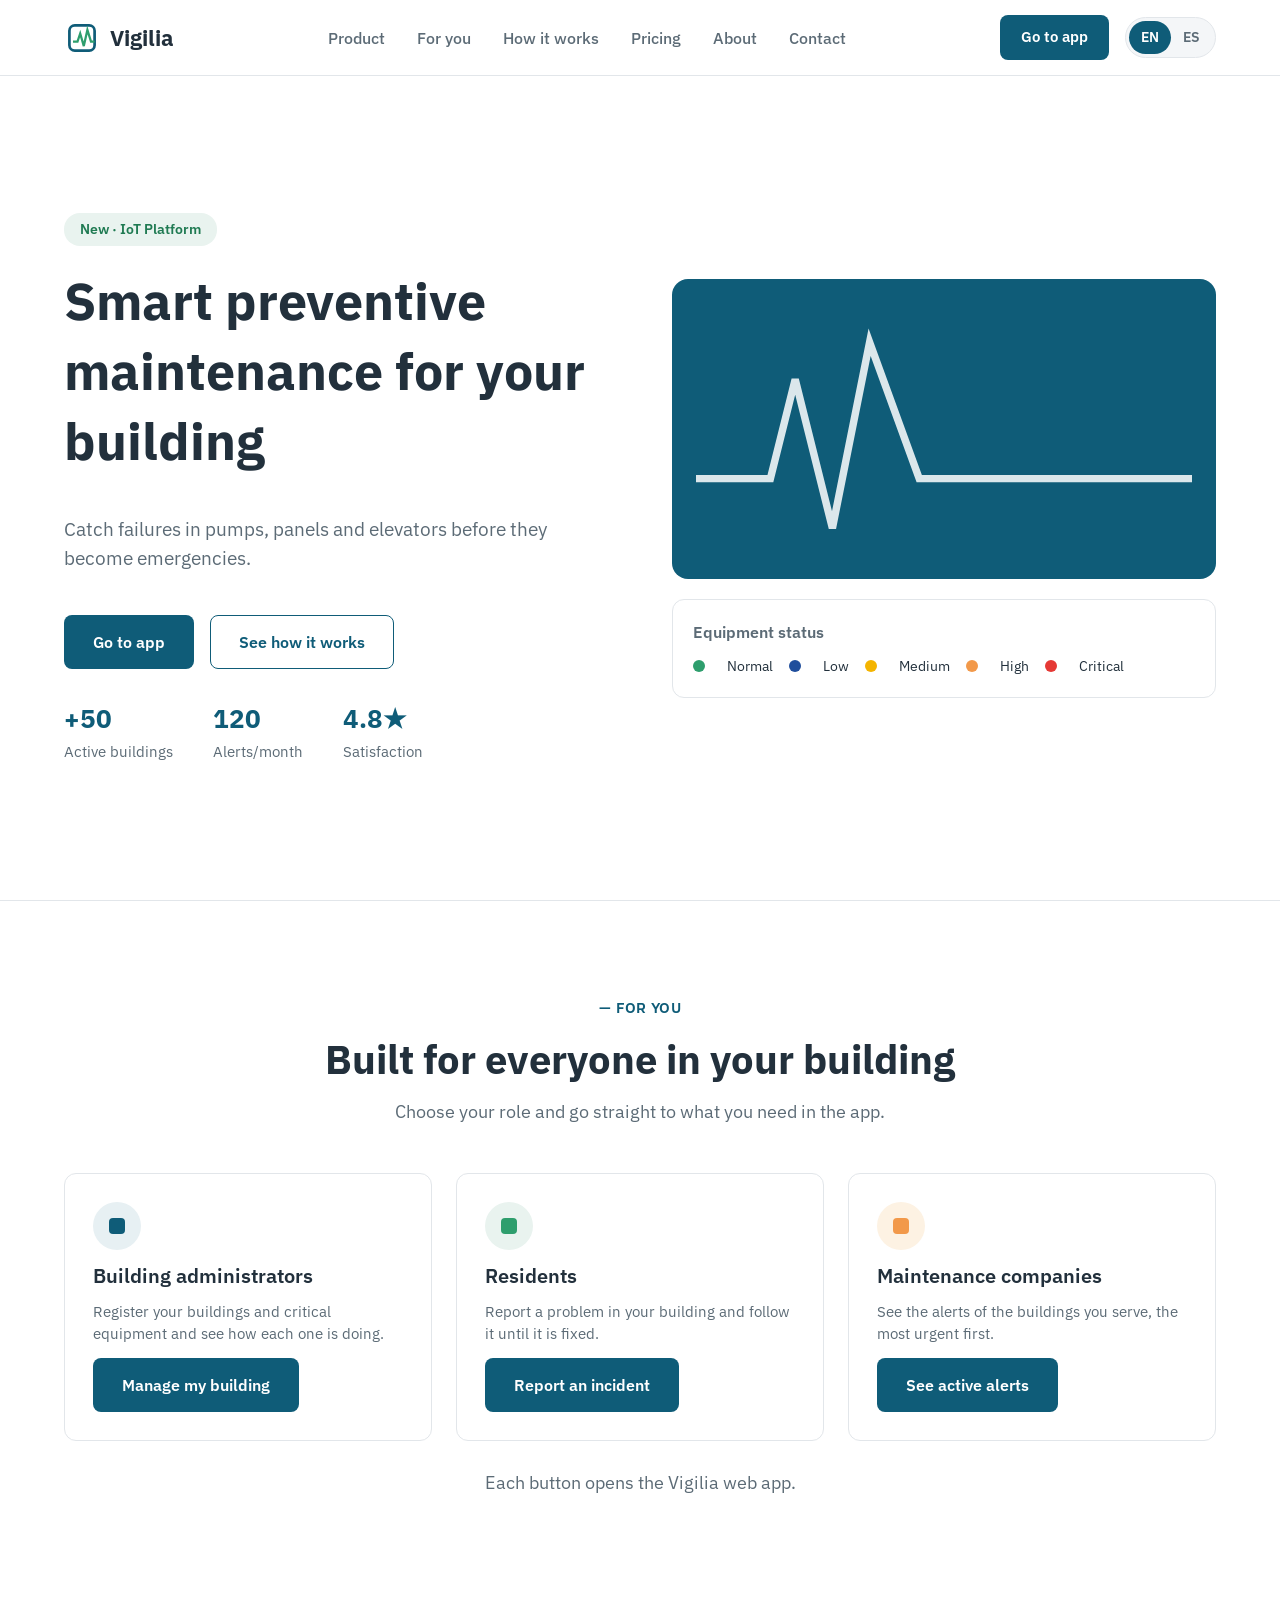
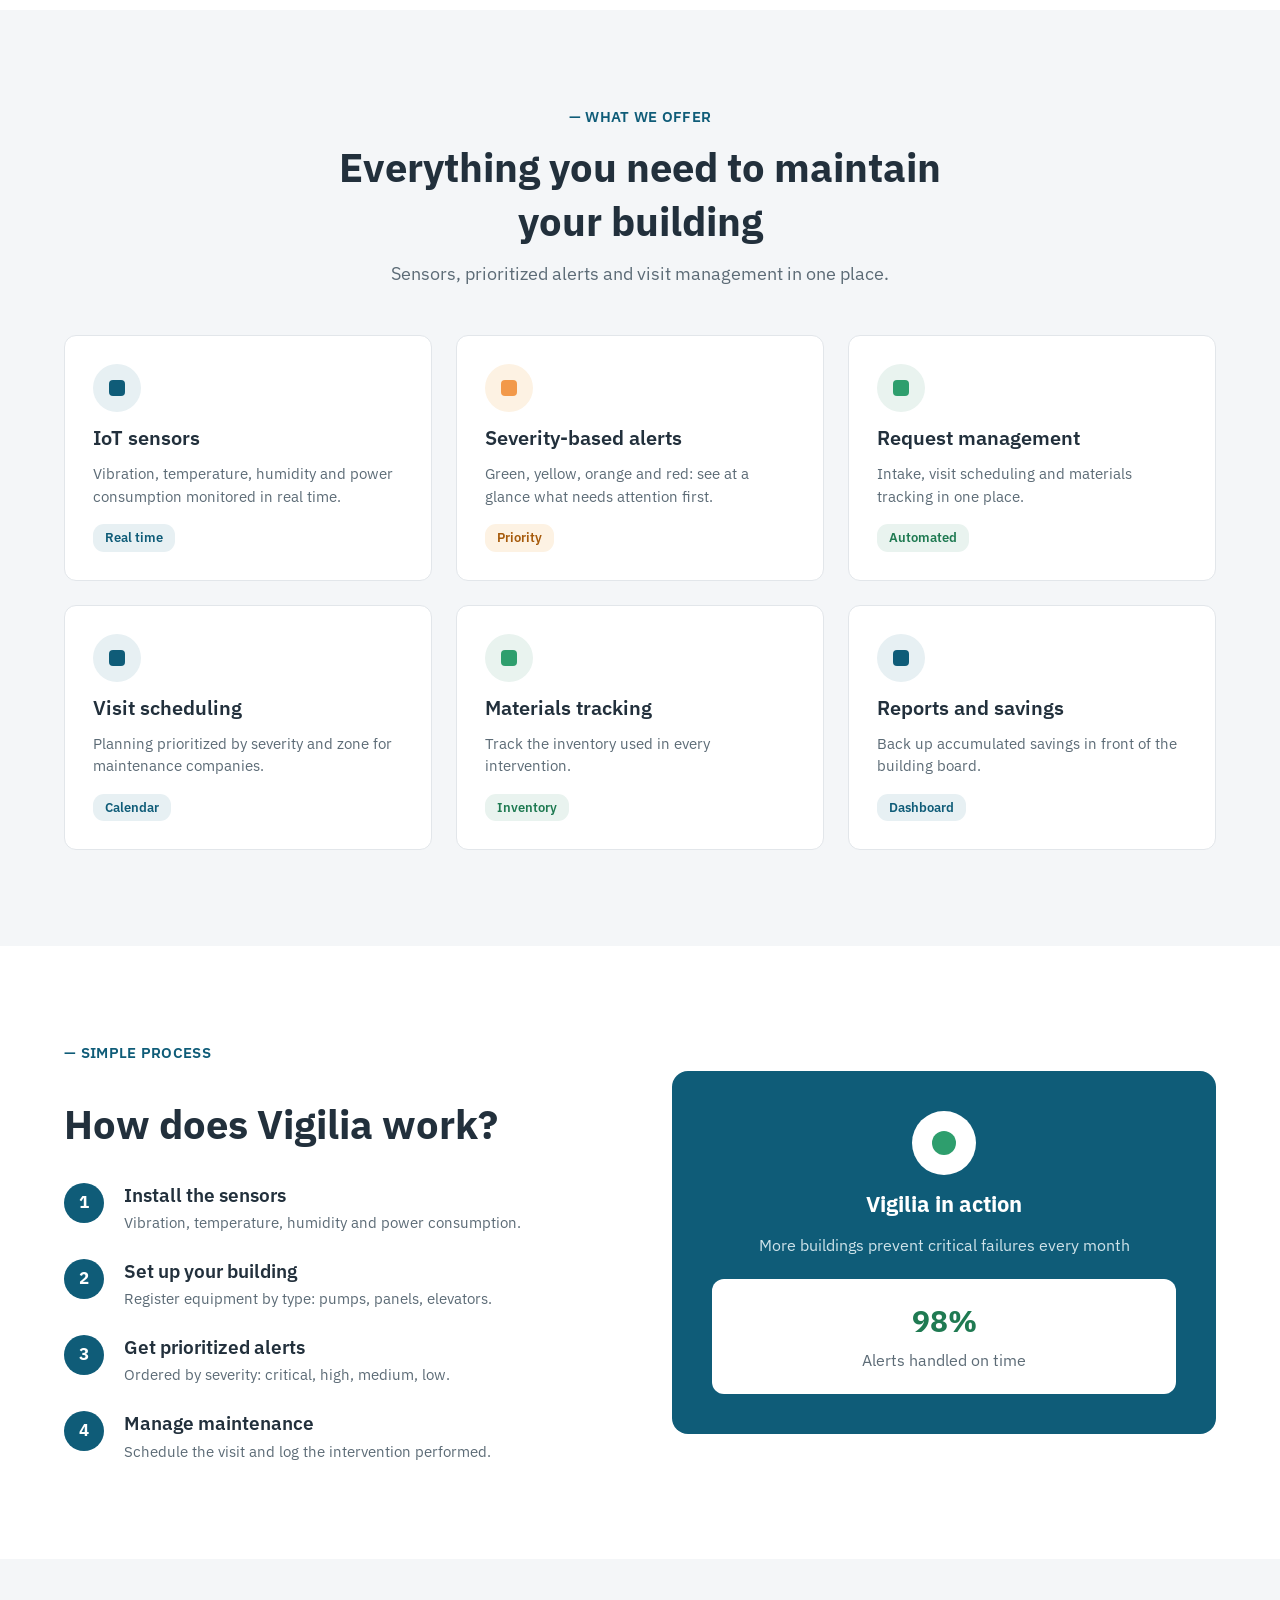
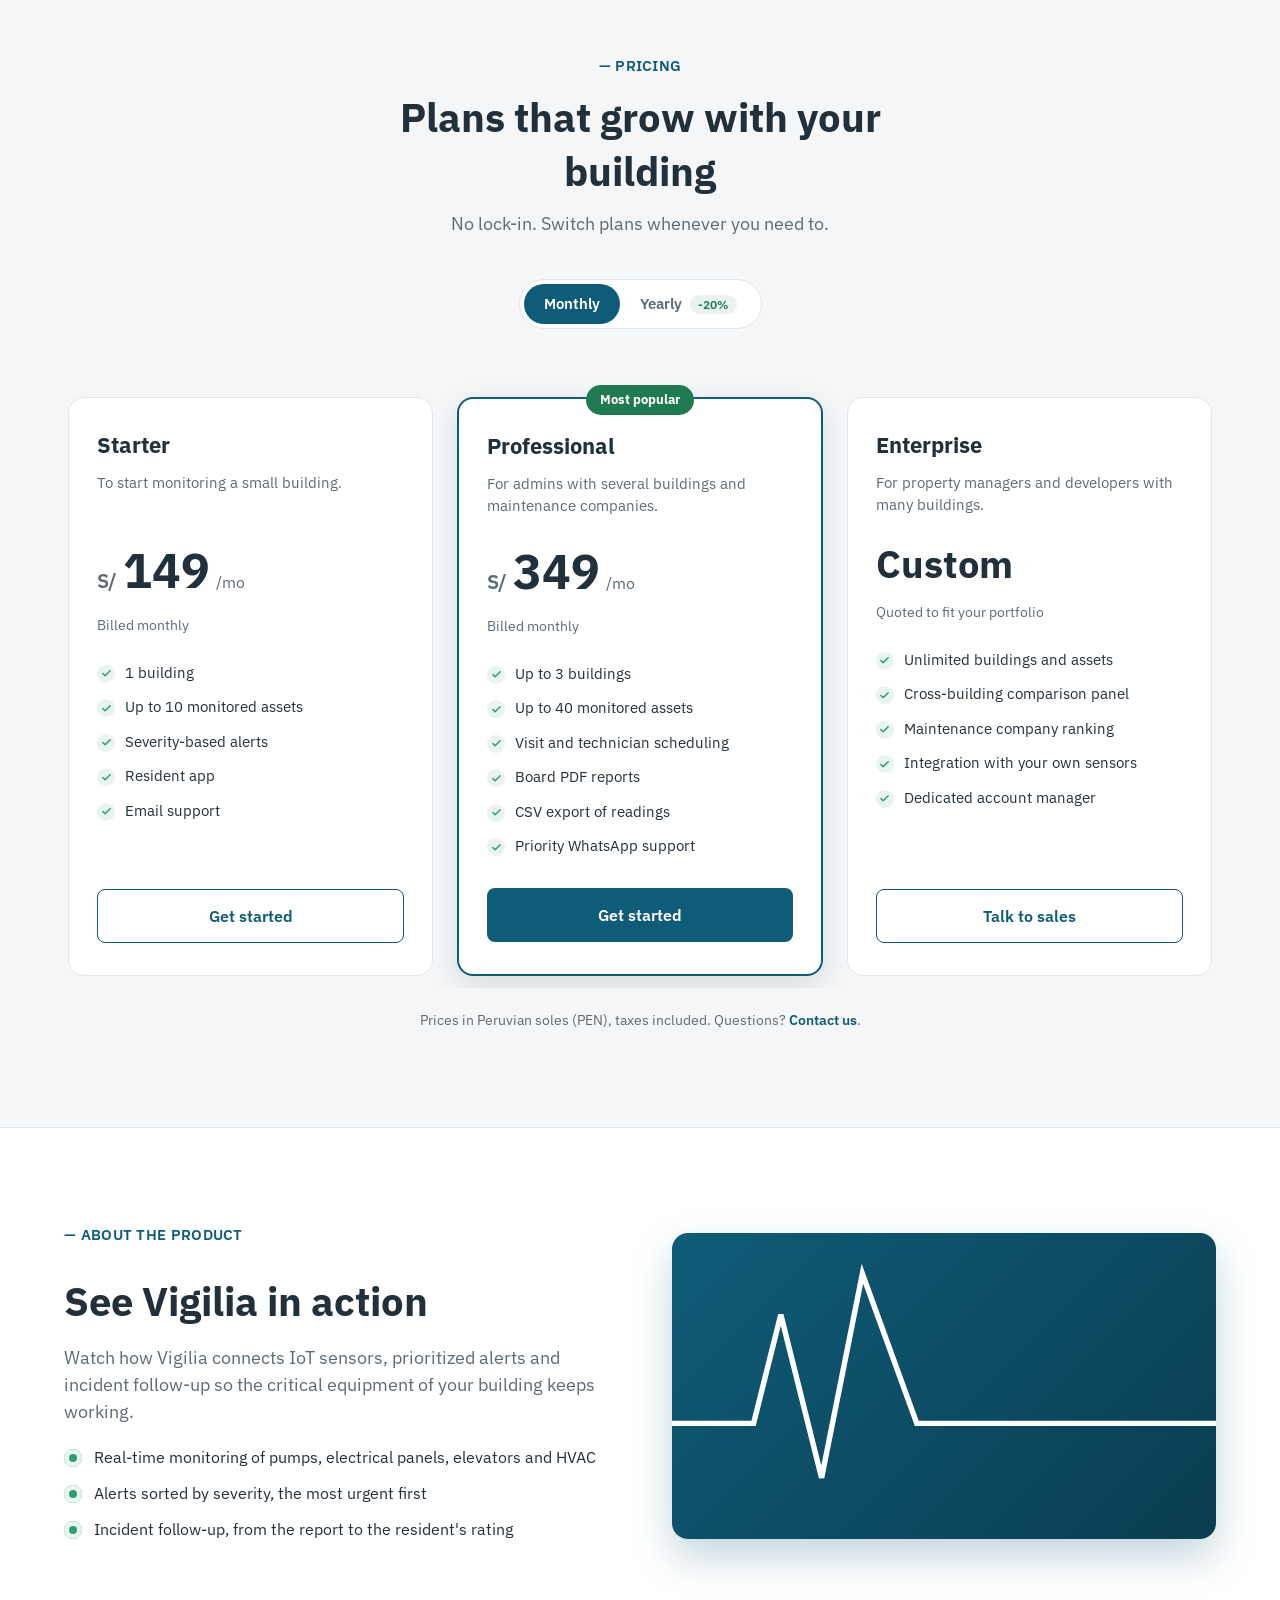
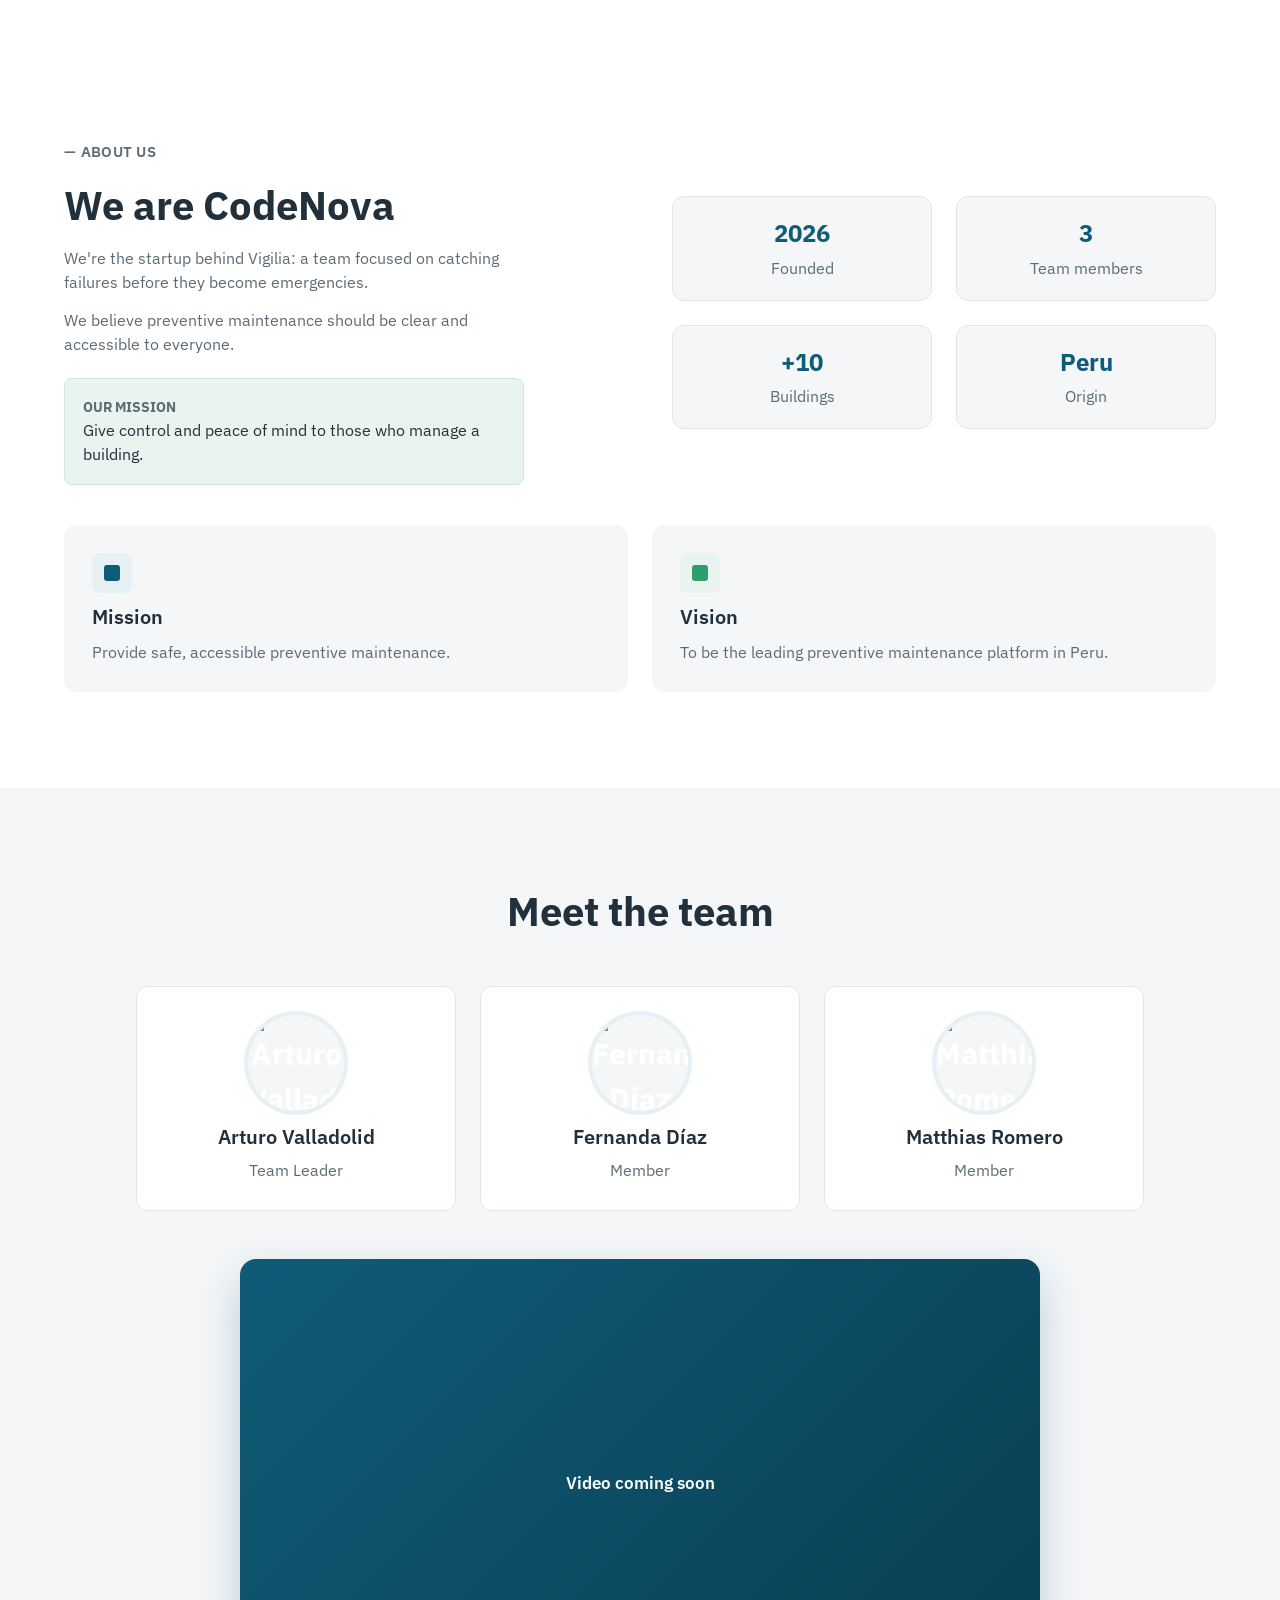
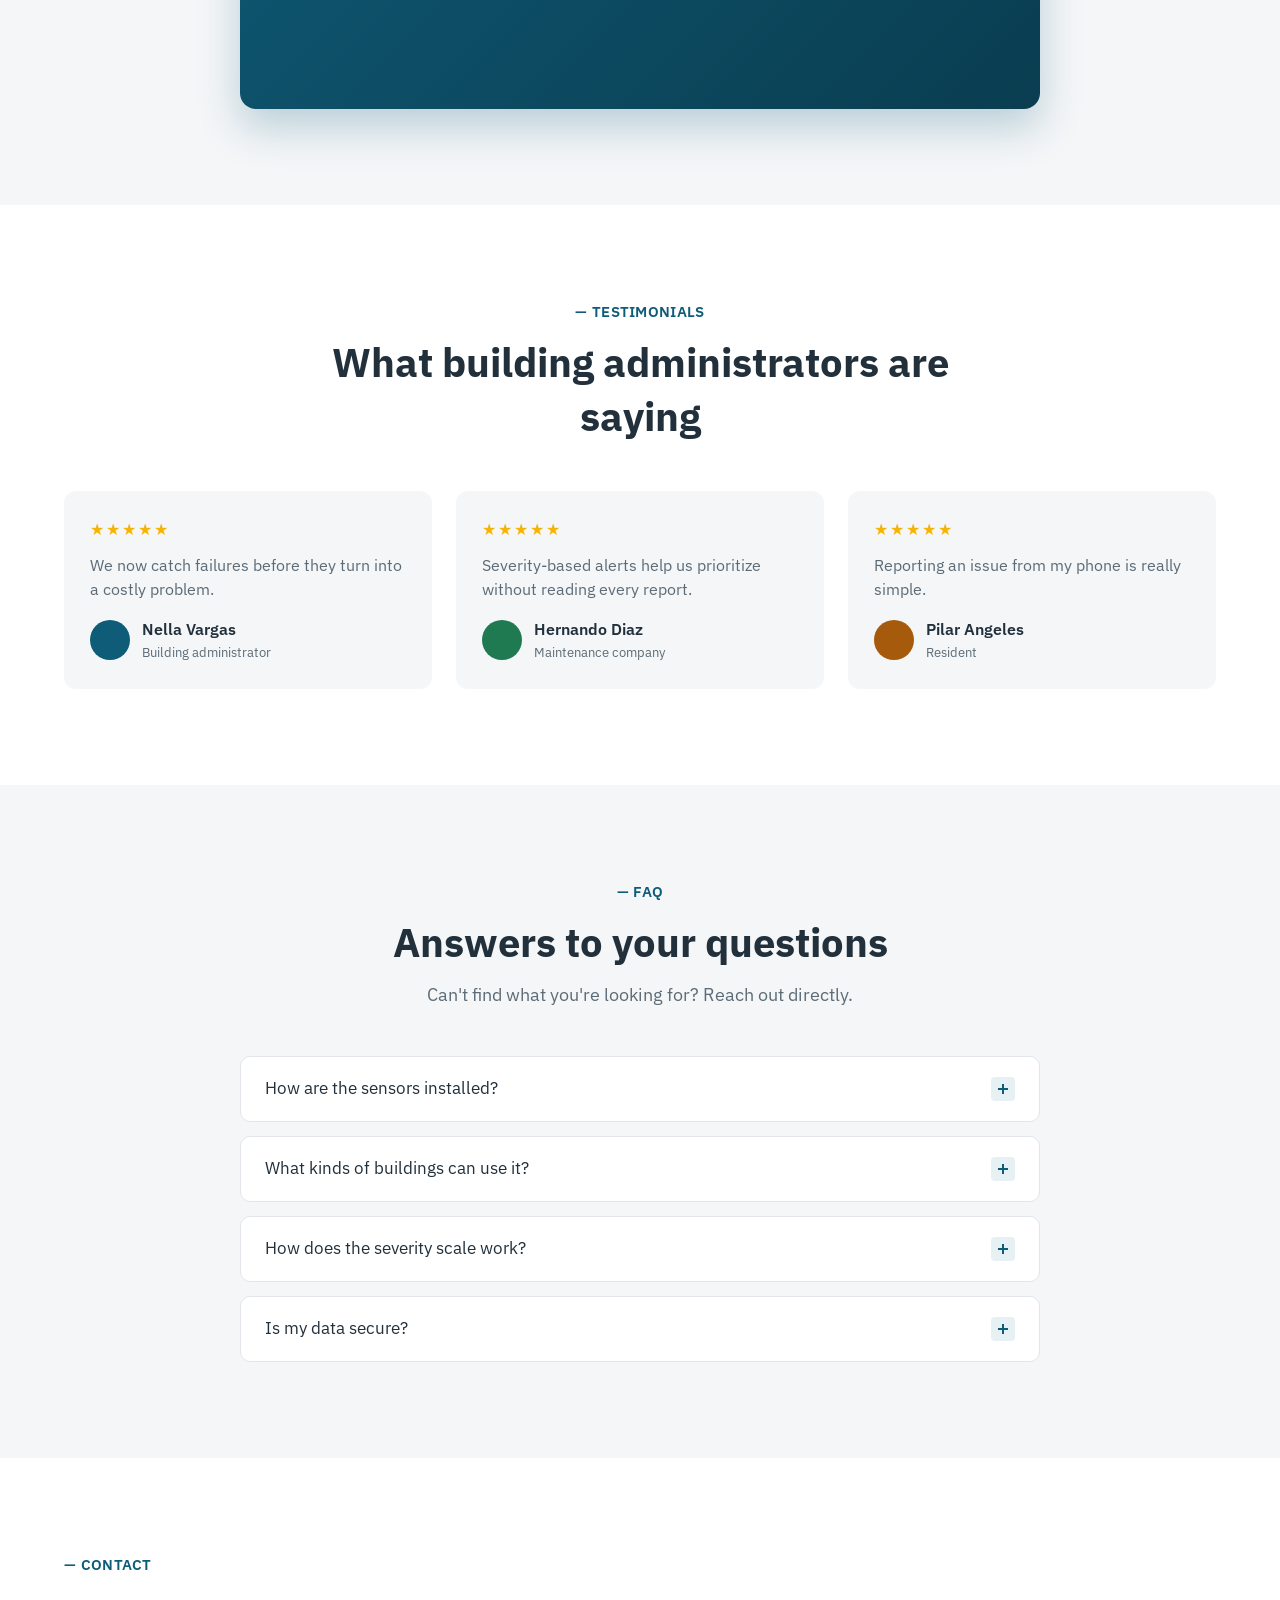
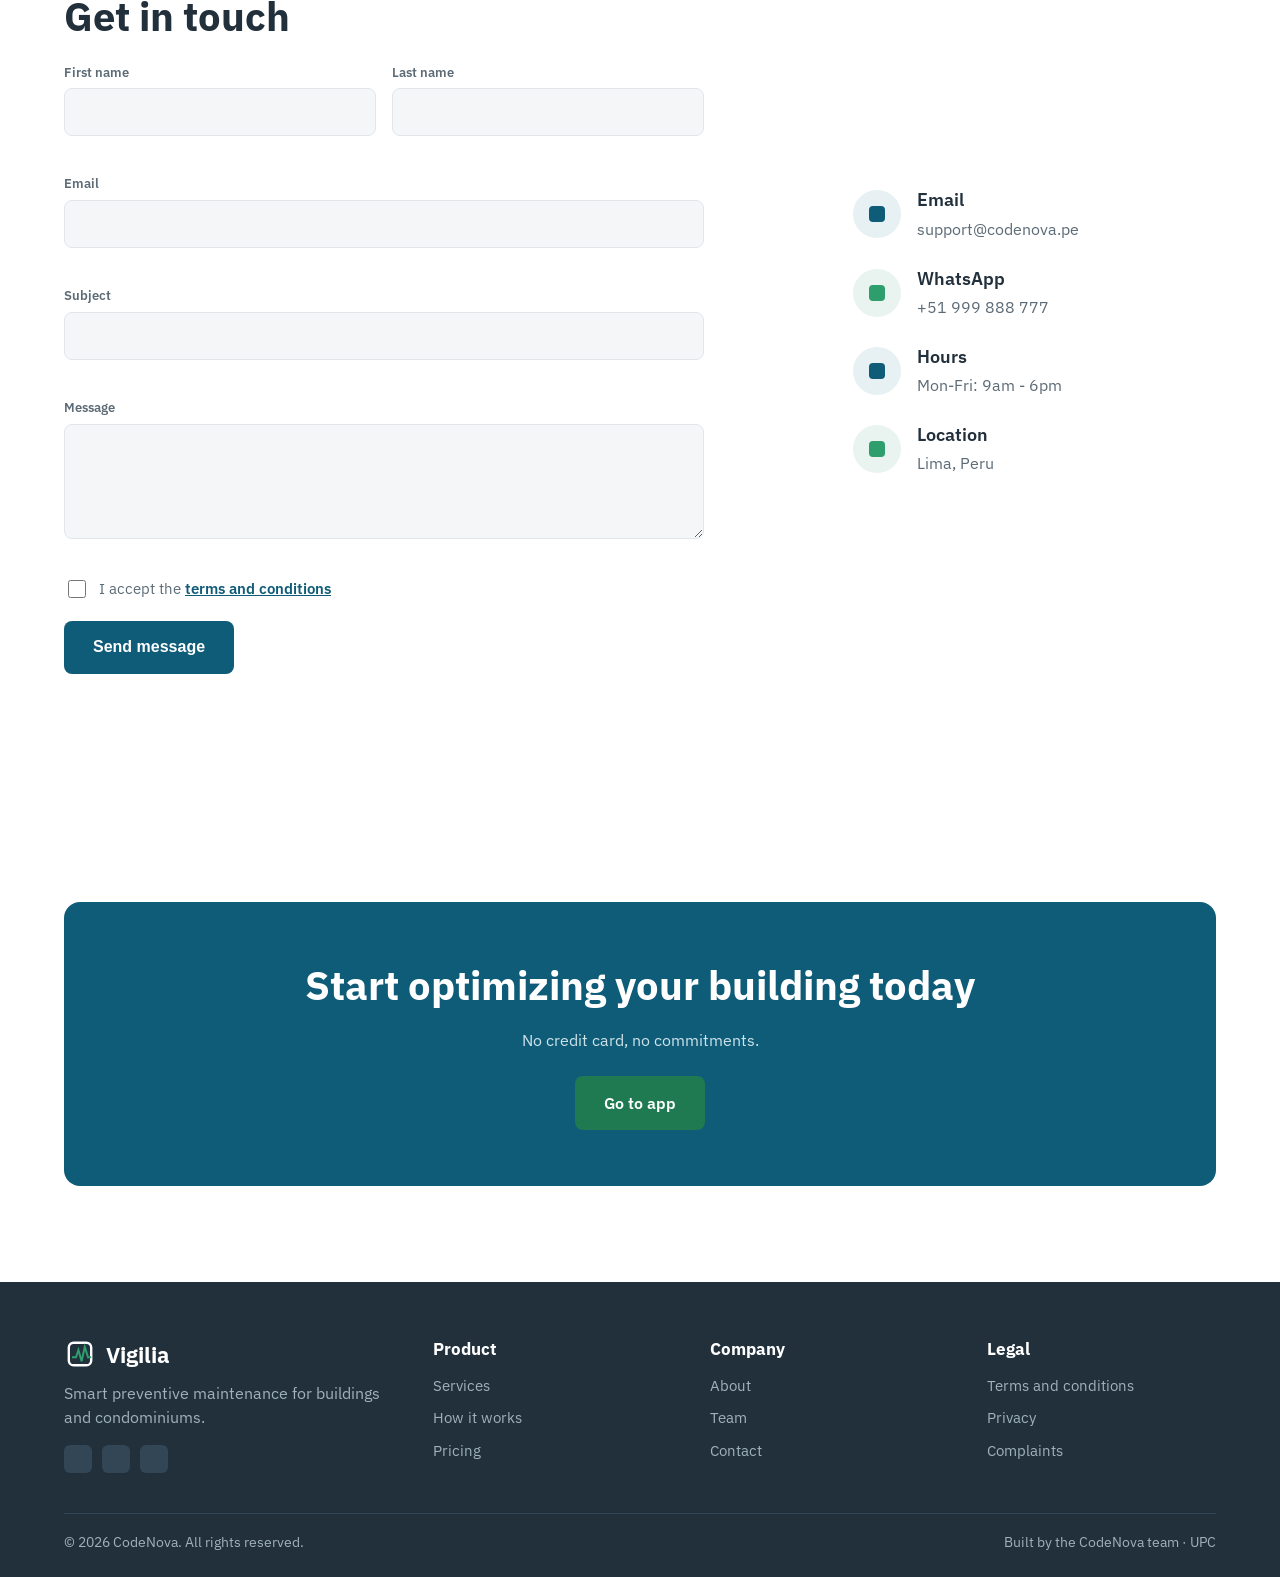
==== commit 8c72b900: "fix(landing): restore privacy policy dialog and devices copy" ====
--- a/index.html
+++ b/index.html
@@ -10,7 +10,7 @@
 <meta property="og:title" content="Vigilia — Smart Preventive Maintenance">
 <meta property="og:description" content="An IoT preventive maintenance platform for buildings and condominiums. Catch failures in pumps, panels and elevators before they become emergencies.">
 <meta property="og:type" content="website">
-<meta property="og:url" content="https://code-nova-1asi0729.github.io/landing-page/">
+  <meta property="og:url" content="https://code-nova-1asi0729.github.io/Website/">
 <link rel="icon" href="data:image/svg+xml,%3Csvg xmlns='http://www.w3.org/2000/svg' viewBox='0 0 40 40'%3E%3Crect x='6' y='6' width='28' height='28' rx='6' fill='none' stroke='%230F5C78' stroke-width='3'/%3E%3Cpolyline points='10,24 15,24 18,15 22,29 26,11 30,24 34,24' fill='none' stroke='%232E9E6D' stroke-width='2.5'/%3E%3C/svg%3E">
 <link rel="preconnect" href="https://fonts.googleapis.com">
 <link rel="preconnect" href="https://fonts.gstatic.com" crossorigin>
@@ -31,6 +31,7 @@
 
     <nav class="main-nav" id="main-nav">
       <a href="#features" data-i18n="nav.product">Product</a>
+      <a href="#segments" data-i18n="nav.for-you">For you</a>
       <a href="#how-it-works" data-i18n="nav.how-it-works">How it works</a>
       <a href="#pricing" data-i18n="nav.pricing">Pricing</a>
       <a href="#about" data-i18n="nav.about">About</a>
@@ -103,6 +104,40 @@
     </div>
   </section>
 
+  <!-- SEGMENTS -->
+  <section class="section section-segments" id="segments">
+    <div class="container">
+      <div class="section-heading">
+        <p class="eyebrow" data-i18n="segments.eyebrow">— FOR YOU</p>
+        <h2 data-i18n="segments.title">Built for everyone in your building</h2>
+        <p class="section-sub" data-i18n="segments.sub">Choose your role and go straight to what you need in the app.</p>
+      </div>
+
+      <div class="grid grid-3">
+        <div class="card segment-card">
+          <div class="icon-badge icon-blue"></div>
+          <h3 data-i18n="segments.admin">Building administrators</h3>
+          <p data-i18n="segments.admin-text">Register your buildings and critical equipment and see how each one is doing.</p>
+          <a href="https://vigilia-frontend.vercel.app/asset-monitoring/buildings" class="btn btn-primary" aria-label="Manage my building in the Vigilia app" data-i18n="segments.admin-cta" data-i18n-attr="aria-label:segments.admin-label">Manage my building</a>
+        </div>
+        <div class="card segment-card">
+          <div class="icon-badge icon-green"></div>
+          <h3 data-i18n="segments.resident">Residents</h3>
+          <p data-i18n="segments.resident-text">Report a problem in your building and follow it until it is fixed.</p>
+          <a href="https://vigilia-frontend.vercel.app/incidents/new" class="btn btn-primary" aria-label="Report an incident in the Vigilia app" data-i18n="segments.resident-cta" data-i18n-attr="aria-label:segments.resident-label">Report an incident</a>
+        </div>
+        <div class="card segment-card">
+          <div class="icon-badge icon-orange"></div>
+          <h3 data-i18n="segments.maintenance">Maintenance companies</h3>
+          <p data-i18n="segments.maintenance-text">See the alerts of the buildings you serve, the most urgent first.</p>
+          <a href="https://vigilia-frontend.vercel.app/asset-monitoring/alerts" class="btn btn-primary" aria-label="See active alerts in the Vigilia app" data-i18n="segments.maintenance-cta" data-i18n-attr="aria-label:segments.maintenance-label">See active alerts</a>
+        </div>
+      </div>
+
+      <p class="section-sub segments-note" data-i18n="segments.opens-app">Each button opens the Vigilia web app.</p>
+    </div>
+  </section>
+
   <!-- FEATURES -->
   <section class="section section-alt" id="features">
     <div class="container">
@@ -201,38 +236,6 @@
             <h3>98%</h3>
             <p data-i18n="how.on-time">Alerts handled on time</p>
           </div>
-        </div>
-      </div>
-    </div>
-  </section>
-
-  <!-- SEGMENTS -->
-  <section class="section section-segments" id="segments">
-    <div class="container">
-      <div class="section-heading">
-        <p class="eyebrow" data-i18n="segments.eyebrow">— FOR YOU</p>
-        <h2 data-i18n="segments.title">Built for everyone in your building</h2>
-        <p class="section-sub" data-i18n="segments.sub">Choose your role and go straight to what you need in the app.</p>
-      </div>
-
-      <div class="grid grid-3">
-        <div class="card segment-card">
-          <div class="icon-badge icon-blue"></div>
-          <h3 data-i18n="segments.admin">Building administrators</h3>
-          <p data-i18n="segments.admin-text">Register your buildings and critical equipment and see how each one is doing.</p>
-          <a href="https://vigilia-frontend.vercel.app/asset-monitoring/buildings" class="btn btn-primary" aria-label="Manage my building in the Vigilia app" data-i18n="segments.admin-cta" data-i18n-attr="aria-label:segments.admin-label">Manage my building</a>
-        </div>
-        <div class="card segment-card">
-          <div class="icon-badge icon-green"></div>
-          <h3 data-i18n="segments.resident">Residents</h3>
-          <p data-i18n="segments.resident-text">Report a problem in your building and follow it until it is fixed.</p>
-          <a href="https://vigilia-frontend.vercel.app/incidents/new" class="btn btn-primary" aria-label="Report an incident in the Vigilia app" data-i18n="segments.resident-cta" data-i18n-attr="aria-label:segments.resident-label">Report an incident</a>
-        </div>
-        <div class="card segment-card">
-          <div class="icon-badge icon-orange"></div>
-          <h3 data-i18n="segments.maintenance">Maintenance companies</h3>
-          <p data-i18n="segments.maintenance-text">See the alerts of the buildings you serve, the most urgent first.</p>
-          <a href="https://vigilia-frontend.vercel.app/asset-monitoring/alerts" class="btn btn-primary" aria-label="See active alerts in the Vigilia app" data-i18n="segments.maintenance-cta" data-i18n-attr="aria-label:segments.maintenance-label">See active alerts</a>
         </div>
       </div>
     </div>
@@ -663,7 +666,7 @@
         <h3 data-i18n="footer.legal">Legal</h3>
         <a href="#terms" data-open-terms data-i18n="footer.terms">Terms and conditions</a>
         <a href="#" data-i18n="footer.privacy">Privacy</a>
-        <a href="#" data-i18n="footer.complaints">Complaints</a>
+        <a href="#complaints" data-open-complaints data-i18n="footer.complaints">Complaints</a>
       </div>
     </div>
 
@@ -685,6 +688,47 @@
   </div>
 </dialog>
 
+<dialog class="terms-dialog" id="complaints-dialog" aria-labelledby="complaints-title">
+  <div class="terms-header">
+    <h2 id="complaints-title" data-i18n="complaints.title">Complaints book</h2>
+    <button type="button" class="terms-close" data-close-complaints aria-label="Close" data-i18n-attr="aria-label:complaints.close">&times;</button>
+  </div>
+  <div class="terms-body">
+    <form id="complaints-form" novalidate>
+      <div class="form-field">
+        <label for="complaint-fullname" data-i18n="complaints.fullname">Full name</label>
+        <input type="text" id="complaint-fullname" name="fullname" required>
+        <span class="field-error"></span>
+      </div>
+
+      <div class="form-field">
+        <label for="complaint-email" data-i18n="complaints.email">Email</label>
+        <input type="email" id="complaint-email" name="email" required>
+        <span class="field-error"></span>
+      </div>
+
+      <div class="form-field">
+        <label for="complaint-kind" data-i18n="complaints.kind">Type</label>
+        <select id="complaint-kind" name="kind">
+          <option value="claim" data-i18n="complaints.claim">Claim (you are not satisfied with the service)</option>
+          <option value="complaint" data-i18n="complaints.complaint">Complaint (you are not satisfied with the attention)</option>
+        </select>
+      </div>
+
+      <div class="form-field">
+        <label for="complaint-detail" data-i18n="complaints.detail">Detail</label>
+        <textarea id="complaint-detail" name="detail" rows="4" required></textarea>
+        <span class="field-error"></span>
+      </div>
+
+      <p class="form-feedback" id="complaints-feedback" role="status" aria-live="polite"></p>
+    </form>
+  </div>
+  <div class="terms-footer">
+    <button type="submit" form="complaints-form" class="btn btn-primary" data-i18n="complaints.send">Send</button>
+  </div>
+</dialog>
+
 <script src="js/i18n.js"></script>
 <script src="js/script.js"></script>
 <script src="js/landing-extras.js"></script>
--- a/css/style.css
+++ b/css/style.css
@@ -315,6 +315,7 @@
 
 /* Segments */
 .section-segments { border-top: 1px solid var(--color-border); }
+.segments-note { text-align: center; margin-top: 28px; }
 .segment-card .btn { margin-top: auto; align-self: flex-start; }
 
 .how-visual { flex: 1; display: flex; align-items: center; justify-content: center; }
@@ -519,7 +520,7 @@
   color: var(--color-text-muted);
   font-weight: 600;
 }
-.form-field input, .form-field textarea {
+.form-field input, .form-field textarea, .form-field select {
   font-family: var(--font-main);
   font-size: 16px;
   padding: 12px 14px;
@@ -529,7 +530,7 @@
   color: var(--color-dark);
   resize: vertical;
 }
-.form-field input:focus, .form-field textarea:focus {
+.form-field input:focus, .form-field textarea:focus, .form-field select:focus {
   outline: none;
   border-color: var(--color-primary);
   background: #fff;
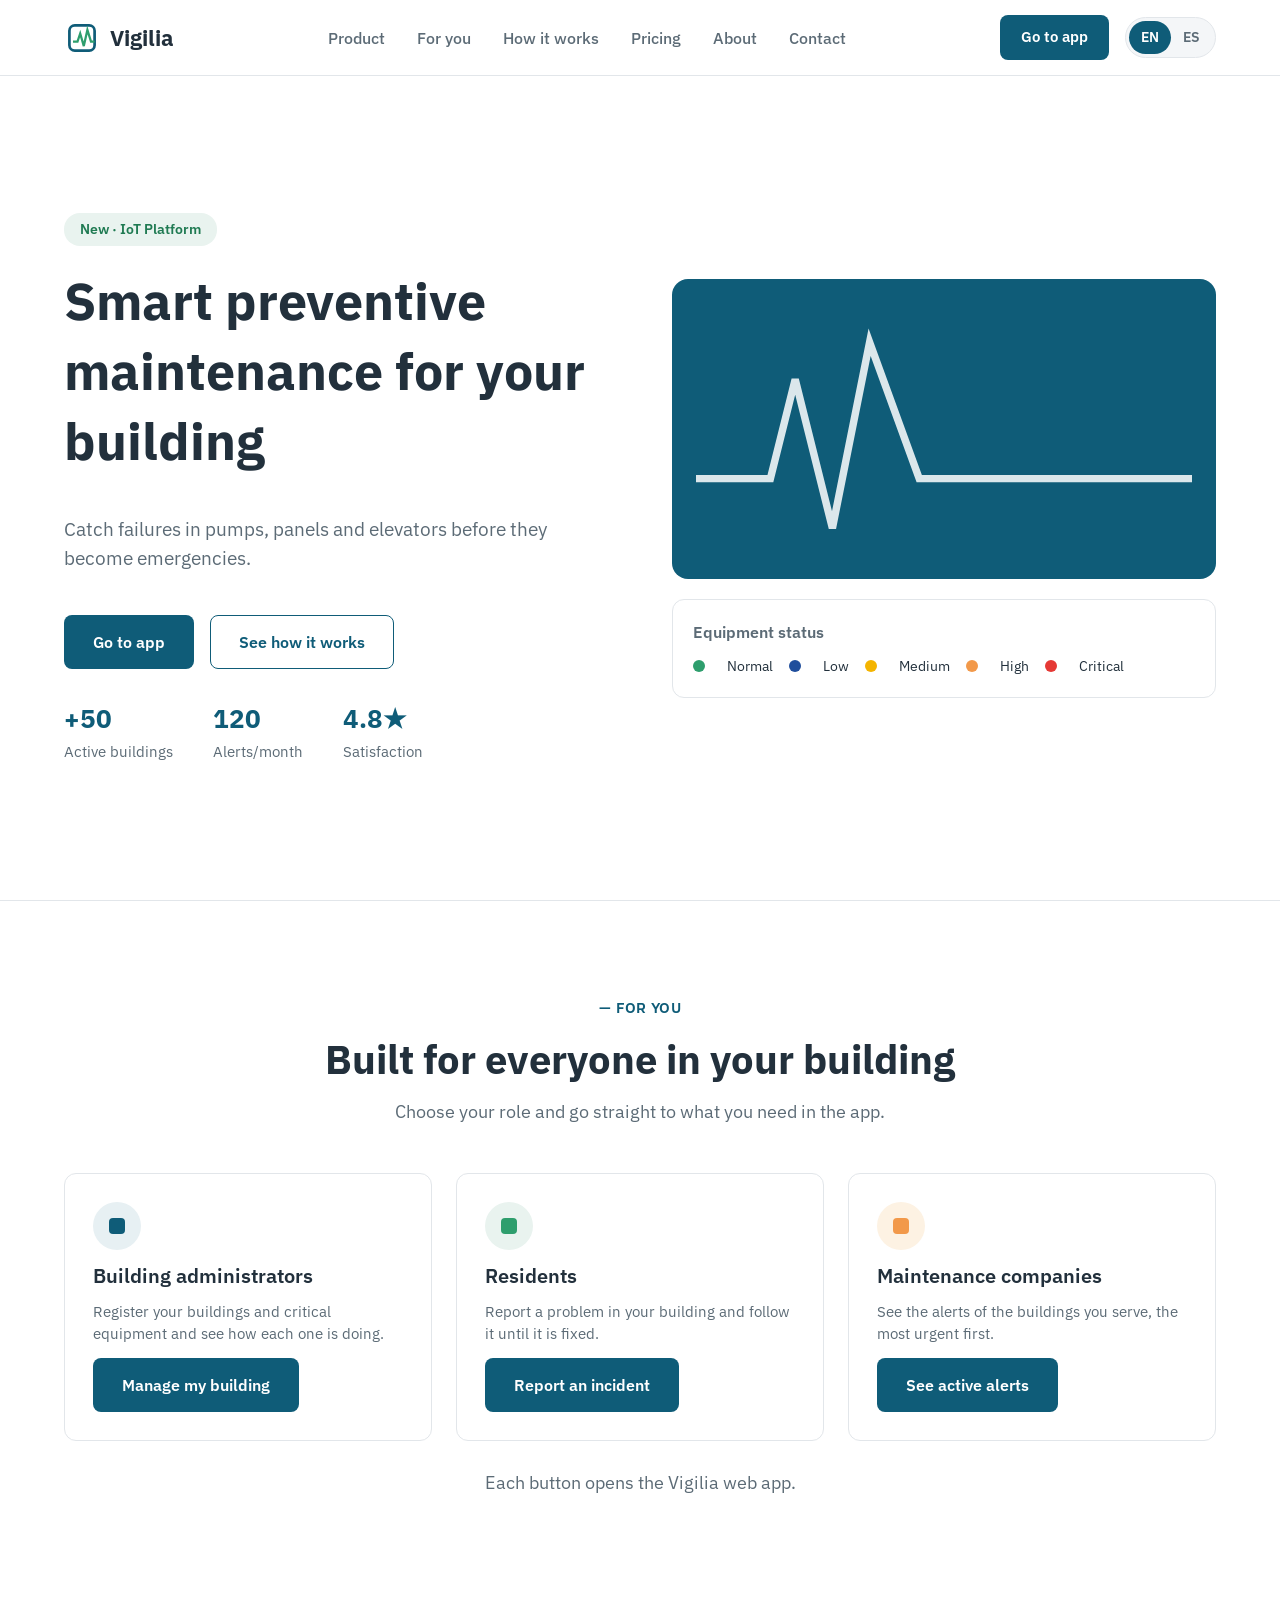
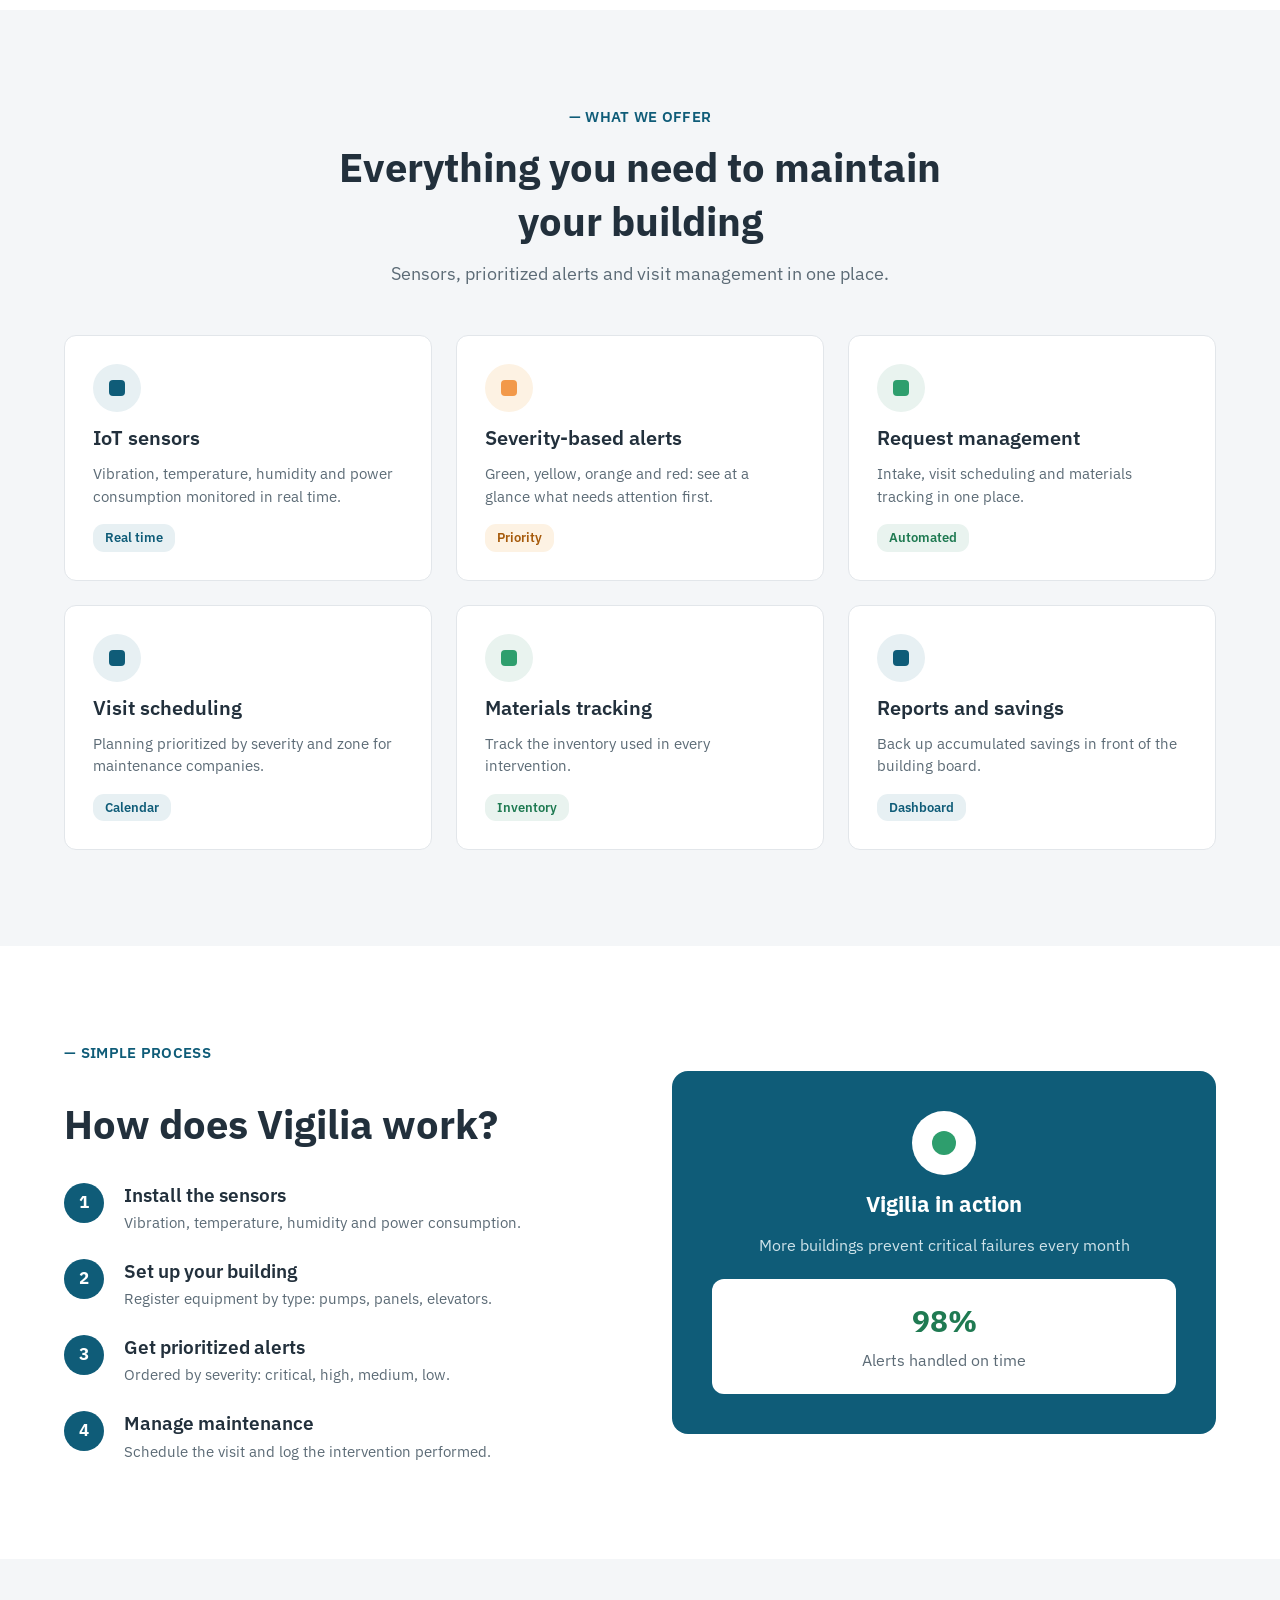
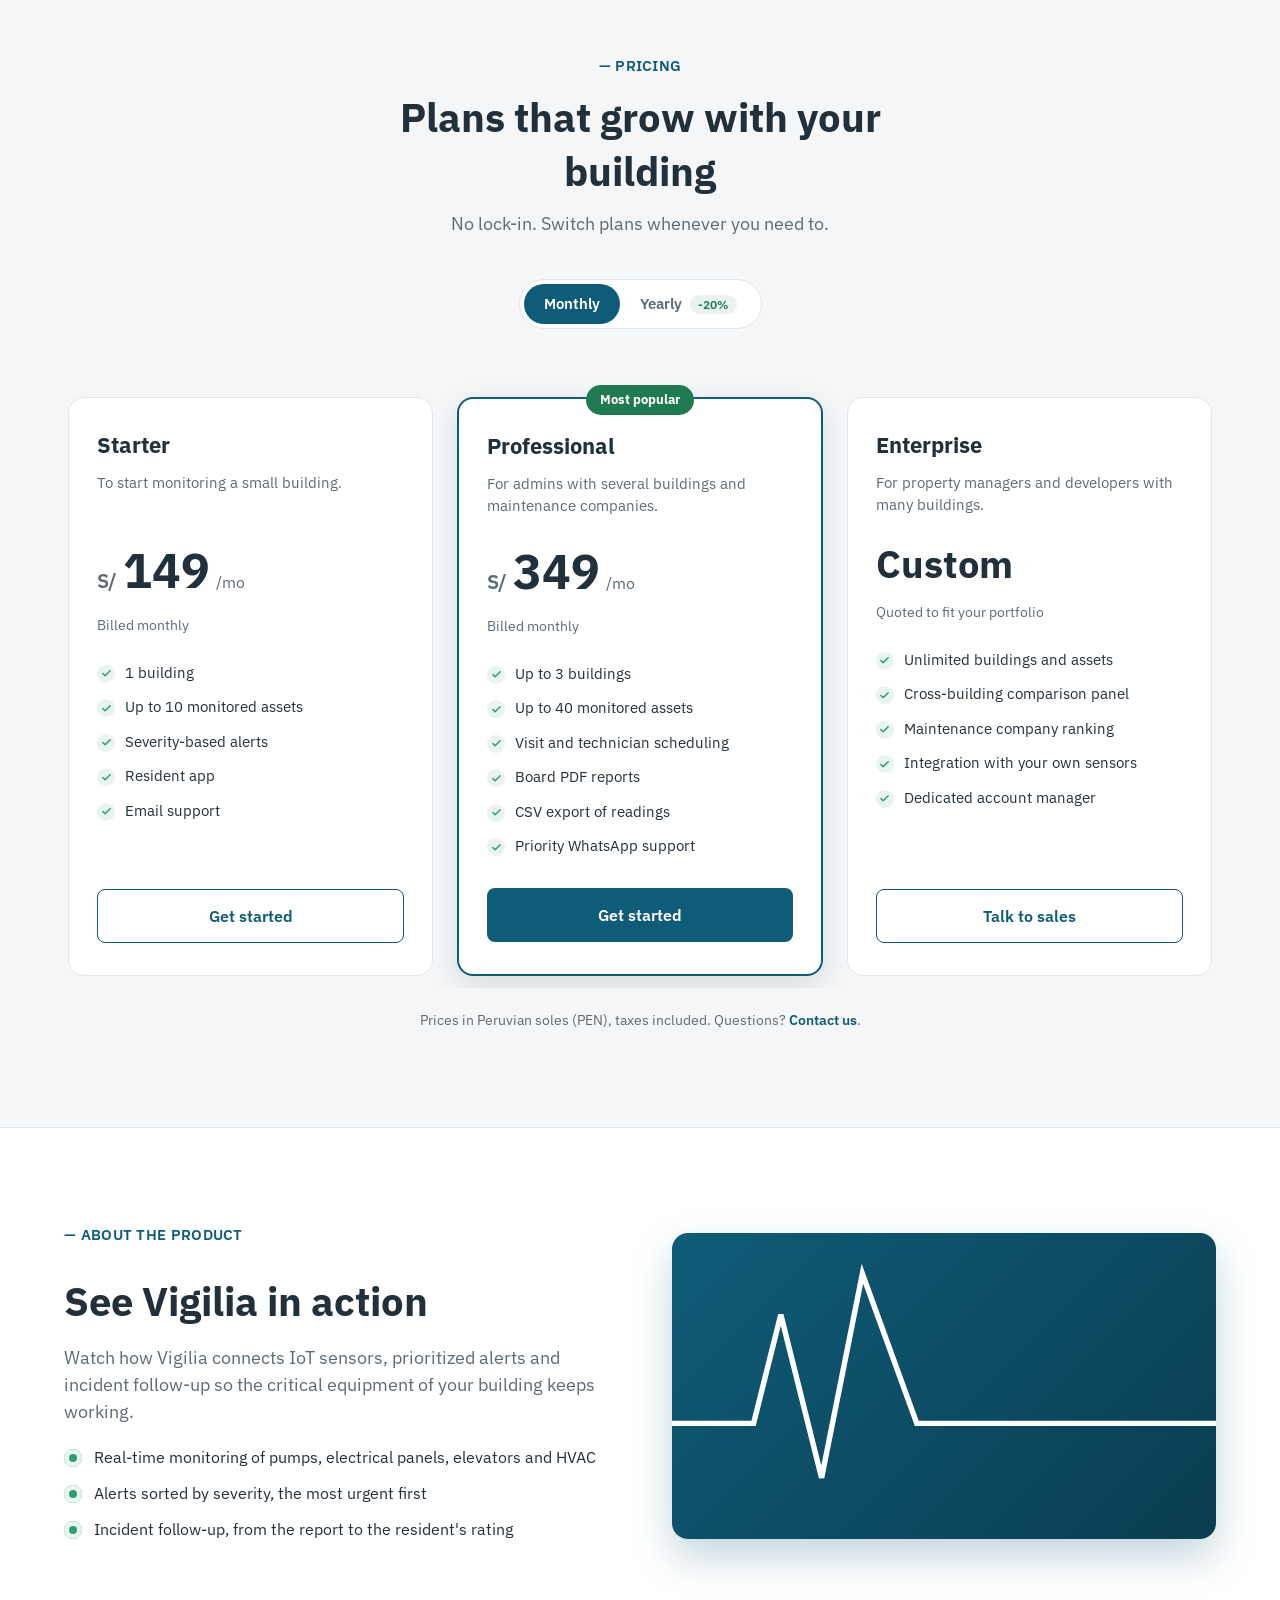
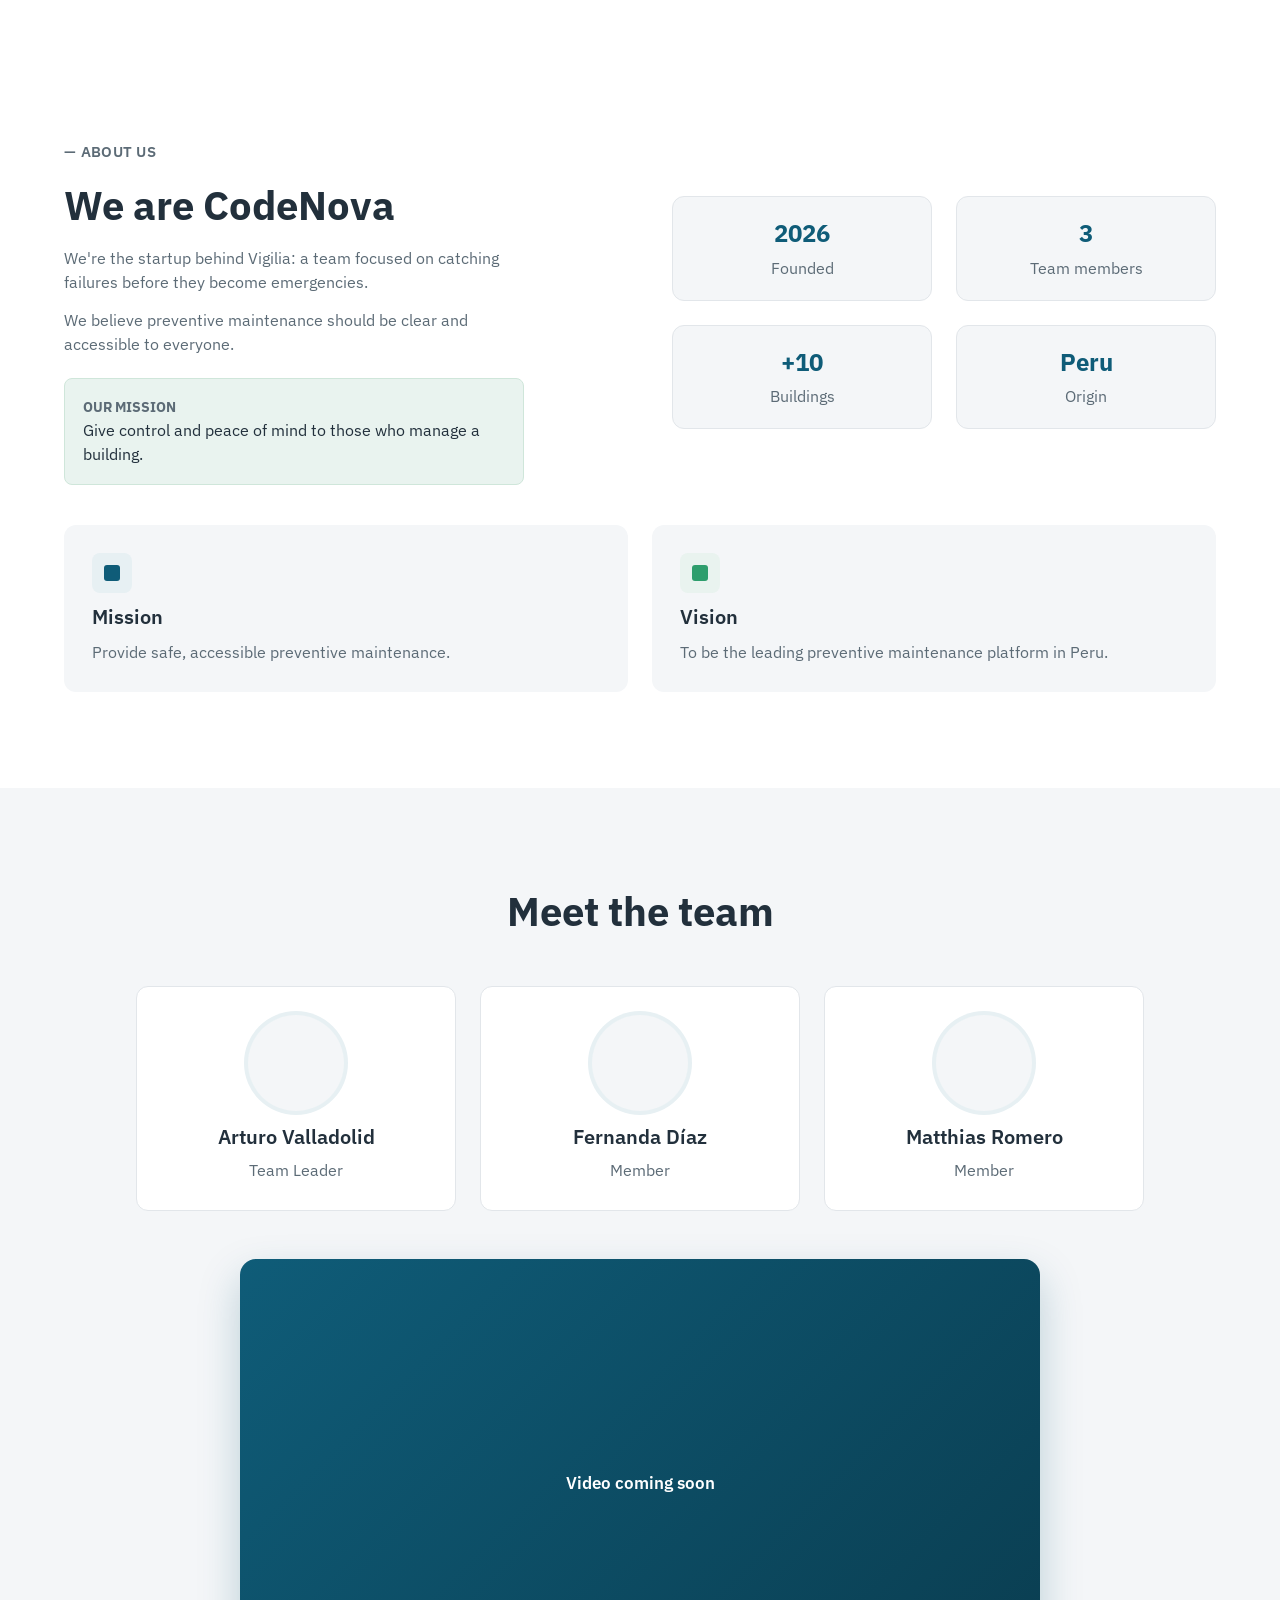
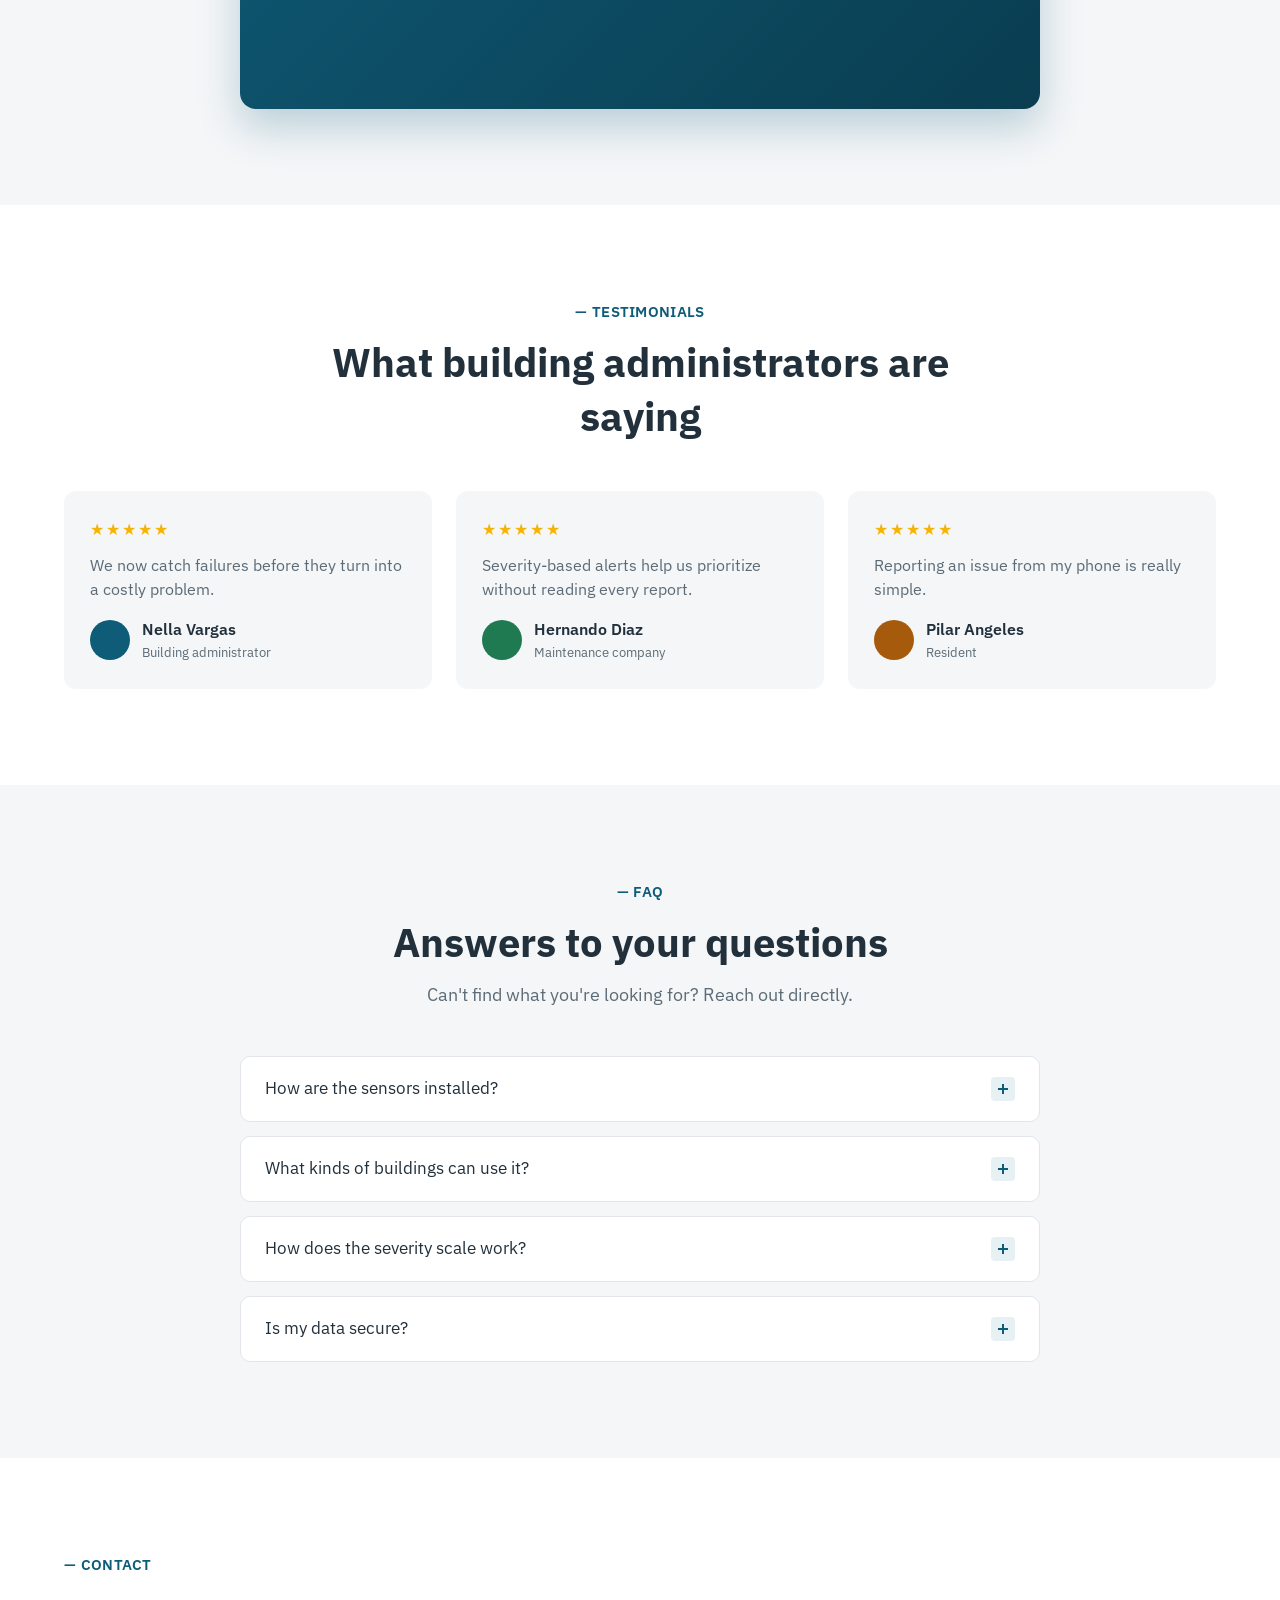
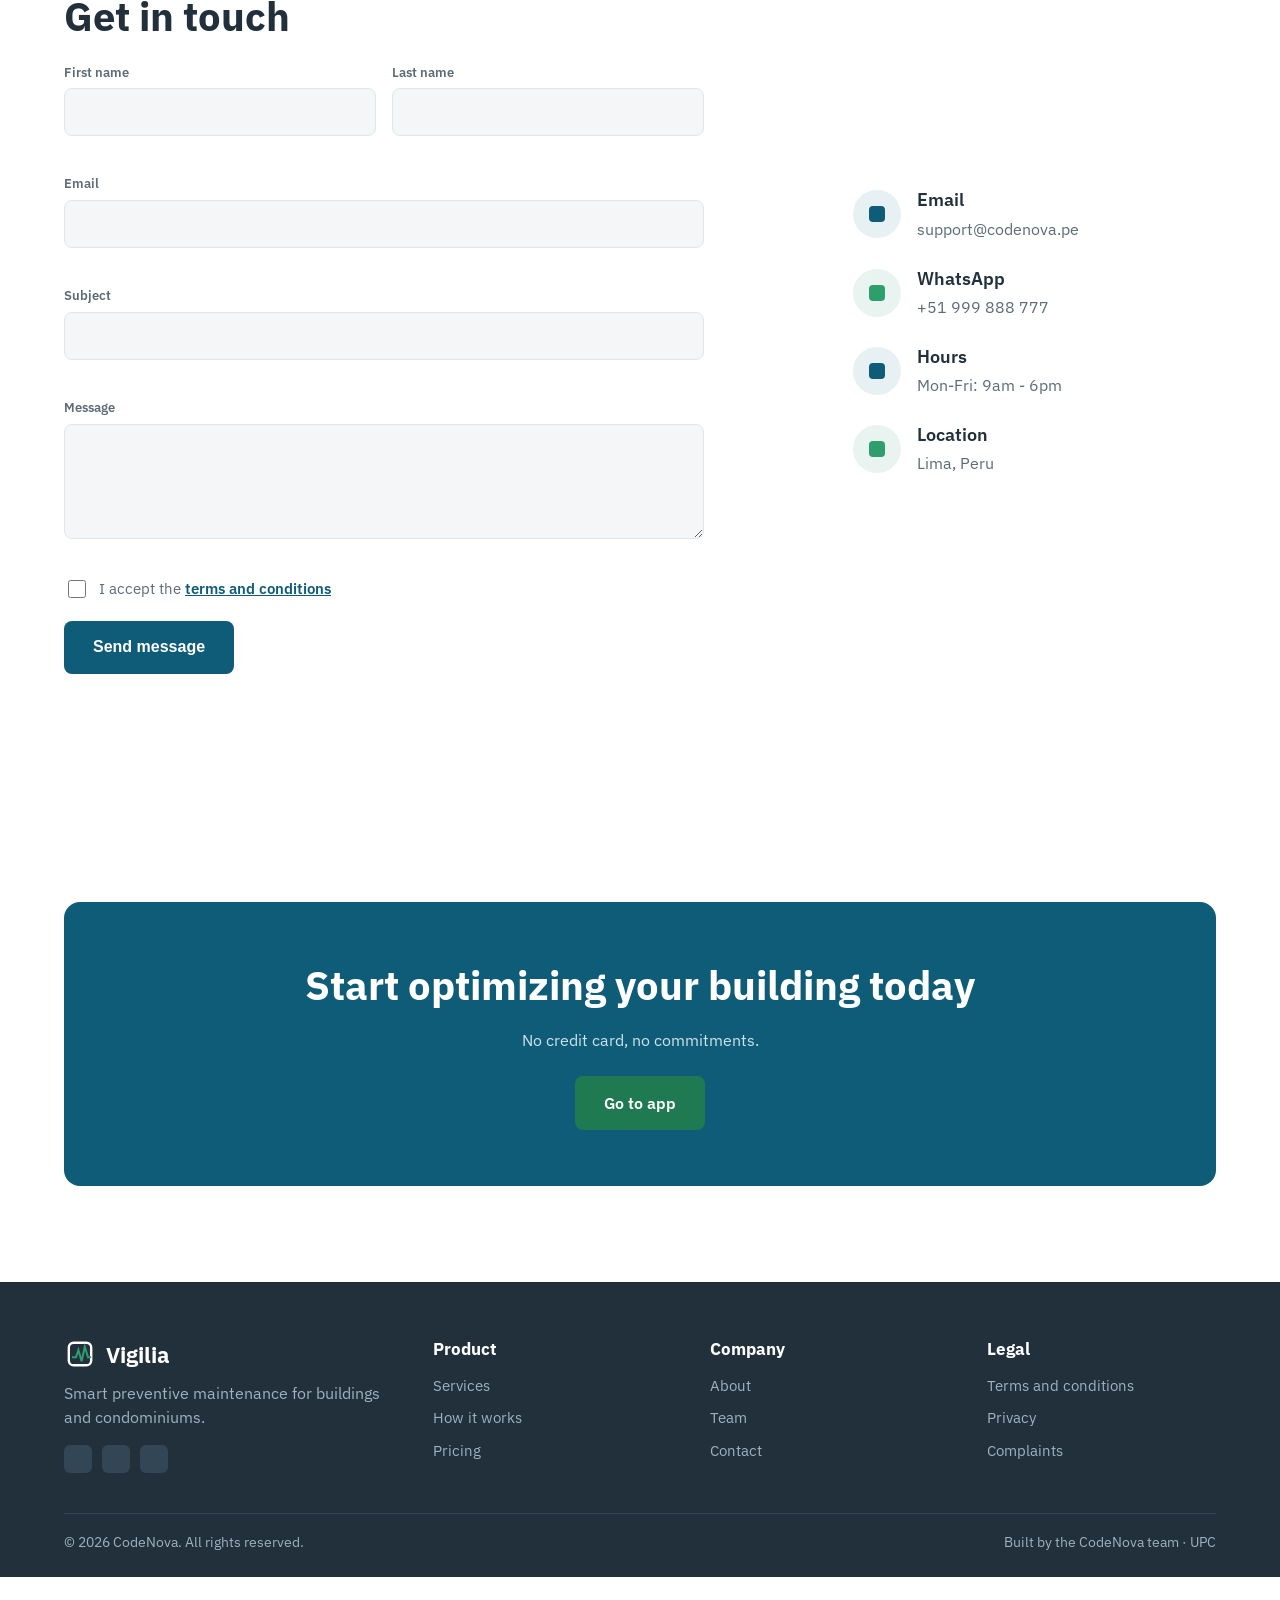
==== commit 00d0c0b4: "refactor(landing): move site files into public and assets folders" ====
--- a/index.html
+++ b/index.html
@@ -1,737 +1,12 @@
-<!DOCTYPE html>
+<!doctype html>
 <html lang="en">
 <head>
-<meta charset="UTF-8">
-<meta name="viewport" content="width=device-width, initial-scale=1.0">
-<title data-i18n="meta.title">Vigilia — Smart Preventive Maintenance</title>
-<meta name="description" data-i18n-attr="content:meta.description" content="Vigilia: an IoT preventive maintenance platform for buildings and condominiums. Catch failures in pumps, panels and elevators before they become emergencies.">
-<meta name="keywords" content="preventive maintenance, building maintenance, condominium, IoT sensors, water pump, elevator, electrical panel, Lima, Vigilia">
-<meta name="author" content="CodeNova">
-<meta property="og:title" content="Vigilia — Smart Preventive Maintenance">
-<meta property="og:description" content="An IoT preventive maintenance platform for buildings and condominiums. Catch failures in pumps, panels and elevators before they become emergencies.">
-<meta property="og:type" content="website">
-  <meta property="og:url" content="https://code-nova-1asi0729.github.io/Website/">
-<link rel="icon" href="data:image/svg+xml,%3Csvg xmlns='http://www.w3.org/2000/svg' viewBox='0 0 40 40'%3E%3Crect x='6' y='6' width='28' height='28' rx='6' fill='none' stroke='%230F5C78' stroke-width='3'/%3E%3Cpolyline points='10,24 15,24 18,15 22,29 26,11 30,24 34,24' fill='none' stroke='%232E9E6D' stroke-width='2.5'/%3E%3C/svg%3E">
-<link rel="preconnect" href="https://fonts.googleapis.com">
-<link rel="preconnect" href="https://fonts.gstatic.com" crossorigin>
-<link href="https://fonts.googleapis.com/css2?family=IBM+Plex+Sans:wght@400;500;600;700&display=swap" rel="stylesheet">
-<link rel="stylesheet" href="css/style.css">
+  <meta charset="utf-8">
+  <title>Vigilia</title>
+  <meta http-equiv="refresh" content="0; url=public/">
+  <link rel="canonical" href="public/">
 </head>
 <body>
-
-<header class="site-header" id="header">
-  <div class="container header-inner">
-    <a href="#top" class="logo" aria-label="Vigilia - home" data-i18n-attr="aria-label:a11y.home">
-      <svg viewBox="0 0 40 40" width="36" height="36" aria-hidden="true">
-        <rect x="6" y="6" width="28" height="28" rx="6" fill="none" stroke="#0F5C78" stroke-width="3"></rect>
-        <polyline points="10,24 15,24 18,15 22,29 26,11 30,24 34,24" fill="none" stroke="#2E9E6D" stroke-width="2.5"></polyline>
-      </svg>
-      <span>Vigilia</span>
-    </a>
-
-    <nav class="main-nav" id="main-nav">
-      <a href="#features" data-i18n="nav.product">Product</a>
-      <a href="#segments" data-i18n="nav.for-you">For you</a>
-      <a href="#how-it-works" data-i18n="nav.how-it-works">How it works</a>
-      <a href="#pricing" data-i18n="nav.pricing">Pricing</a>
-      <a href="#about" data-i18n="nav.about">About</a>
-      <a href="#contact" data-i18n="nav.contact">Contact</a>
-      <a href="https://vigilia-frontend.vercel.app" class="btn btn-primary nav-app-link" data-i18n="nav.go-to-app">Go to app</a>
-    </nav>
-
-    <div class="header-right">
-      <div class="header-actions">
-        <a href="https://vigilia-frontend.vercel.app" class="btn btn-primary btn-sm" data-i18n="nav.go-to-app">Go to app</a>
-      </div>
-      <div class="lang-switch" role="group" aria-label="Language" data-i18n-attr="aria-label:a11y.language">
-        <button type="button" class="on" data-lang="en" aria-pressed="true">EN</button>
-        <button type="button" data-lang="es" aria-pressed="false">ES</button>
-      </div>
-    </div>
-
-    <button class="menu-toggle" id="menu-toggle" aria-label="Open menu" data-i18n-attr="aria-label:a11y.open-menu" aria-expanded="false" aria-controls="main-nav">
-      <span></span><span></span><span></span>
-    </button>
-  </div>
-</header>
-
-<main id="top">
-
-  <!-- HERO -->
-  <section class="hero">
-    <div class="container hero-inner">
-      <div class="hero-copy">
-        <span class="badge badge-green" data-i18n="hero.badge">New · IoT Platform</span>
-        <h1 data-i18n="hero.title">Smart preventive maintenance for your building</h1>
-        <p class="lead" data-i18n="hero.lead">Catch failures in pumps, panels and elevators before they become emergencies.</p>
-        <div class="hero-cta">
-          <a href="https://vigilia-frontend.vercel.app" class="btn btn-primary" data-i18n="nav.go-to-app">Go to app</a>
-          <a href="#how-it-works" class="btn btn-outline" data-i18n="hero.see-how">See how it works</a>
-        </div>
-        <div class="hero-stats">
-          <div class="stat">
-            <p class="stat-value">+50</p>
-            <p data-i18n="hero.active-buildings">Active buildings</p>
-          </div>
-          <div class="stat">
-            <p class="stat-value">120</p>
-            <p data-i18n="hero.alerts-month">Alerts/month</p>
-          </div>
-          <div class="stat">
-            <p class="stat-value">4.8★</p>
-            <p data-i18n="hero.satisfaction">Satisfaction</p>
-          </div>
-        </div>
-      </div>
-
-      <div class="hero-visual">
-        <div class="chart-card">
-          <svg viewBox="0 0 200 100" aria-label="Preview of the Vigilia dashboard" data-i18n-attr="aria-label:a11y.dashboard-preview">
-            <polyline points="0,70 30,70 40,30 55,90 70,15 90,70 200,70" fill="none" stroke="#ffffff" stroke-width="3" opacity="0.85"></polyline>
-          </svg>
-        </div>
-        <div class="status-card">
-          <p class="status-title" data-i18n="hero.equipment-status">Equipment status</p>
-          <div class="status-legend">
-            <span class="dot" style="background:#2E9E6D"></span><span data-i18n="severity.normal">Normal</span>
-            <span class="dot" style="background:#1F4E9C"></span><span data-i18n="severity.low">Low</span>
-            <span class="dot" style="background:#F4B400"></span><span data-i18n="severity.medium">Medium</span>
-            <span class="dot" style="background:#F2994A"></span><span data-i18n="severity.high">High</span>
-            <span class="dot" style="background:#E53935"></span><span data-i18n="severity.critical">Critical</span>
-          </div>
-        </div>
-      </div>
-    </div>
-  </section>
-
-  <!-- SEGMENTS -->
-  <section class="section section-segments" id="segments">
-    <div class="container">
-      <div class="section-heading">
-        <p class="eyebrow" data-i18n="segments.eyebrow">— FOR YOU</p>
-        <h2 data-i18n="segments.title">Built for everyone in your building</h2>
-        <p class="section-sub" data-i18n="segments.sub">Choose your role and go straight to what you need in the app.</p>
-      </div>
-
-      <div class="grid grid-3">
-        <div class="card segment-card">
-          <div class="icon-badge icon-blue"></div>
-          <h3 data-i18n="segments.admin">Building administrators</h3>
-          <p data-i18n="segments.admin-text">Register your buildings and critical equipment and see how each one is doing.</p>
-          <a href="https://vigilia-frontend.vercel.app/asset-monitoring/buildings" class="btn btn-primary" aria-label="Manage my building in the Vigilia app" data-i18n="segments.admin-cta" data-i18n-attr="aria-label:segments.admin-label">Manage my building</a>
-        </div>
-        <div class="card segment-card">
-          <div class="icon-badge icon-green"></div>
-          <h3 data-i18n="segments.resident">Residents</h3>
-          <p data-i18n="segments.resident-text">Report a problem in your building and follow it until it is fixed.</p>
-          <a href="https://vigilia-frontend.vercel.app/incidents/new" class="btn btn-primary" aria-label="Report an incident in the Vigilia app" data-i18n="segments.resident-cta" data-i18n-attr="aria-label:segments.resident-label">Report an incident</a>
-        </div>
-        <div class="card segment-card">
-          <div class="icon-badge icon-orange"></div>
-          <h3 data-i18n="segments.maintenance">Maintenance companies</h3>
-          <p data-i18n="segments.maintenance-text">See the alerts of the buildings you serve, the most urgent first.</p>
-          <a href="https://vigilia-frontend.vercel.app/asset-monitoring/alerts" class="btn btn-primary" aria-label="See active alerts in the Vigilia app" data-i18n="segments.maintenance-cta" data-i18n-attr="aria-label:segments.maintenance-label">See active alerts</a>
-        </div>
-      </div>
-
-      <p class="section-sub segments-note" data-i18n="segments.opens-app">Each button opens the Vigilia web app.</p>
-    </div>
-  </section>
-
-  <!-- FEATURES -->
-  <section class="section section-alt" id="features">
-    <div class="container">
-      <div class="section-heading">
-        <p class="eyebrow" data-i18n="features.eyebrow">— WHAT WE OFFER</p>
-        <h2 data-i18n="features.title">Everything you need to maintain your building</h2>
-        <p class="section-sub" data-i18n="features.sub">Sensors, prioritized alerts and visit management in one place.</p>
-      </div>
-
-      <div class="grid grid-3">
-        <div class="card">
-          <div class="icon-badge icon-blue"></div>
-          <h3 data-i18n="features.sensors">IoT sensors</h3>
-          <p data-i18n="features.sensors-text">Vibration, temperature, humidity and power consumption monitored in real time.</p>
-          <span class="tag tag-blue" data-i18n="features.real-time">Real time</span>
-        </div>
-        <div class="card">
-          <div class="icon-badge icon-orange"></div>
-          <h3 data-i18n="features.alerts">Severity-based alerts</h3>
-          <p data-i18n="features.alerts-text">Green, yellow, orange and red: see at a glance what needs attention first.</p>
-          <span class="tag tag-orange" data-i18n="features.priority">Priority</span>
-        </div>
-        <div class="card">
-          <div class="icon-badge icon-green"></div>
-          <h3 data-i18n="features.requests">Request management</h3>
-          <p data-i18n="features.requests-text">Intake, visit scheduling and materials tracking in one place.</p>
-          <span class="tag tag-green" data-i18n="features.automated">Automated</span>
-        </div>
-        <div class="card">
-          <div class="icon-badge icon-blue"></div>
-          <h3 data-i18n="features.visits">Visit scheduling</h3>
-          <p data-i18n="features.visits-text">Planning prioritized by severity and zone for maintenance companies.</p>
-          <span class="tag tag-blue" data-i18n="features.calendar">Calendar</span>
-        </div>
-        <div class="card">
-          <div class="icon-badge icon-green"></div>
-          <h3 data-i18n="features.materials">Materials tracking</h3>
-          <p data-i18n="features.materials-text">Track the inventory used in every intervention.</p>
-          <span class="tag tag-green" data-i18n="features.inventory">Inventory</span>
-        </div>
-        <div class="card">
-          <div class="icon-badge icon-blue"></div>
-          <h3 data-i18n="features.reports">Reports and savings</h3>
-          <p data-i18n="features.reports-text">Back up accumulated savings in front of the building board.</p>
-          <span class="tag tag-blue" data-i18n="features.dashboard">Dashboard</span>
-        </div>
-      </div>
-    </div>
-  </section>
-
-  <!-- HOW IT WORKS -->
-  <section class="section" id="how-it-works">
-    <div class="container how-inner">
-      <div class="how-copy">
-        <p class="eyebrow" data-i18n="how.eyebrow">— SIMPLE PROCESS</p>
-        <h2 data-i18n="how.title">How does Vigilia work?</h2>
-
-        <ol class="steps">
-          <li>
-            <span class="step-number">1</span>
-            <div>
-              <h3 data-i18n="how.step1">Install the sensors</h3>
-              <p data-i18n="how.step1-text">Vibration, temperature, humidity and power consumption.</p>
-            </div>
-          </li>
-          <li>
-            <span class="step-number">2</span>
-            <div>
-              <h3 data-i18n="how.step2">Set up your building</h3>
-              <p data-i18n="how.step2-text">Register equipment by type: pumps, panels, elevators.</p>
-            </div>
-          </li>
-          <li>
-            <span class="step-number">3</span>
-            <div>
-              <h3 data-i18n="how.step3">Get prioritized alerts</h3>
-              <p data-i18n="how.step3-text">Ordered by severity: critical, high, medium, low.</p>
-            </div>
-          </li>
-          <li>
-            <span class="step-number">4</span>
-            <div>
-              <h3 data-i18n="how.step4">Manage maintenance</h3>
-              <p data-i18n="how.step4-text">Schedule the visit and log the intervention performed.</p>
-            </div>
-          </li>
-        </ol>
-      </div>
-
-      <div class="how-visual">
-        <div class="action-card">
-          <div class="action-icon"></div>
-          <h3 data-i18n="how.in-action">Vigilia in action</h3>
-          <p data-i18n="how.in-action-text">More buildings prevent critical failures every month</p>
-          <div class="action-metric">
-            <h3>98%</h3>
-            <p data-i18n="how.on-time">Alerts handled on time</p>
-          </div>
-        </div>
-      </div>
-    </div>
-  </section>
-
-  <!-- PRICING -->
-  <section class="section section-alt" id="pricing">
-    <div class="container">
-      <div class="section-heading">
-        <p class="eyebrow" data-i18n="pricing.eyebrow">— PRICING</p>
-        <h2 data-i18n="pricing.title">Plans that grow with your building</h2>
-        <p class="section-sub" data-i18n="pricing.sub">No lock-in. Switch plans whenever you need to.</p>
-        <div class="billing-toggle" role="group" aria-label="Billing" data-i18n-attr="aria-label:a11y.billing">
-          <button type="button" class="on" data-billing="monthly" data-i18n="pricing.monthly">Monthly</button>
-          <button type="button" data-billing="yearly" data-i18n-html="pricing.yearly">Yearly <span>-20%</span></button>
-        </div>
-      </div>
-
-      <div class="pricing-carousel">
-        <button type="button" class="carousel-btn prev" id="price-prev" aria-label="Previous plan" data-i18n-attr="aria-label:a11y.previous-plan">
-          <svg viewBox="0 0 24 24" width="22" height="22" fill="none" stroke="currentColor" stroke-width="2" stroke-linecap="round" stroke-linejoin="round" aria-hidden="true"><path d="m15 18-6-6 6-6"/></svg>
-        </button>
-
-        <div class="pricing-track" id="price-track" tabindex="0" aria-label="Pricing plans" data-i18n-attr="aria-label:a11y.pricing-plans">
-          <article class="plan">
-            <h3 data-i18n="pricing.starter">Starter</h3>
-            <p class="plan-desc" data-i18n="pricing.starter-text">To start monitoring a small building.</p>
-            <p class="plan-price"><span class="cur">S/</span><span class="amount" data-monthly="149" data-yearly="119">149</span><span class="per" data-i18n="pricing.per-month">/mo</span></p>
-            <p class="plan-billed" data-billed-monthly="pricing.billed-monthly" data-billed-yearly="pricing.billed-yearly-starter">Billed monthly</p>
-            <ul class="plan-list">
-              <li data-i18n="pricing.one-building">1 building</li>
-              <li data-i18n="pricing.ten-assets">Up to 10 monitored assets</li>
-              <li data-i18n="features.alerts">Severity-based alerts</li>
-              <li data-i18n="pricing.resident-app">Resident app</li>
-              <li data-i18n="pricing.email-support">Email support</li>
-            </ul>
-            <a href="https://vigilia-frontend.vercel.app" class="btn btn-outline" data-i18n="pricing.get-started">Get started</a>
-          </article>
-
-          <article class="plan plan-featured">
-            <span class="plan-flag" data-i18n="pricing.popular">Most popular</span>
-            <h3 data-i18n="pricing.professional">Professional</h3>
-            <p class="plan-desc" data-i18n="pricing.professional-text">For admins with several buildings and maintenance companies.</p>
-            <p class="plan-price"><span class="cur">S/</span><span class="amount" data-monthly="349" data-yearly="279">349</span><span class="per" data-i18n="pricing.per-month">/mo</span></p>
-            <p class="plan-billed" data-billed-monthly="pricing.billed-monthly" data-billed-yearly="pricing.billed-yearly-professional">Billed monthly</p>
-            <ul class="plan-list">
-              <li data-i18n="pricing.three-buildings">Up to 3 buildings</li>
-              <li data-i18n="pricing.forty-assets">Up to 40 monitored assets</li>
-              <li data-i18n="pricing.technicians">Visit and technician scheduling</li>
-              <li data-i18n="pricing.pdf-reports">Board PDF reports</li>
-              <li data-i18n="pricing.csv-export">CSV export of readings</li>
-              <li data-i18n="pricing.whatsapp-support">Priority WhatsApp support</li>
-            </ul>
-            <a href="https://vigilia-frontend.vercel.app" class="btn btn-primary" data-i18n="pricing.get-started">Get started</a>
-          </article>
-
-          <article class="plan">
-            <h3 data-i18n="pricing.enterprise">Enterprise</h3>
-            <p class="plan-desc" data-i18n="pricing.enterprise-text">For property managers and developers with many buildings.</p>
-            <p class="plan-price plan-custom"><span class="amount" data-i18n="pricing.custom">Custom</span></p>
-            <p class="plan-billed" data-i18n="pricing.quoted">Quoted to fit your portfolio</p>
-            <ul class="plan-list">
-              <li data-i18n="pricing.unlimited">Unlimited buildings and assets</li>
-              <li data-i18n="pricing.comparison">Cross-building comparison panel</li>
-              <li data-i18n="pricing.ranking">Maintenance company ranking</li>
-              <li data-i18n="pricing.own-sensors">Integration with your own sensors</li>
-              <li data-i18n="pricing.account-manager">Dedicated account manager</li>
-            </ul>
-            <a href="#contact" class="btn btn-outline" data-i18n="pricing.talk-to-sales">Talk to sales</a>
-          </article>
-        </div>
-
-        <button type="button" class="carousel-btn next" id="price-next" aria-label="Next plan" data-i18n-attr="aria-label:a11y.next-plan">
-          <svg viewBox="0 0 24 24" width="22" height="22" fill="none" stroke="currentColor" stroke-width="2" stroke-linecap="round" stroke-linejoin="round" aria-hidden="true"><path d="m9 18 6-6-6-6"/></svg>
-        </button>
-      </div>
-      <div class="carousel-dots" id="price-dots" aria-hidden="true"></div>
-      <p class="pricing-note" data-i18n-html="pricing.note">Prices in Peruvian soles (PEN), taxes included. Questions? <a href="#contact">Contact us</a>.</p>
-    </div>
-  </section>
-
-  <!-- ABOUT THE PRODUCT -->
-  <section class="section section-product" id="about-product">
-    <div class="container product-inner">
-      <div class="product-copy">
-        <p class="eyebrow" data-i18n="product.eyebrow">— ABOUT THE PRODUCT</p>
-        <h2 data-i18n="product.title">See Vigilia in action</h2>
-        <p data-i18n="product.text">Watch how Vigilia connects IoT sensors, prioritized alerts and incident follow-up so the critical equipment of your building keeps working.</p>
-        <ul class="product-points">
-          <li data-i18n="product.point-monitoring">Real-time monitoring of pumps, electrical panels, elevators and HVAC</li>
-          <li data-i18n="product.point-alerts">Alerts sorted by severity, the most urgent first</li>
-          <li data-i18n="product.point-incidents">Incident follow-up, from the report to the resident's rating</li>
-        </ul>
-        <a href="#" class="btn btn-primary" data-youtube-link="product-video" target="_blank" rel="noopener" data-i18n="product.watch" hidden>Watch the video</a>
-      </div>
-
-      <div class="product-video">
-        <div class="video-embed" id="product-video" data-youtube-id="" data-video-title="Vigilia · About the Product">
-          <svg class="video-wave" viewBox="0 0 200 100" preserveAspectRatio="none" aria-hidden="true">
-            <polyline points="0,70 30,70 40,30 55,90 70,15 90,70 200,70" fill="none" stroke="#ffffff" stroke-width="2"></polyline>
-          </svg>
-          <p class="video-placeholder" data-i18n="video.coming-soon">Video coming soon</p>
-        </div>
-      </div>
-    </div>
-  </section>
-
-  <!-- ABOUT -->
-  <section class="section" id="about">
-    <div class="container">
-      <div class="about-top">
-        <div class="about-copy">
-          <p class="eyebrow" data-i18n="about.eyebrow">— ABOUT US</p>
-          <h2 data-i18n="about.title">We are CodeNova</h2>
-          <p data-i18n="about.text1">We're the startup behind Vigilia: a team focused on catching failures before they become emergencies.</p>
-          <p data-i18n="about.text2">We believe preventive maintenance should be clear and accessible to everyone.</p>
-          <div class="mission-callout">
-            <p class="mission-label" data-i18n="about.mission-label">OUR MISSION</p>
-            <p data-i18n="about.mission-callout">Give control and peace of mind to those who manage a building.</p>
-          </div>
-        </div>
-
-        <div class="about-stats">
-          <div class="grid grid-2">
-            <div class="stat-card">
-              <h3>2026</h3>
-              <p data-i18n="about.founded">Founded</p>
-            </div>
-            <div class="stat-card">
-              <h3>3</h3>
-              <p data-i18n="about.members">Team members</p>
-            </div>
-            <div class="stat-card">
-              <h3>+10</h3>
-              <p data-i18n="about.buildings">Buildings</p>
-            </div>
-            <div class="stat-card">
-              <h3 data-i18n="about.peru">Peru</h3>
-              <p data-i18n="about.origin">Origin</p>
-            </div>
-          </div>
-        </div>
-      </div>
-
-      <div class="grid grid-2 about-values">
-        <div class="value-card">
-          <div class="icon-badge icon-blue small"></div>
-          <h3 data-i18n="about.mission">Mission</h3>
-          <p data-i18n="about.mission-text">Provide safe, accessible preventive maintenance.</p>
-        </div>
-        <div class="value-card">
-          <div class="icon-badge icon-green small"></div>
-          <h3 data-i18n="about.vision">Vision</h3>
-          <p data-i18n="about.vision-text">To be the leading preventive maintenance platform in Peru.</p>
-        </div>
-      </div>
-    </div>
-  </section>
-
-  <!-- TEAM -->
-  <section class="section section-alt" id="team">
-    <div class="container">
-      <h2 class="text-center" data-i18n="team.title">Meet the team</h2>
-      <div class="grid grid-3 team-grid">
-        <div class="team-card">
-          <img class="avatar avatar-photo" src="img/team/arturo-valladolid.jpg" alt="Arturo Valladolid" width="96" height="96" loading="lazy">
-          <h3>Arturo Valladolid</h3>
-          <p data-i18n="team.leader">Team Leader</p>
-        </div>
-        <div class="team-card">
-          <img class="avatar avatar-photo" src="img/team/fernanda-diaz.jpg" alt="Fernanda Díaz" width="96" height="96" loading="lazy">
-          <h3>Fernanda Díaz</h3>
-          <p data-i18n="team.member">Member</p>
-        </div>
-        <div class="team-card">
-          <img class="avatar avatar-photo" src="img/team/matthias-romero.jpg" alt="Matthias Romero" width="96" height="96" loading="lazy">
-          <h3>Matthias Romero</h3>
-          <p data-i18n="team.member">Member</p>
-        </div>
-      </div>
-
-      <div class="video-embed team-video" id="team-video" data-youtube-id="" data-video-title="Vigilia · About the Team">
-        <p class="video-placeholder" data-i18n="video.coming-soon">Video coming soon</p>
-      </div>
-    </div>
-  </section>
-
-  <!-- TESTIMONIALS -->
-  <section class="section" id="testimonials">
-    <div class="container">
-      <div class="section-heading">
-        <p class="eyebrow" data-i18n="testimonials.eyebrow">— TESTIMONIALS</p>
-        <h2 data-i18n="testimonials.title">What building administrators are saying</h2>
-      </div>
-
-      <div class="grid grid-3">
-        <div class="testimonial-card">
-          <div class="stars">★★★★★</div>
-          <p data-i18n="testimonials.quote1">We now catch failures before they turn into a costly problem.</p>
-          <div class="testimonial-author">
-            <div class="avatar avatar-blue small"></div>
-            <div>
-              <p class="author-name">Nella Vargas</p>
-              <p class="author-role" data-i18n="testimonials.administrator">Building administrator</p>
-            </div>
-          </div>
-        </div>
-        <div class="testimonial-card">
-          <div class="stars">★★★★★</div>
-          <p data-i18n="testimonials.quote2">Severity-based alerts help us prioritize without reading every report.</p>
-          <div class="testimonial-author">
-            <div class="avatar avatar-green small"></div>
-            <div>
-              <p class="author-name">Hernando Diaz</p>
-              <p class="author-role" data-i18n="testimonials.maintenance">Maintenance company</p>
-            </div>
-          </div>
-        </div>
-        <div class="testimonial-card">
-          <div class="stars">★★★★★</div>
-          <p data-i18n="testimonials.quote3">Reporting an issue from my phone is really simple.</p>
-          <div class="testimonial-author">
-            <div class="avatar avatar-orange small"></div>
-            <div>
-              <p class="author-name">Pilar Angeles</p>
-              <p class="author-role" data-i18n="testimonials.resident">Resident</p>
-            </div>
-          </div>
-        </div>
-      </div>
-    </div>
-  </section>
-
-  <!-- FAQ -->
-  <section class="section section-alt" id="faq">
-    <div class="container">
-      <div class="section-heading">
-        <p class="eyebrow" data-i18n="faq.eyebrow">— FAQ</p>
-        <h2 data-i18n="faq.title">Answers to your questions</h2>
-        <p class="section-sub" data-i18n="faq.sub">Can't find what you're looking for? Reach out directly.</p>
-      </div>
-
-      <div class="faq-list">
-
-        <div class="faq-item">
-          <button class="faq-question" aria-expanded="false">
-            <span data-i18n="faq.q-install">How are the sensors installed?</span>
-            <span class="faq-icon"></span>
-          </button>
-          <div class="faq-answer">
-            <div class="faq-answer-inner">
-              <p data-i18n="faq.a-install">Our technical team schedules a visit to install sensors on pumps, panels and elevators. The process doesn't interrupt the building's operation.</p>
-            </div>
-          </div>
-        </div>
-
-        <div class="faq-item">
-          <button class="faq-question" aria-expanded="false">
-            <span data-i18n="faq.q-buildings">What kinds of buildings can use it?</span>
-            <span class="faq-icon"></span>
-          </button>
-          <div class="faq-answer">
-            <div class="faq-answer-inner">
-              <p data-i18n="faq.a-buildings">Vigilia works for residential buildings, condominiums and corporate buildings of any size.</p>
-            </div>
-          </div>
-        </div>
-
-        <div class="faq-item">
-          <button class="faq-question" aria-expanded="false">
-            <span data-i18n="faq.q-severity">How does the severity scale work?</span>
-            <span class="faq-icon"></span>
-          </button>
-          <div class="faq-answer">
-            <div class="faq-answer-inner">
-              <p data-i18n="faq.a-severity">Alerts are classified into four severity levels: low, medium, high and critical, based on how far a reading is from the expected range.</p>
-            </div>
-          </div>
-        </div>
-
-        <div class="faq-item">
-          <button class="faq-question" aria-expanded="false">
-            <span data-i18n="faq.q-security">Is my data secure?</span>
-            <span class="faq-icon"></span>
-          </button>
-          <div class="faq-answer">
-            <div class="faq-answer-inner">
-              <p data-i18n="faq.a-security">Yes, your equipment and building information is stored encrypted and is only accessible to authorized users on your account.</p>
-            </div>
-          </div>
-        </div>
-      </div>
-    </div>
-  </section>
-
-  <!-- CONTACT -->
-  <section class="section" id="contact">
-    <div class="container contact-inner">
-      <div class="contact-form-wrap">
-        <p class="eyebrow" data-i18n="contact.eyebrow">— CONTACT</p>
-        <h2 data-i18n="contact.title">Get in touch</h2>
-
-        <form id="contact-form" novalidate>
-          <div class="form-row">
-            <div class="form-field">
-              <label for="firstname" data-i18n="contact.first-name">First name</label>
-              <input type="text" id="firstname" name="firstname" required>
-              <span class="field-error"></span>
-            </div>
-            <div class="form-field">
-              <label for="lastname" data-i18n="contact.last-name">Last name</label>
-              <input type="text" id="lastname" name="lastname" required>
-              <span class="field-error"></span>
-            </div>
-          </div>
-
-          <div class="form-field">
-            <label for="email" data-i18n="contact.email-label">Email</label>
-            <input type="email" id="email" name="email" required>
-            <span class="field-error"></span>
-          </div>
-
-          <div class="form-field">
-            <label for="subject" data-i18n="contact.subject">Subject</label>
-            <input type="text" id="subject" name="subject" required>
-            <span class="field-error"></span>
-          </div>
-
-          <div class="form-field">
-            <label for="message" data-i18n="contact.message">Message</label>
-            <textarea id="message" name="message" rows="4" required></textarea>
-            <span class="field-error"></span>
-          </div>
-
-          <label class="checkbox-field">
-            <input type="checkbox" id="terms" name="terms" required>
-            <span data-i18n-html="contact.terms">I accept the <a href="#terms" data-open-terms>terms and conditions</a></span>
-          </label>
-
-          <button type="submit" class="btn btn-primary" data-i18n="contact.send">Send message</button>
-
-          <p class="form-feedback" id="form-feedback" role="status" aria-live="polite"></p>
-        </form>
-      </div>
-
-      <div class="contact-info">
-        <div class="info-item">
-          <div class="icon-badge icon-blue"></div>
-          <div>
-            <h3 data-i18n="contact.email-title">Email</h3>
-            <p>support@codenova.pe</p>
-          </div>
-        </div>
-        <div class="info-item">
-          <div class="icon-badge icon-green"></div>
-          <div>
-            <h3>WhatsApp</h3>
-            <p>+51 999 888 777</p>
-          </div>
-        </div>
-        <div class="info-item">
-          <div class="icon-badge icon-blue"></div>
-          <div>
-            <h3 data-i18n="contact.hours">Hours</h3>
-            <p data-i18n="contact.hours-value">Mon-Fri: 9am - 6pm</p>
-          </div>
-        </div>
-        <div class="info-item">
-          <div class="icon-badge icon-green"></div>
-          <div>
-            <h3 data-i18n="contact.location">Location</h3>
-            <p data-i18n="contact.location-value">Lima, Peru</p>
-          </div>
-        </div>
-      </div>
-    </div>
-  </section>
-
-  <!-- CTA -->
-  <section class="section">
-    <div class="container">
-      <div class="cta-box">
-        <h2 data-i18n="cta.title">Start optimizing your building today</h2>
-        <p data-i18n="cta.text">No credit card, no commitments.</p>
-        <div class="cta-actions">
-          <a href="https://vigilia-frontend.vercel.app" class="btn btn-accent" data-i18n="nav.go-to-app">Go to app</a>
-        </div>
-      </div>
-    </div>
-  </section>
-
-</main>
-
-<footer class="site-footer">
-  <div class="container">
-    <div class="footer-grid">
-      <div class="footer-brand">
-        <a href="#top" class="logo logo-light">
-          <svg viewBox="0 0 40 40" width="32" height="32" aria-hidden="true">
-            <rect x="6" y="6" width="28" height="28" rx="6" fill="none" stroke="#ffffff" stroke-width="3"></rect>
-            <polyline points="10,24 15,24 18,15 22,29 26,11 30,24 34,24" fill="none" stroke="#2E9E6D" stroke-width="2.5"></polyline>
-          </svg>
-          <span>Vigilia</span>
-        </a>
-        <p data-i18n="footer.tagline">Smart preventive maintenance for buildings and condominiums.</p>
-        <div class="social-links">
-          <a href="#" aria-label="Facebook"></a>
-          <a href="#" aria-label="Instagram"></a>
-          <a href="#" aria-label="LinkedIn"></a>
-        </div>
-      </div>
-
-      <div class="footer-col">
-        <h3 data-i18n="nav.product">Product</h3>
-        <a href="#features" data-i18n="footer.services">Services</a>
-        <a href="#how-it-works" data-i18n="nav.how-it-works">How it works</a>
-        <a href="#pricing" data-i18n="nav.pricing">Pricing</a>
-      </div>
-
-      <div class="footer-col">
-        <h3 data-i18n="footer.company">Company</h3>
-        <a href="#about" data-i18n="nav.about">About</a>
-        <a href="#team" data-i18n="footer.team">Team</a>
-        <a href="#contact" data-i18n="nav.contact">Contact</a>
-      </div>
-
-      <div class="footer-col">
-        <h3 data-i18n="footer.legal">Legal</h3>
-        <a href="#terms" data-open-terms data-i18n="footer.terms">Terms and conditions</a>
-        <a href="#" data-i18n="footer.privacy">Privacy</a>
-        <a href="#complaints" data-open-complaints data-i18n="footer.complaints">Complaints</a>
-      </div>
-    </div>
-
-    <div class="footer-bottom">
-      <p data-i18n="footer.rights">© 2026 CodeNova. All rights reserved.</p>
-      <p data-i18n="footer.built-by">Built by the CodeNova team · UPC</p>
-    </div>
-  </div>
-</footer>
-
-<dialog class="terms-dialog" id="terms-dialog" aria-labelledby="terms-title">
-  <div class="terms-header">
-    <h2 id="terms-title" data-i18n="terms.title">Terms and conditions</h2>
-    <button type="button" class="terms-close" data-close-terms aria-label="Close" data-i18n-attr="aria-label:terms.close">&times;</button>
-  </div>
-  <div class="terms-body" data-i18n-html="terms.body"><p class="terms-updated">Last updated: October 2026</p><h3>1. Acceptance</h3><p>By using the Vigilia website or web application you accept these terms. If you do not agree with them, please do not use the service.</p><h3>2. The service</h3><p>Vigilia is a preventive maintenance platform by CodeNova that monitors the critical equipment of buildings (water pumps, electrical panels, elevators and HVAC) through IoT sensors, prioritized alerts and incident management.</p><h3>3. Accounts and use</h3><p>Administrators are responsible for the accuracy of the building and equipment data they register and for the users they give access to. The service must not be used for unlawful purposes.</p><h3>4. Alerts and responsibility</h3><p>Alerts support decision-making but do not replace the inspections and maintenance required by law or by the equipment manufacturer. CodeNova is not liable for damage caused by equipment failures.</p><h3>5. Data and privacy</h3><p>Sensor readings and building information are used only to provide the service, are stored encrypted and are not sold to third parties. Personal data is handled in accordance with Peruvian Law No. 29733 on Personal Data Protection.</p><h3>6. Plans and payments</h3><p>Prices are in Peruvian soles (PEN) and include taxes. Plans can be changed or cancelled at any time; the change applies from the next billing period.</p><h3>7. Changes to these terms</h3><p>We may update these terms. Significant changes will be announced on this website.</p><h3>8. Contact</h3><p>For questions about these terms, write to support@codenova.pe.</p></div>
-  <div class="terms-footer">
-    <button type="button" class="btn btn-primary" data-close-terms data-i18n="terms.understood">Got it</button>
-  </div>
-</dialog>
-
-<dialog class="terms-dialog" id="complaints-dialog" aria-labelledby="complaints-title">
-  <div class="terms-header">
-    <h2 id="complaints-title" data-i18n="complaints.title">Complaints book</h2>
-    <button type="button" class="terms-close" data-close-complaints aria-label="Close" data-i18n-attr="aria-label:complaints.close">&times;</button>
-  </div>
-  <div class="terms-body">
-    <form id="complaints-form" novalidate>
-      <div class="form-field">
-        <label for="complaint-fullname" data-i18n="complaints.fullname">Full name</label>
-        <input type="text" id="complaint-fullname" name="fullname" required>
-        <span class="field-error"></span>
-      </div>
-
-      <div class="form-field">
-        <label for="complaint-email" data-i18n="complaints.email">Email</label>
-        <input type="email" id="complaint-email" name="email" required>
-        <span class="field-error"></span>
-      </div>
-
-      <div class="form-field">
-        <label for="complaint-kind" data-i18n="complaints.kind">Type</label>
-        <select id="complaint-kind" name="kind">
-          <option value="claim" data-i18n="complaints.claim">Claim (you are not satisfied with the service)</option>
-          <option value="complaint" data-i18n="complaints.complaint">Complaint (you are not satisfied with the attention)</option>
-        </select>
-      </div>
-
-      <div class="form-field">
-        <label for="complaint-detail" data-i18n="complaints.detail">Detail</label>
-        <textarea id="complaint-detail" name="detail" rows="4" required></textarea>
-        <span class="field-error"></span>
-      </div>
-
-      <p class="form-feedback" id="complaints-feedback" role="status" aria-live="polite"></p>
-    </form>
-  </div>
-  <div class="terms-footer">
-    <button type="submit" form="complaints-form" class="btn btn-primary" data-i18n="complaints.send">Send</button>
-  </div>
-</dialog>
-
-<script src="js/i18n.js"></script>
-<script src="js/script.js"></script>
-<script src="js/landing-extras.js"></script>
-<script src="js/videos.js"></script>
+  <a href="public/">Vigilia</a>
 </body>
 </html>
